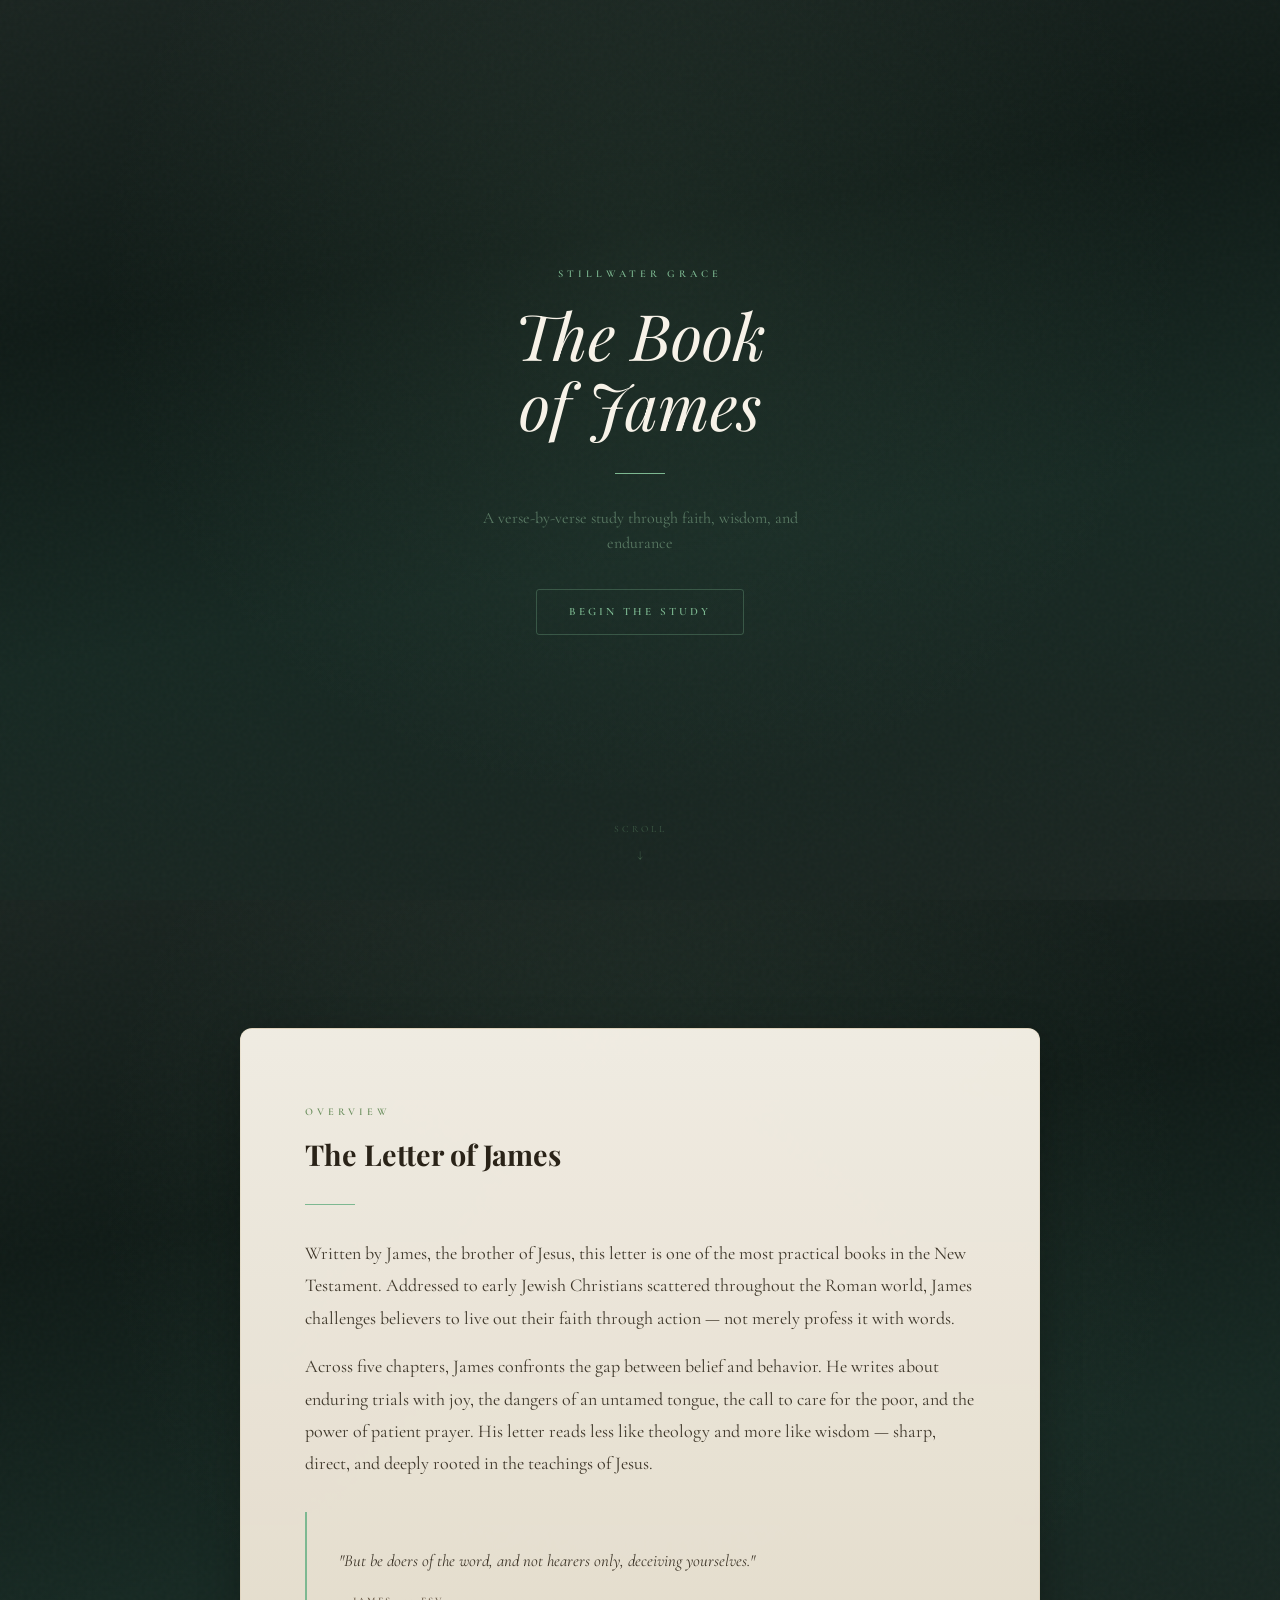
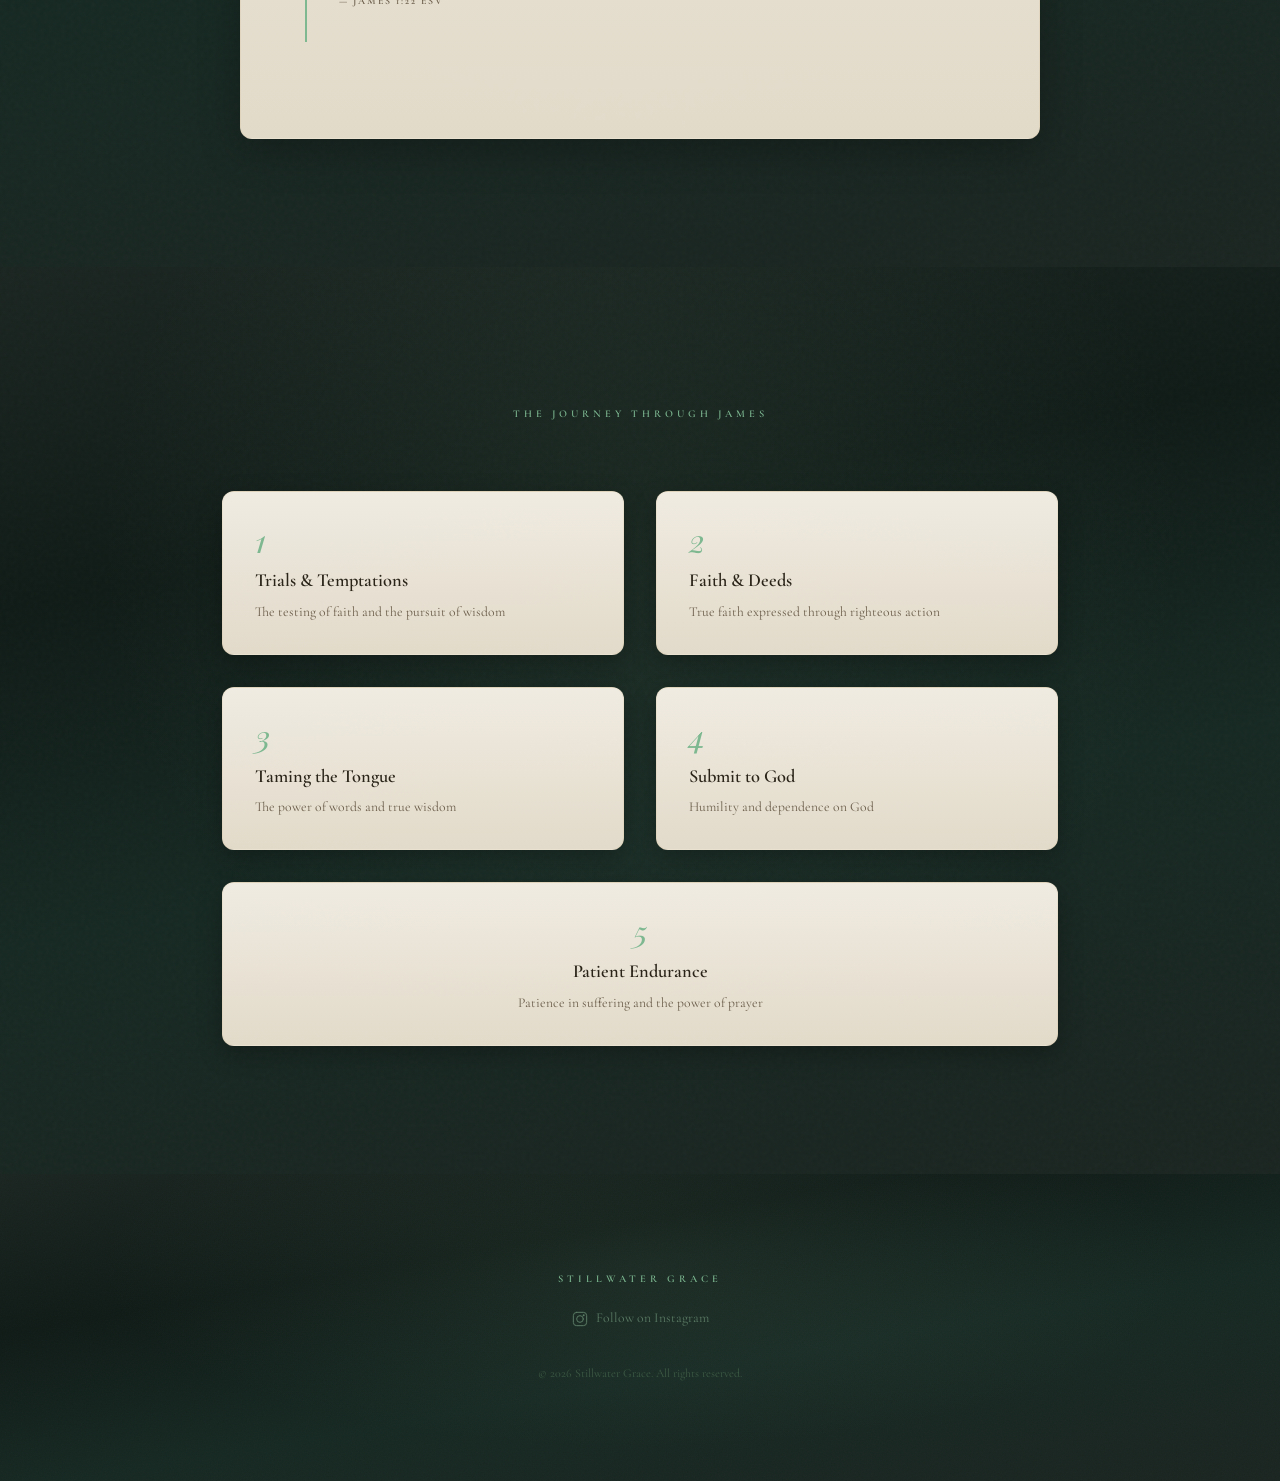
==== index.html @ 5486eb76 "feat: add landing page with hero, overview, chapter grid, and footer" ====
<!DOCTYPE html>
<html lang="en">
<head>
  <meta charset="UTF-8">
  <meta name="viewport" content="width=device-width, initial-scale=1.0">
  <title>The Book of James — Stillwater Grace</title>

  <meta name="description" content="A verse-by-verse devotional study through the Book of James. Explore trials, faith, wisdom, and endurance.">
  <meta property="og:title" content="The Book of James — Stillwater Grace">
  <meta property="og:description" content="A verse-by-verse devotional study through the Book of James.">
  <meta property="og:image" content="images/og-share.png">
  <meta property="og:type" content="website">
  <meta name="twitter:card" content="summary_large_image">
  <link rel="canonical" href="https://USERNAME.github.io/stillwater-grace/">
  <link rel="icon" href="images/favicon.svg" type="image/svg+xml">
  <link rel="icon" href="images/favicon.png" type="image/png">

  <link rel="stylesheet" href="css/style.css">
  <link rel="stylesheet" href="css/animations.css">
</head>
<body>

  <!-- Navigation (hidden while hero is visible) -->
  <nav class="nav nav--hidden" aria-label="Main navigation">
    <a href="index.html" class="nav__brand">Stillwater Grace</a>
    <div class="nav__links">
      <a href="#overview" class="nav__link">Overview</a>
      <a href="#chapters" class="nav__link">Chapters</a>
      <a href="https://instagram.com/" target="_blank" rel="noopener" class="nav__link nav__link--ig" aria-label="Instagram">
        <svg width="18" height="18" viewBox="0 0 24 24" fill="none" stroke="currentColor" stroke-width="1.5" stroke-linecap="round" stroke-linejoin="round"><rect x="2" y="2" width="20" height="20" rx="5"/><circle cx="12" cy="12" r="5"/><circle cx="17.5" cy="6.5" r="1.5" fill="currentColor" stroke="none"/></svg>
      </a>
    </div>
    <button class="nav__hamburger" aria-label="Open menu">
      <span></span><span></span><span></span>
    </button>
  </nav>

  <!-- Mobile Menu -->
  <div class="mobile-menu" aria-hidden="true">
    <button class="mobile-menu__close" aria-label="Close menu">&times;</button>
    <a href="#overview" class="mobile-menu__link">Overview</a>
    <div class="mobile-menu__divider"></div>
    <a href="chapters/chapter-1.html" class="mobile-menu__link">1 — Trials &amp; Temptations</a>
    <a href="chapters/chapter-2.html" class="mobile-menu__link">2 — Faith &amp; Deeds</a>
    <a href="chapters/chapter-3.html" class="mobile-menu__link">3 — Taming the Tongue</a>
    <a href="chapters/chapter-4.html" class="mobile-menu__link">4 — Submit to God</a>
    <a href="chapters/chapter-5.html" class="mobile-menu__link">5 — Patient Endurance</a>
    <div class="mobile-menu__divider"></div>
    <a href="https://instagram.com/" target="_blank" rel="noopener" class="mobile-menu__link">Instagram</a>
  </div>

  <main>

  <!-- Section 1: Cinematic Hero -->
  <section class="hero forest-bg" id="hero">
    <div class="hero__content">
      <span class="hero__label label label--sage">Stillwater Grace</span>
      <h1 class="hero__title heading-display">The Book<br>of James</h1>
      <hr class="hero__divider divider divider--sage divider--center">
      <p class="hero__subtitle">A verse-by-verse study through faith, wisdom, and endurance</p>
      <a href="#overview" class="hero__cta">Begin the Study</a>
    </div>
    <div class="hero__scroll">
      <span class="hero__scroll-text">Scroll</span>
      <span class="hero__scroll-arrow">&#8595;</span>
    </div>
  </section>

  <!-- Section 2: Overview Panel -->
  <section class="section forest-bg" id="overview">
    <div class="cream-panel reveal">
      <span class="label label--panel">Overview</span>
      <h2 class="heading-section" style="font-size: 1.8rem; margin-top: 0.75rem;">The Letter of James</h2>
      <hr class="divider divider--sage">

      <!-- PLACEHOLDER: Replace with actual overview content -->
      <p>Written by James, the brother of Jesus, this letter is one of the most practical books in the New Testament. Addressed to early Jewish Christians scattered throughout the Roman world, James challenges believers to live out their faith through action — not merely profess it with words.</p>

      <p style="margin-top: 1rem;">Across five chapters, James confronts the gap between belief and behavior. He writes about enduring trials with joy, the dangers of an untamed tongue, the call to care for the poor, and the power of patient prayer. His letter reads less like theology and more like wisdom — sharp, direct, and deeply rooted in the teachings of Jesus.</p>

      <div class="scripture reveal">
        <span class="scripture__text">"But be doers of the word, and not hearers only, deceiving yourselves."</span>
        <span class="scripture__ref">— James 1:22 ESV</span>
      </div>
    </div>
  </section>

  <!-- Section 3: Chapter Grid -->
  <section class="section forest-bg" id="chapters">
    <div class="text-center" style="margin-bottom: var(--space-lg);">
      <span class="label label--sage reveal">The Journey Through James</span>
    </div>

    <div class="chapter-grid">
      <a href="chapters/chapter-1.html" class="chapter-card reveal" style="--card-index: 0;">
        <div class="chapter-card__number">1</div>
        <div class="chapter-card__title">Trials &amp; Temptations</div>
        <div class="chapter-card__desc">The testing of faith and the pursuit of wisdom</div>
      </a>

      <a href="chapters/chapter-2.html" class="chapter-card reveal" style="--card-index: 1;">
        <div class="chapter-card__number">2</div>
        <div class="chapter-card__title">Faith &amp; Deeds</div>
        <div class="chapter-card__desc">True faith expressed through righteous action</div>
      </a>

      <a href="chapters/chapter-3.html" class="chapter-card reveal" style="--card-index: 2;">
        <div class="chapter-card__number">3</div>
        <div class="chapter-card__title">Taming the Tongue</div>
        <div class="chapter-card__desc">The power of words and true wisdom</div>
      </a>

      <a href="chapters/chapter-4.html" class="chapter-card reveal" style="--card-index: 3;">
        <div class="chapter-card__number">4</div>
        <div class="chapter-card__title">Submit to God</div>
        <div class="chapter-card__desc">Humility and dependence on God</div>
      </a>

      <a href="chapters/chapter-5.html" class="chapter-card chapter-card--capstone reveal" style="--card-index: 4;">
        <div class="chapter-card__number">5</div>
        <div class="chapter-card__title">Patient Endurance</div>
        <div class="chapter-card__desc">Patience in suffering and the power of prayer</div>
      </a>
    </div>
  </section>

  </main>

  <!-- Section 4: Footer -->
  <footer class="footer forest-bg">
    <div class="footer__brand">Stillwater Grace</div>
    <a href="https://instagram.com/" target="_blank" rel="noopener" class="footer__ig">
      <svg width="16" height="16" viewBox="0 0 24 24" fill="none" stroke="currentColor" stroke-width="1.5" stroke-linecap="round" stroke-linejoin="round"><rect x="2" y="2" width="20" height="20" rx="5"/><circle cx="12" cy="12" r="5"/><circle cx="17.5" cy="6.5" r="1.5" fill="currentColor" stroke="none"/></svg>
      Follow on Instagram
    </a>
    <div class="footer__copy">&copy; 2026 Stillwater Grace. All rights reserved.</div>
  </footer>

  <script src="js/main.js"></script>
</body>
</html>
---- css/style.css ----
@import url('https://fonts.googleapis.com/css2?family=Cormorant+Garamond:ital,wght@0,400;0,600;1,400&family=Playfair+Display:ital,wght@0,400;0,700;1,400&display=swap');

:root {
  --forest-dark: #1a2420;
  --forest-deep: #0f1a16;
  --forest-mid: #162822;
  --sage: #7db891;
  --sage-muted: #5a7a64;
  --sage-deep: #3d5a45;
  --sage-panel: #6b8f5e;
  --cream: #f7f2e8;
  --cream-secondary: #ede4d3;
  --cream-panel-bg: rgba(247, 242, 232, 0.97);
  --cream-panel-bg-end: rgba(237, 228, 211, 0.95);
  --cream-panel-border: rgba(200, 170, 110, 0.15);
  --cream-panel-shadow: 0 12px 40px rgba(0, 0, 0, 0.25);
  --cream-panel-radius: 12px;
  --text-dark: #2a2318;
  --text-body: #3d3528;
  --text-muted: #6b5d4a;
  --gold: #c8aa6e;
  --font-display: 'Playfair Display', Georgia, serif;
  --font-body: 'Cormorant Garamond', Georgia, serif;
  --space-xs: 0.5rem;
  --space-sm: 1rem;
  --space-md: 2rem;
  --space-lg: 4rem;
  --space-xl: 6rem;
  --space-2xl: 8rem;
  --nav-bg: rgba(15, 26, 22, 0.95);
  --nav-height: 60px;
}

*, *::before, *::after {
  margin: 0;
  padding: 0;
  box-sizing: border-box;
}

html {
  scroll-behavior: smooth;
}

body {
  font-family: var(--font-body);
  font-size: 18px;
  line-height: 1.8;
  color: var(--text-body);
  background-color: var(--forest-dark);
  -webkit-font-smoothing: antialiased;
  -moz-osx-font-smoothing: grayscale;
}

img {
  max-width: 100%;
  height: auto;
  display: block;
}

[id] {
  scroll-margin-top: calc(var(--nav-height) + 1rem);
}

.body--menu-open {
  overflow: hidden;
}

a {
  color: inherit;
  text-decoration: none;
}

ul, ol {
  list-style: none;
}

.forest-bg {
  background: linear-gradient(170deg, var(--forest-dark) 0%, var(--forest-deep) 30%, var(--forest-mid) 60%, var(--forest-dark) 100%);
  position: relative;
}

.forest-bg::before {
  content: '';
  position: absolute;
  inset: 0;
  background: radial-gradient(ellipse at 50% 30%, rgba(120, 160, 130, 0.10) 0%, transparent 60%);
  pointer-events: none;
}

.forest-bg::after {
  content: '';
  position: absolute;
  inset: 0;
  opacity: 0.03;
  background-image: url("data:image/svg+xml,%3Csvg viewBox='0 0 256 256' xmlns='http://www.w3.org/2000/svg'%3E%3Cfilter id='n'%3E%3CfeTurbulence type='fractalNoise' baseFrequency='0.9'/%3E%3C/filter%3E%3Crect width='256' height='256' filter='url(%23n)'/%3E%3C/svg%3E");
  pointer-events: none;
}

.forest-bg > * {
  position: relative;
  z-index: 1;
}

.cream-panel {
  background: linear-gradient(180deg, var(--cream-panel-bg) 0%, var(--cream-panel-bg-end) 100%);
  border-radius: var(--cream-panel-radius);
  padding: var(--space-lg);
  box-shadow: var(--cream-panel-shadow);
  backdrop-filter: blur(2px);
  border: 1px solid var(--cream-panel-border);
  max-width: 800px;
  margin-left: auto;
  margin-right: auto;
}

.cream-panel--wide {
  max-width: 1000px;
}

.label {
  font-family: var(--font-body);
  font-size: 0.65rem;
  font-weight: 600;
  letter-spacing: 4px;
  text-transform: uppercase;
}

.label--sage { color: var(--sage); }
.label--panel { color: var(--sage-panel); }
.label--muted { color: var(--sage-muted); }

.heading-display {
  font-family: var(--font-display);
  font-weight: 400;
  font-style: italic;
  line-height: 1.1;
  color: var(--cream);
}

.heading-section {
  font-family: var(--font-display);
  font-weight: 700;
  font-style: normal;
  line-height: 1.2;
  color: var(--text-dark);
}

.divider {
  width: 50px;
  height: 1px;
  border: none;
  margin: var(--space-md) 0;
}

.divider--sage { background-color: var(--sage); }
.divider--gold { background-color: var(--gold); }
.divider--center { margin-left: auto; margin-right: auto; }

.scripture {
  padding: var(--space-md);
  padding-left: var(--space-md);
  border-left: 2px solid var(--sage);
  margin: var(--space-md) 0;
}

.scripture__text {
  font-family: var(--font-body);
  font-style: italic;
  font-size: 1.05rem;
  line-height: 1.7;
  color: var(--text-body);
}

.scripture__ref {
  font-family: var(--font-body);
  font-size: 0.625rem;
  font-weight: 600;
  letter-spacing: 2px;
  text-transform: uppercase;
  color: var(--text-muted);
  margin-top: var(--space-sm);
  display: block;
}

.nav {
  position: fixed;
  top: 0;
  left: 0;
  right: 0;
  z-index: 100;
  height: var(--nav-height);
  background: var(--nav-bg);
  backdrop-filter: blur(12px);
  display: flex;
  align-items: center;
  justify-content: space-between;
  padding: 0 var(--space-md);
  transition: opacity 0.2s ease, transform 0.2s ease;
}

.nav--hidden {
  opacity: 0;
  transform: translateY(-100%);
  pointer-events: none;
}

.nav__brand {
  font-family: var(--font-body);
  font-size: 0.65rem;
  font-weight: 600;
  letter-spacing: 4px;
  text-transform: uppercase;
  color: var(--sage);
}

.nav__links {
  display: flex;
  align-items: center;
  gap: var(--space-md);
}

.nav__link {
  font-family: var(--font-body);
  font-size: 0.8rem;
  font-weight: 600;
  letter-spacing: 1px;
  color: var(--sage-muted);
  transition: color 0.2s ease;
  cursor: pointer;
}

.nav__link:hover { color: var(--sage); }

.nav__link--ig {
  opacity: 0.6;
  transition: opacity 0.2s ease;
}

.nav__link--ig:hover { opacity: 1; }

.nav__hamburger {
  display: none;
  flex-direction: column;
  gap: 5px;
  cursor: pointer;
  padding: 8px;
  background: none;
  border: none;
}

.nav__hamburger span {
  display: block;
  width: 22px;
  height: 1.5px;
  background: var(--sage);
  transition: transform 0.2s ease, opacity 0.2s ease;
}

.mobile-menu {
  position: fixed;
  inset: 0;
  z-index: 200;
  background: rgba(15, 26, 22, 0.98);
  display: flex;
  flex-direction: column;
  align-items: center;
  justify-content: center;
  gap: var(--space-md);
  opacity: 0;
  pointer-events: none;
  transition: opacity 0.2s ease;
}

.mobile-menu--open {
  opacity: 1;
  pointer-events: all;
}

.mobile-menu__close {
  position: absolute;
  top: var(--space-md);
  right: var(--space-md);
  background: none;
  border: none;
  color: var(--sage);
  font-size: 1.5rem;
  cursor: pointer;
  padding: 8px;
  line-height: 1;
}

.mobile-menu__link {
  font-family: var(--font-display);
  font-size: 1.5rem;
  color: var(--cream);
  transition: color 0.2s ease;
}

.mobile-menu__link:hover { color: var(--sage); }

.mobile-menu__divider {
  width: 30px;
  height: 1px;
  background: var(--sage-deep);
}

@media (max-width: 768px) {
  .nav__links { display: none; }
  .nav__hamburger { display: flex; }
  .cream-panel { padding: var(--space-md) var(--space-sm); }
}

.chapter-grid {
  display: grid;
  grid-template-columns: 1fr 1fr;
  gap: var(--space-md);
  max-width: 900px;
  margin: 0 auto;
  padding: 0 var(--space-md);
}

.chapter-card {
  background: linear-gradient(180deg, var(--cream-panel-bg) 0%, var(--cream-panel-bg-end) 100%);
  border-radius: var(--cream-panel-radius);
  padding: var(--space-md);
  box-shadow: 0 8px 24px rgba(0, 0, 0, 0.25);
  border: 1px solid var(--cream-panel-border);
  transition: transform 0.3s ease, box-shadow 0.3s ease;
  cursor: pointer;
  display: block;
}

.chapter-card:hover {
  transform: translateY(-4px);
  box-shadow: 0 16px 40px rgba(0, 0, 0, 0.35);
}

.chapter-card--capstone {
  grid-column: 1 / -1;
  text-align: center;
}

.chapter-card__number {
  font-family: var(--font-display);
  font-size: 2rem;
  font-style: italic;
  color: var(--sage);
  line-height: 1;
  margin-bottom: var(--space-xs);
}

.chapter-card__title {
  font-family: var(--font-body);
  font-size: 1.15rem;
  font-weight: 600;
  color: var(--text-dark);
  margin-bottom: 0.25rem;
}

.chapter-card__desc {
  font-family: var(--font-body);
  font-size: 0.85rem;
  color: var(--text-muted);
  line-height: 1.5;
}

@media (max-width: 768px) {
  .chapter-grid { grid-template-columns: 1fr; }
  .chapter-card--capstone { text-align: left; }
}

.chapter-nav {
  display: flex;
  justify-content: space-between;
  align-items: center;
  max-width: 900px;
  margin: 0 auto;
  padding: var(--space-lg) var(--space-md);
}

.chapter-nav__link {
  display: flex;
  flex-direction: column;
  gap: 0.25rem;
  color: var(--sage-muted);
  transition: color 0.2s ease;
}

.chapter-nav__link:hover { color: var(--sage); }
.chapter-nav__link--prev { text-align: left; }
.chapter-nav__link--next { text-align: right; }

.chapter-nav__arrow {
  font-family: var(--font-body);
  font-size: 0.7rem;
  letter-spacing: 2px;
  text-transform: uppercase;
}

.chapter-nav__title {
  font-family: var(--font-display);
  font-size: 1.1rem;
  font-style: italic;
}

.chapter-nav__overview { text-align: center; }

.video-facade {
  position: relative;
  width: 100%;
  padding-bottom: 56.25%;
  border-radius: var(--cream-panel-radius);
  overflow: hidden;
  box-shadow: 0 8px 24px rgba(0, 0, 0, 0.15);
  margin: var(--space-md) 0;
  cursor: pointer;
  background: var(--forest-dark);
}

.video-facade__thumb {
  position: absolute;
  inset: 0;
  width: 100%;
  height: 100%;
  object-fit: cover;
}

.video-facade__play {
  position: absolute;
  top: 50%;
  left: 50%;
  transform: translate(-50%, -50%);
  width: 68px;
  height: 48px;
  background: rgba(0, 0, 0, 0.7);
  border-radius: 12px;
  display: flex;
  align-items: center;
  justify-content: center;
  transition: background 0.2s ease;
}

.video-facade:hover .video-facade__play {
  background: rgba(125, 184, 145, 0.9);
}

.video-facade__play::after {
  content: '';
  display: block;
  width: 0;
  height: 0;
  border-style: solid;
  border-width: 10px 0 10px 18px;
  border-color: transparent transparent transparent white;
  margin-left: 4px;
}

.video-facade iframe {
  position: absolute;
  inset: 0;
  width: 100%;
  height: 100%;
  border: none;
}

.content-image {
  border-radius: var(--cream-panel-radius);
  box-shadow: 0 4px 16px rgba(0, 0, 0, 0.1);
  margin: var(--space-md) 0;
}

.footer {
  text-align: center;
  padding: var(--space-xl) var(--space-md);
}

.footer__brand {
  font-family: var(--font-body);
  font-size: 0.65rem;
  font-weight: 600;
  letter-spacing: 4px;
  text-transform: uppercase;
  color: var(--sage);
  margin-bottom: var(--space-sm);
}

.footer__ig {
  display: inline-flex;
  align-items: center;
  gap: 0.5rem;
  color: var(--sage-muted);
  font-size: 0.85rem;
  transition: color 0.2s ease;
  margin-bottom: var(--space-md);
}

.footer__ig:hover { color: var(--sage); }

.footer__copy {
  font-size: 0.75rem;
  color: var(--sage-deep);
}

.section {
  padding: var(--space-2xl) var(--space-md);
}

.section--flush-top { padding-top: 0; }
.text-center { text-align: center; }

.container {
  max-width: 900px;
  margin: 0 auto;
}

.hero {
  position: relative;
  min-height: 100vh;
  display: flex;
  flex-direction: column;
  align-items: center;
  justify-content: center;
  text-align: center;
  padding: var(--space-md);
  overflow: hidden;
}

.hero__content {
  display: flex;
  flex-direction: column;
  align-items: center;
}

.hero__title {
  font-size: clamp(2rem, 8vw, 4rem);
  margin-top: var(--space-sm);
}

.hero__subtitle {
  font-family: var(--font-body);
  font-size: 1rem;
  color: var(--sage-muted);
  max-width: 320px;
  line-height: 1.6;
}

.hero__cta {
  display: inline-block;
  margin-top: var(--space-md);
  padding: 0.75rem 2rem;
  border: 1px solid rgba(125, 184, 145, 0.3);
  border-radius: 3px;
  font-family: var(--font-body);
  font-size: 0.7rem;
  font-weight: 600;
  letter-spacing: 3px;
  text-transform: uppercase;
  color: var(--sage);
  transition: background 0.2s ease, border-color 0.2s ease;
}

.hero__cta:hover {
  background: rgba(125, 184, 145, 0.1);
  border-color: var(--sage);
}

.hero__scroll {
  position: absolute;
  bottom: var(--space-md);
  display: flex;
  flex-direction: column;
  align-items: center;
  gap: 0.25rem;
}

.hero__scroll-text {
  font-family: var(--font-body);
  font-size: 0.6rem;
  letter-spacing: 3px;
  text-transform: uppercase;
  color: var(--sage-deep);
}

.hero__scroll-arrow {
  color: var(--sage-deep);
  font-size: 0.9rem;
}
---- css/animations.css ----
.hero__label,
.hero__title,
.hero__divider,
.hero__subtitle,
.hero__cta,
.hero__scroll {
  opacity: 0;
  transform: translateY(20px);
  animation: fadeUp 0.8s ease forwards;
}

.hero__label     { animation-delay: 0.2s; }
.hero__title     { animation-delay: 0.4s; }
.hero__divider   { animation-delay: 0.6s; }
.hero__subtitle  { animation-delay: 0.8s; }
.hero__cta       { animation-delay: 1.0s; }
.hero__scroll    { animation-delay: 1.2s; }

@keyframes fadeUp {
  to {
    opacity: 1;
    transform: translateY(0);
  }
}

.reveal {
  opacity: 0;
  transform: translateY(30px);
  transition: opacity 0.6s ease, transform 0.6s ease;
}

.reveal--visible {
  opacity: 1;
  transform: translateY(0);
}

.chapter-card.reveal {
  transition-delay: calc(var(--card-index, 0) * 0.1s);
}

.scripture {
  border-left-color: transparent;
  transition: border-left-color 0.6s ease;
}

.scripture.reveal--visible {
  border-left-color: var(--sage);
}

.chapter-card:active {
  transform: translateY(-2px);
}

@keyframes gentleBounce {
  0%, 100% { transform: translateY(0); }
  50% { transform: translateY(6px); }
}

.hero__scroll {
  animation: fadeUp 0.8s ease forwards, gentleBounce 2s ease-in-out 1.5s infinite;
}

@media (prefers-reduced-motion: reduce) {
  *, *::before, *::after {
    animation-duration: 0.01ms !important;
    animation-iteration-count: 1 !important;
    transition-duration: 0.01ms !important;
  }

  .reveal {
    opacity: 1;
    transform: none;
  }

  .scripture {
    border-left-color: var(--sage);
  }
}
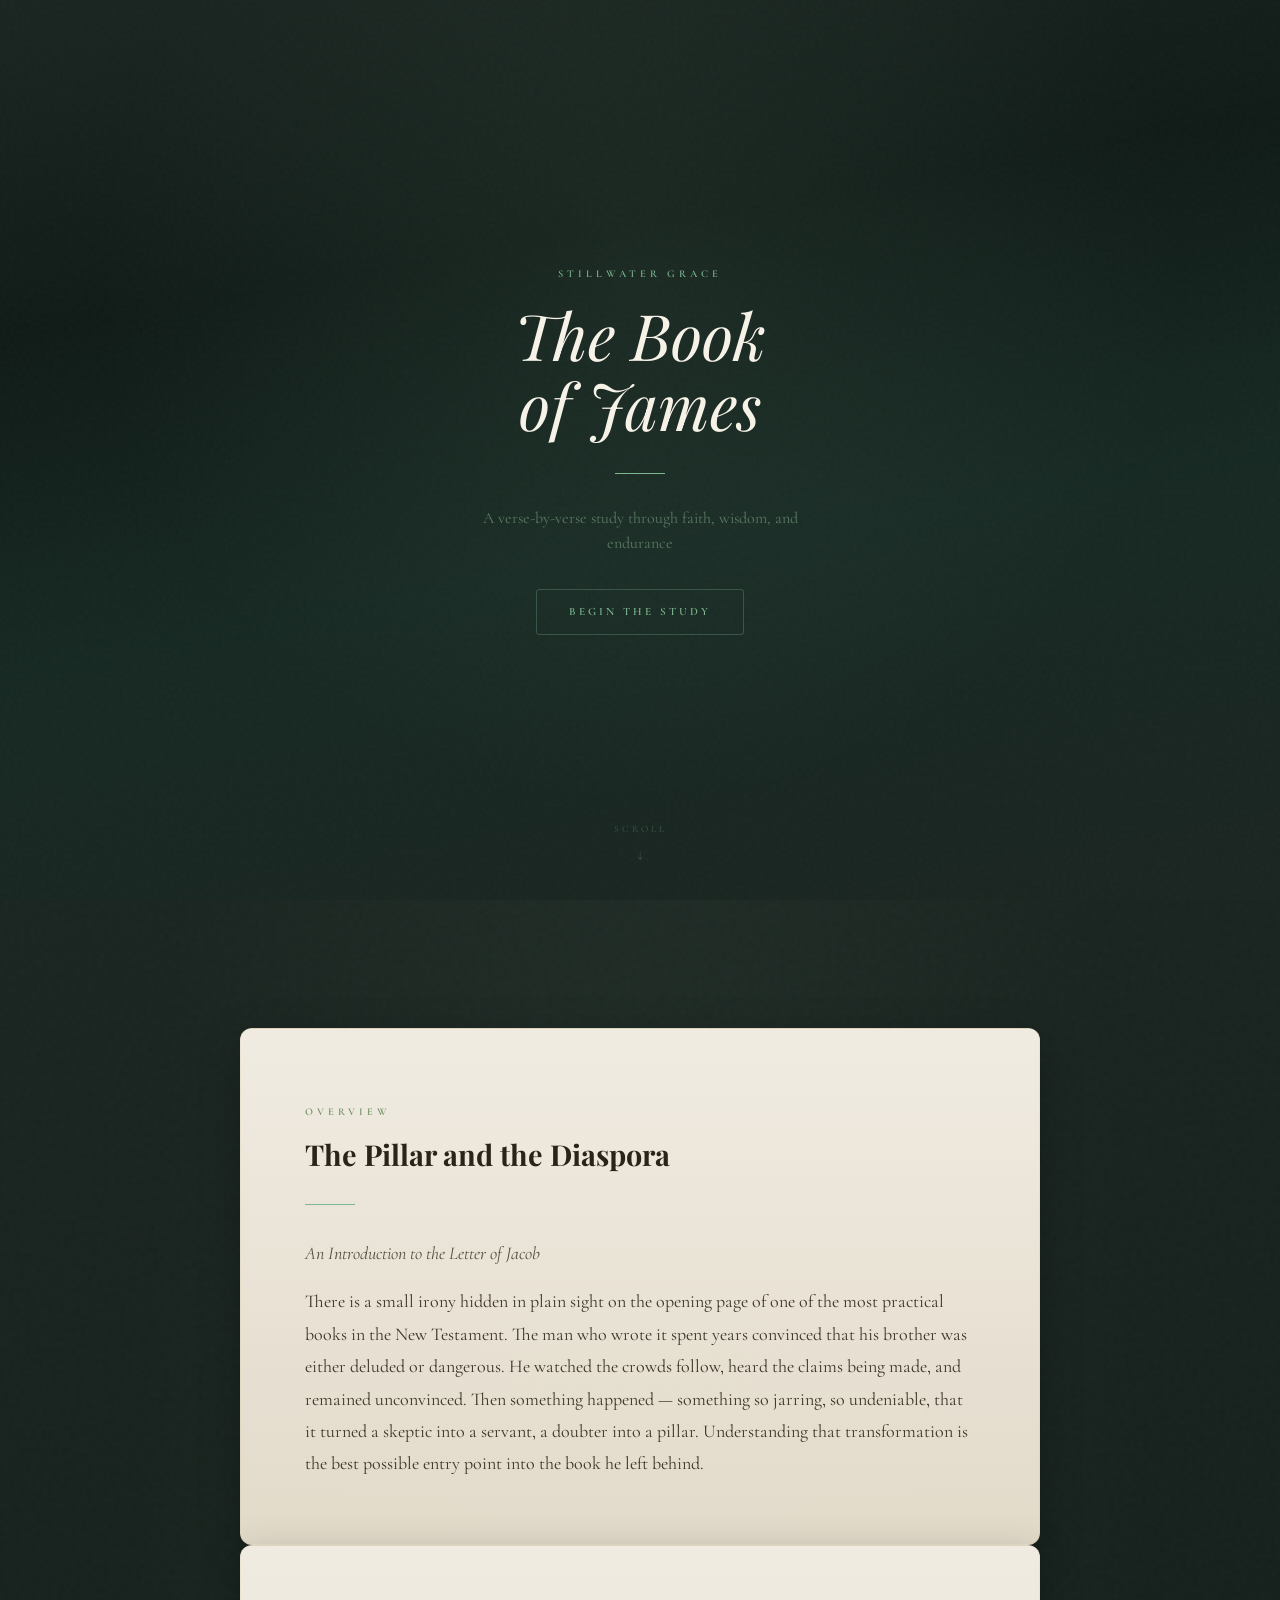
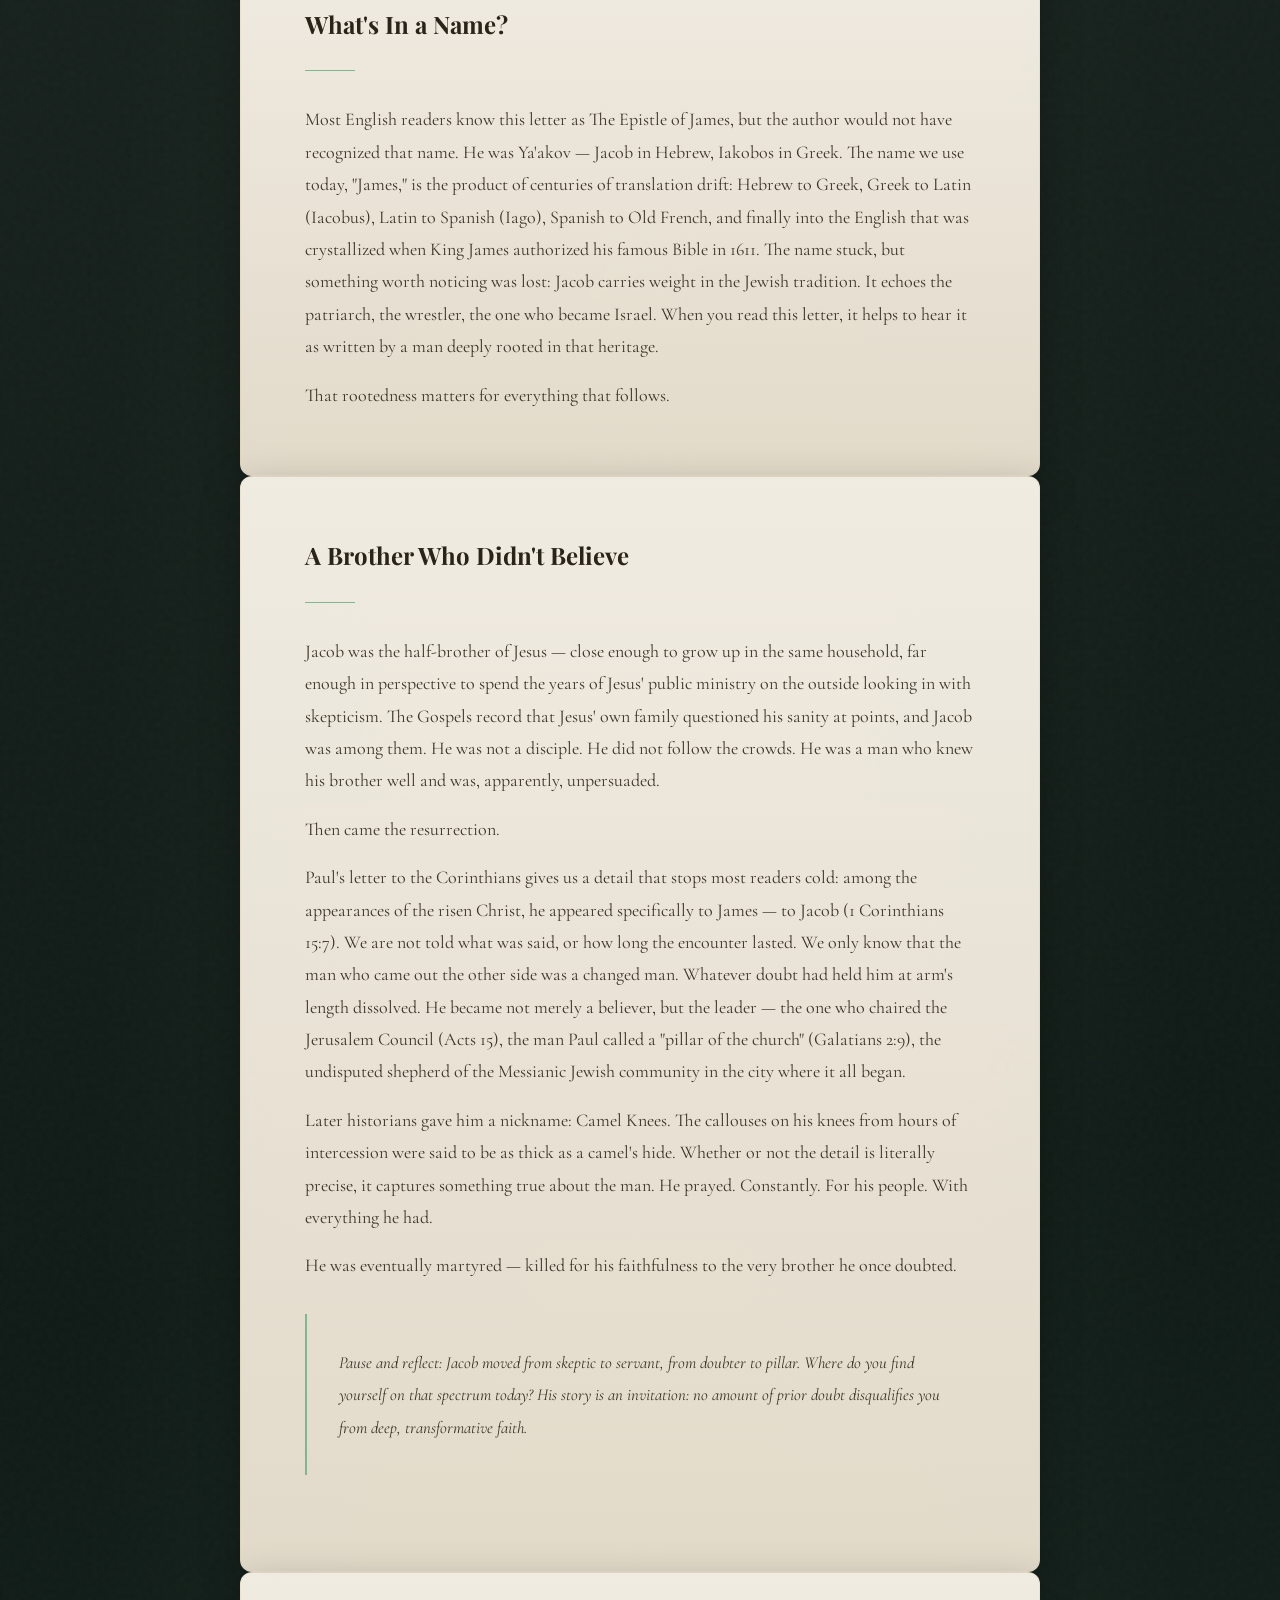
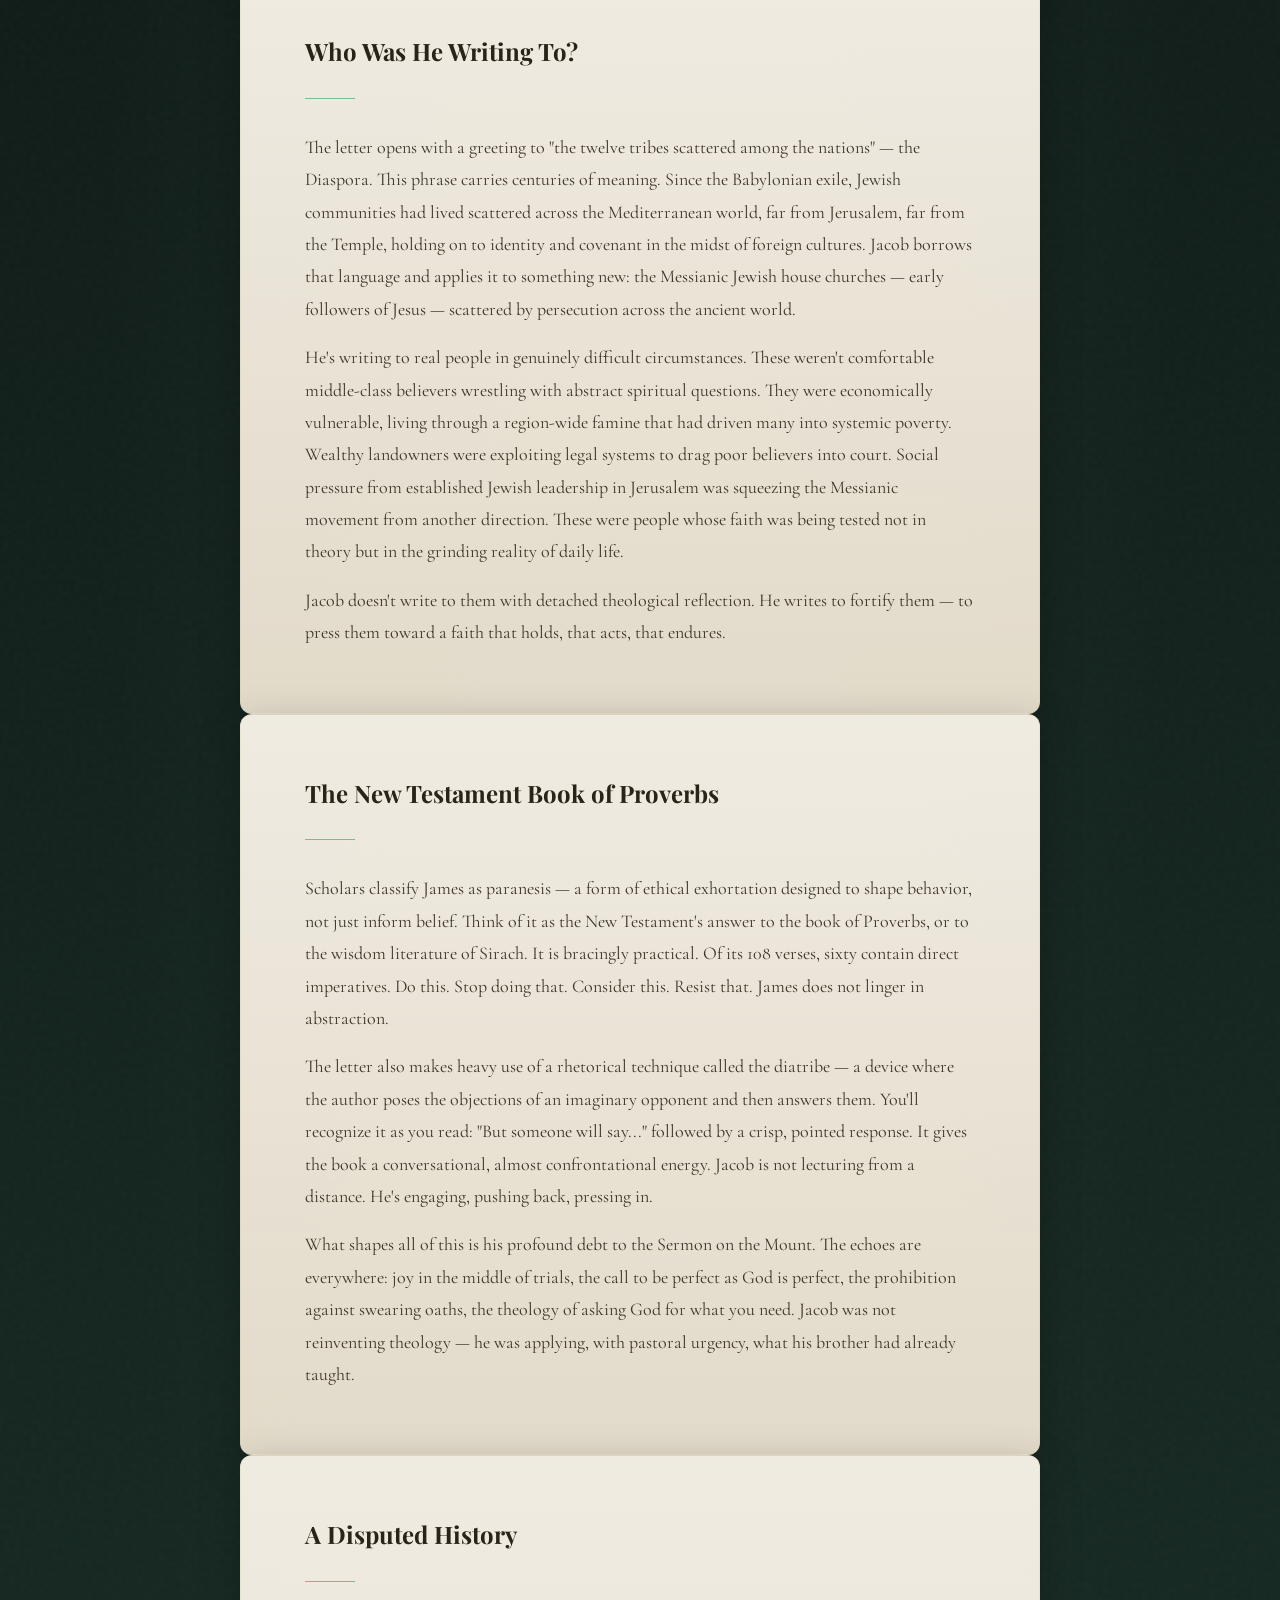
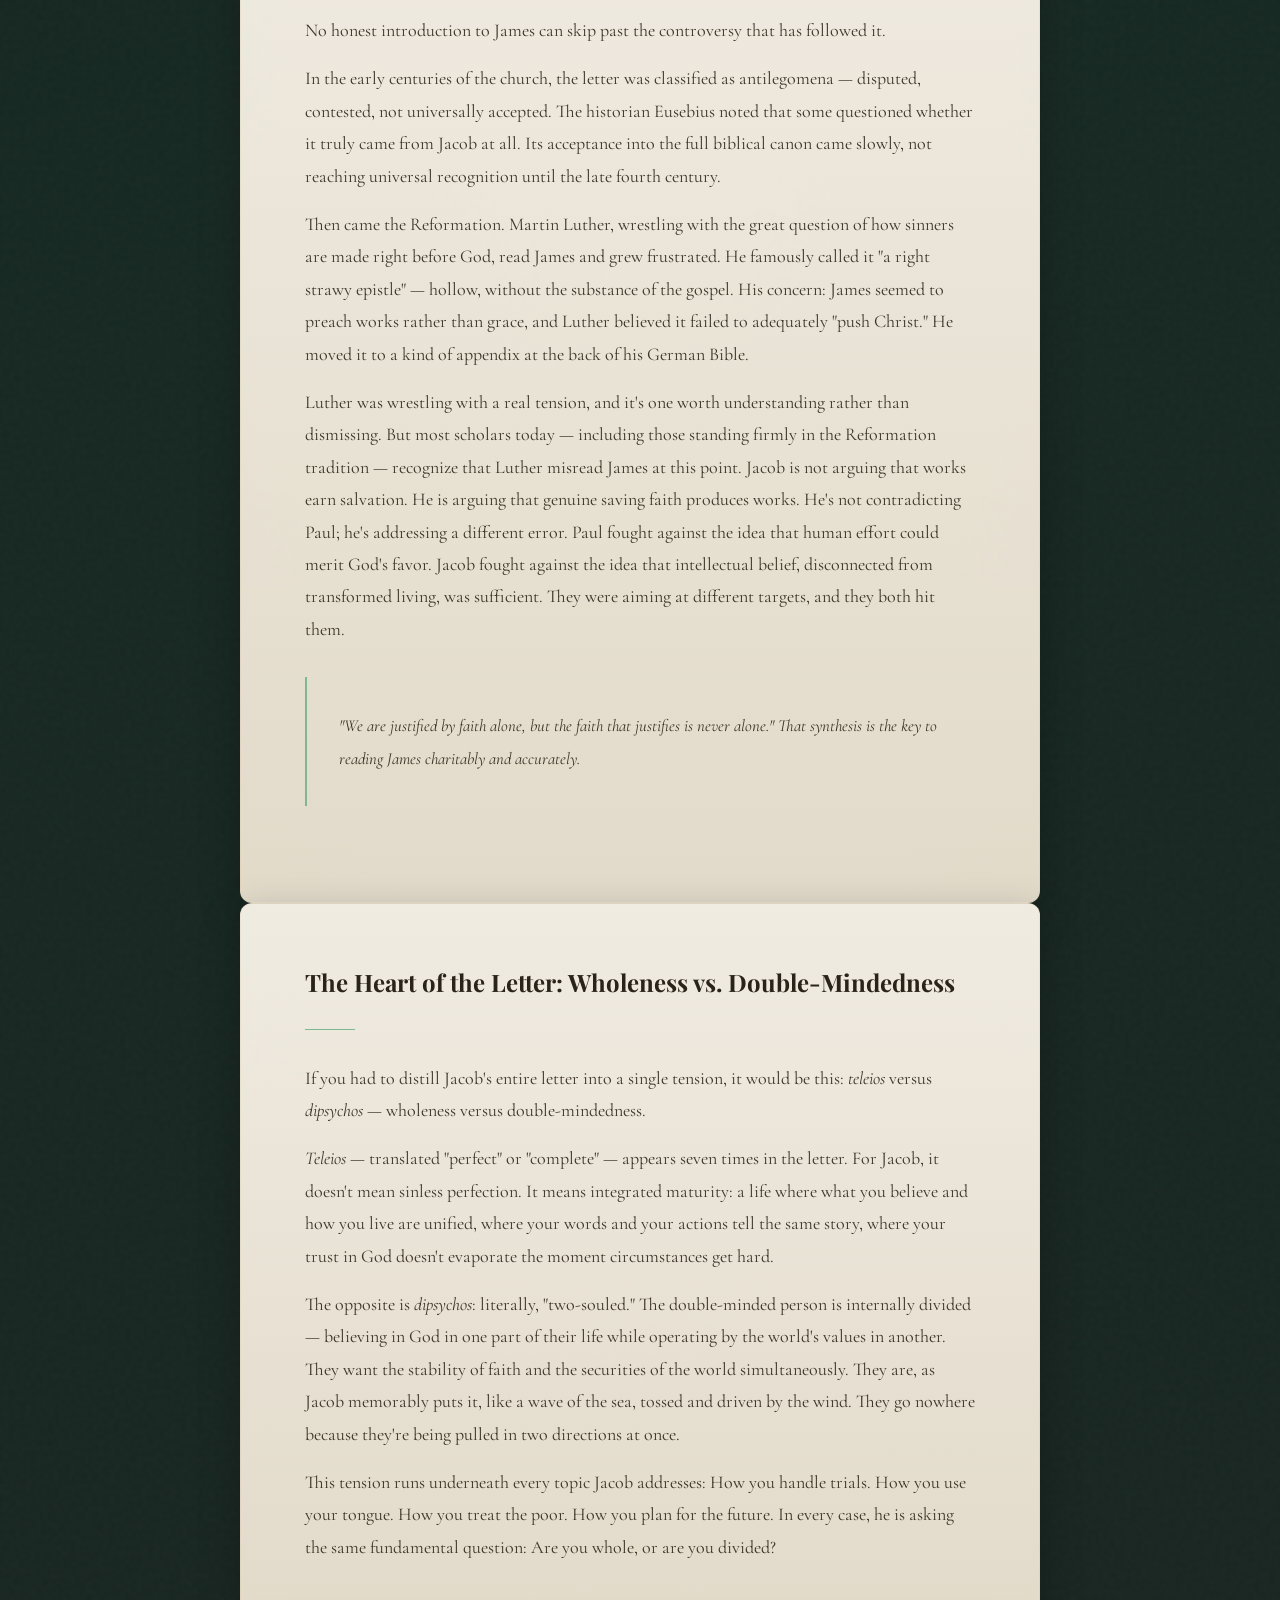
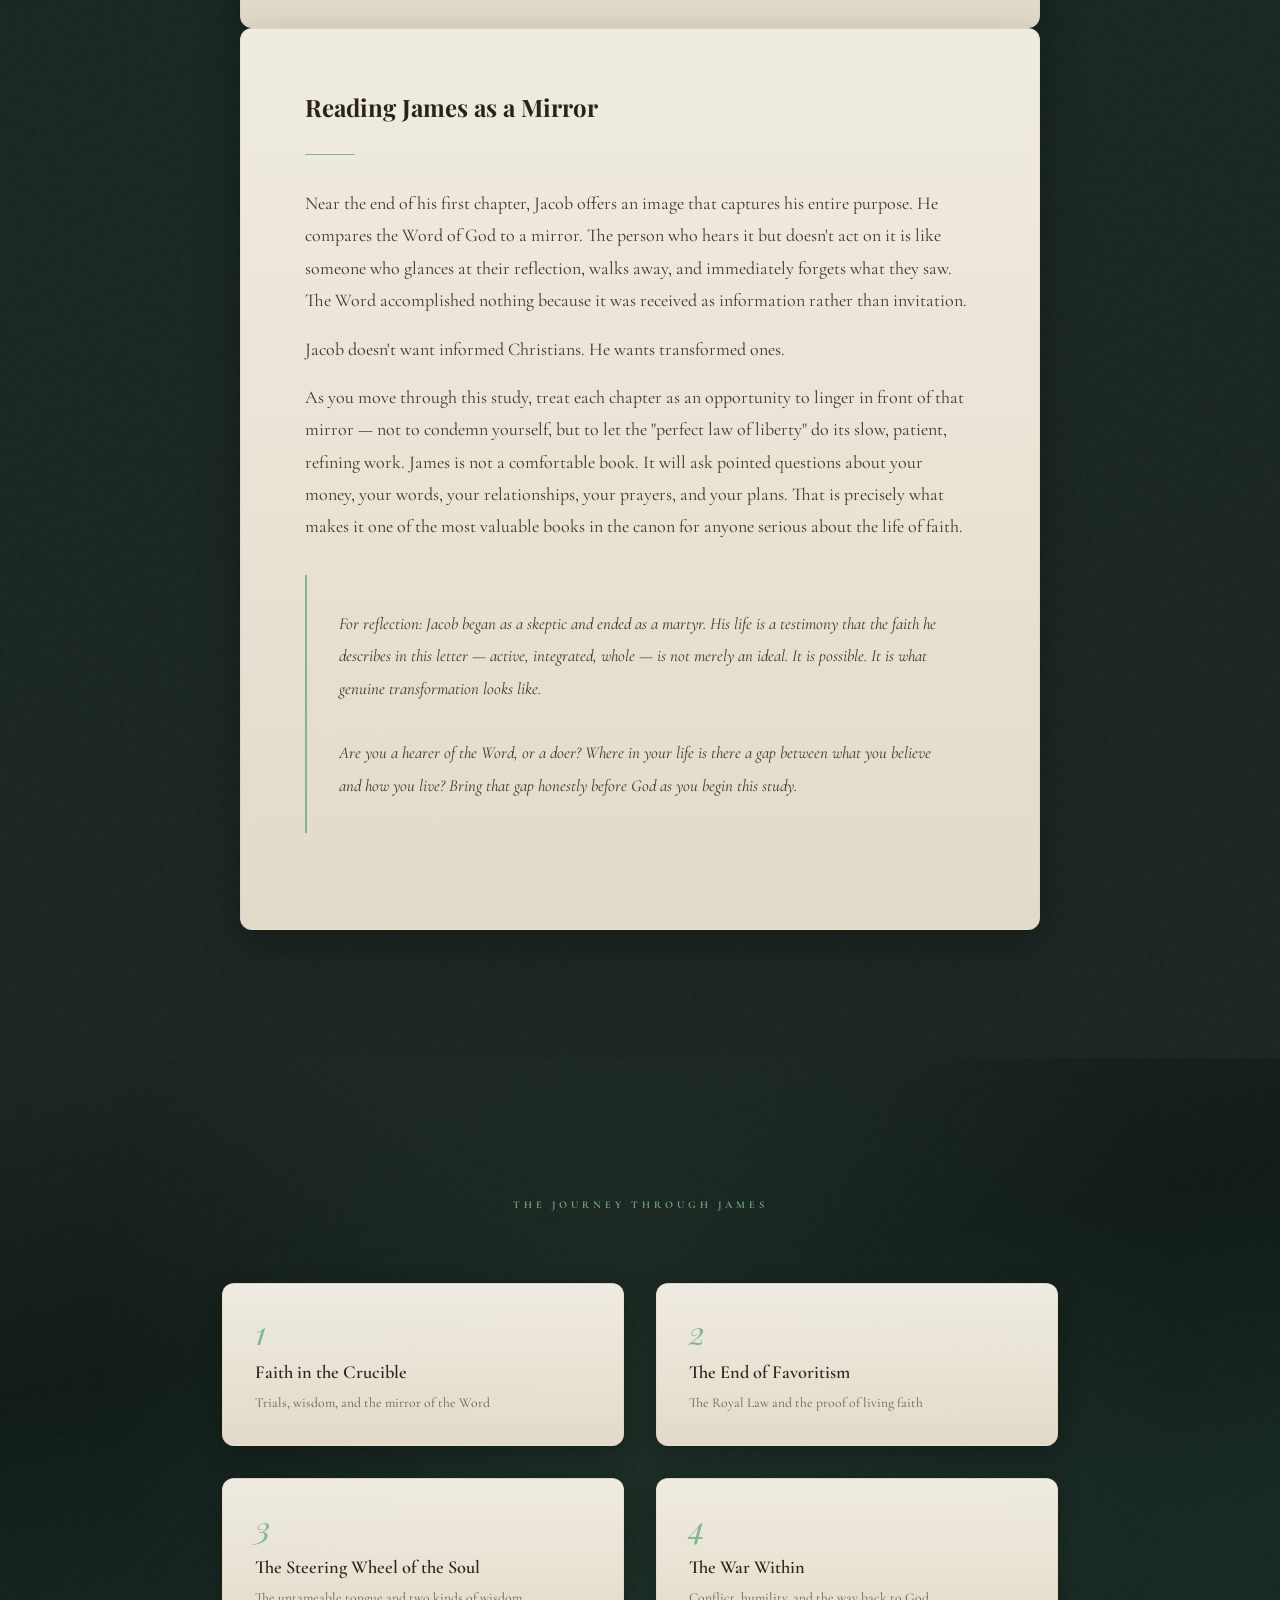
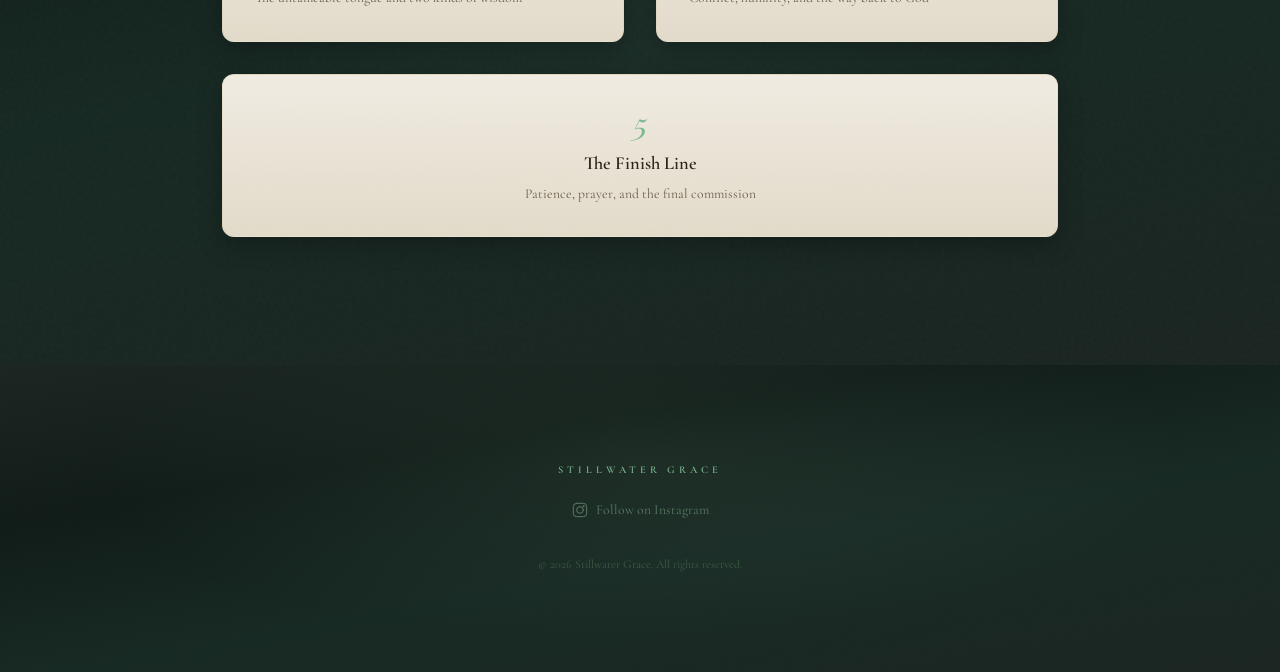
==== commit 0c9c5ace: "feat: replace placeholder content with full Book of James study text - Add complete overview: "The P" ====
--- a/index.html
+++ b/index.html
@@ -11,7 +11,7 @@
   <meta property="og:image" content="images/og-share.png">
   <meta property="og:type" content="website">
   <meta name="twitter:card" content="summary_large_image">
-  <link rel="canonical" href="https://USERNAME.github.io/stillwater-grace/">
+  <link rel="canonical" href="https://davidkimmel.github.io/SWG-Blog/">
   <link rel="icon" href="images/favicon.svg" type="image/svg+xml">
   <link rel="icon" href="images/favicon.png" type="image/png">
 
@@ -26,7 +26,7 @@
     <div class="nav__links">
       <a href="#overview" class="nav__link">Overview</a>
       <a href="#chapters" class="nav__link">Chapters</a>
-      <a href="https://instagram.com/" target="_blank" rel="noopener" class="nav__link nav__link--ig" aria-label="Instagram">
+      <a href="https://www.instagram.com/stillwatergrace/" target="_blank" rel="noopener" class="nav__link nav__link--ig" aria-label="Instagram">
         <svg width="18" height="18" viewBox="0 0 24 24" fill="none" stroke="currentColor" stroke-width="1.5" stroke-linecap="round" stroke-linejoin="round"><rect x="2" y="2" width="20" height="20" rx="5"/><circle cx="12" cy="12" r="5"/><circle cx="17.5" cy="6.5" r="1.5" fill="currentColor" stroke="none"/></svg>
       </a>
     </div>
@@ -40,13 +40,13 @@
     <button class="mobile-menu__close" aria-label="Close menu">&times;</button>
     <a href="#overview" class="mobile-menu__link">Overview</a>
     <div class="mobile-menu__divider"></div>
-    <a href="chapters/chapter-1.html" class="mobile-menu__link">1 — Trials &amp; Temptations</a>
-    <a href="chapters/chapter-2.html" class="mobile-menu__link">2 — Faith &amp; Deeds</a>
-    <a href="chapters/chapter-3.html" class="mobile-menu__link">3 — Taming the Tongue</a>
-    <a href="chapters/chapter-4.html" class="mobile-menu__link">4 — Submit to God</a>
-    <a href="chapters/chapter-5.html" class="mobile-menu__link">5 — Patient Endurance</a>
+    <a href="chapters/chapter-1.html" class="mobile-menu__link">1 — Faith in the Crucible</a>
+    <a href="chapters/chapter-2.html" class="mobile-menu__link">2 — The End of Favoritism</a>
+    <a href="chapters/chapter-3.html" class="mobile-menu__link">3 — The Steering Wheel of the Soul</a>
+    <a href="chapters/chapter-4.html" class="mobile-menu__link">4 — The War Within</a>
+    <a href="chapters/chapter-5.html" class="mobile-menu__link">5 — The Finish Line</a>
     <div class="mobile-menu__divider"></div>
-    <a href="https://instagram.com/" target="_blank" rel="noopener" class="mobile-menu__link">Instagram</a>
+    <a href="https://www.instagram.com/stillwatergrace/" target="_blank" rel="noopener" class="mobile-menu__link">Instagram</a>
   </div>
 
   <main>
@@ -70,17 +70,105 @@
   <section class="section forest-bg" id="overview">
     <div class="cream-panel reveal">
       <span class="label label--panel">Overview</span>
-      <h2 class="heading-section" style="font-size: 1.8rem; margin-top: 0.75rem;">The Letter of James</h2>
-      <hr class="divider divider--sage">
-
-      <!-- PLACEHOLDER: Replace with actual overview content -->
-      <p>Written by James, the brother of Jesus, this letter is one of the most practical books in the New Testament. Addressed to early Jewish Christians scattered throughout the Roman world, James challenges believers to live out their faith through action — not merely profess it with words.</p>
-
-      <p style="margin-top: 1rem;">Across five chapters, James confronts the gap between belief and behavior. He writes about enduring trials with joy, the dangers of an untamed tongue, the call to care for the poor, and the power of patient prayer. His letter reads less like theology and more like wisdom — sharp, direct, and deeply rooted in the teachings of Jesus.</p>
+      <h2 class="heading-section" style="font-size: 1.8rem; margin-top: 0.75rem;">The Pillar and the Diaspora</h2>
+      <hr class="divider divider--sage">
+      <p style="font-style: italic; opacity: 0.85;">An Introduction to the Letter of Jacob</p>
+
+      <p style="margin-top: 1rem;">There is a small irony hidden in plain sight on the opening page of one of the most practical books in the New Testament. The man who wrote it spent years convinced that his brother was either deluded or dangerous. He watched the crowds follow, heard the claims being made, and remained unconvinced. Then something happened — something so jarring, so undeniable, that it turned a skeptic into a servant, a doubter into a pillar. Understanding that transformation is the best possible entry point into the book he left behind.</p>
+    </div>
+
+    <div class="cream-panel reveal">
+      <h2 class="heading-section" style="font-size: 1.5rem;">What's In a Name?</h2>
+      <hr class="divider divider--sage">
+
+      <p>Most English readers know this letter as The Epistle of James, but the author would not have recognized that name. He was Ya'akov — Jacob in Hebrew, Iakobos in Greek. The name we use today, "James," is the product of centuries of translation drift: Hebrew to Greek, Greek to Latin (Iacobus), Latin to Spanish (Iago), Spanish to Old French, and finally into the English that was crystallized when King James authorized his famous Bible in 1611. The name stuck, but something worth noticing was lost: Jacob carries weight in the Jewish tradition. It echoes the patriarch, the wrestler, the one who became Israel. When you read this letter, it helps to hear it as written by a man deeply rooted in that heritage.</p>
+
+      <p style="margin-top: 1rem;">That rootedness matters for everything that follows.</p>
+    </div>
+
+    <div class="cream-panel reveal">
+      <h2 class="heading-section" style="font-size: 1.5rem;">A Brother Who Didn't Believe</h2>
+      <hr class="divider divider--sage">
+
+      <p>Jacob was the half-brother of Jesus — close enough to grow up in the same household, far enough in perspective to spend the years of Jesus' public ministry on the outside looking in with skepticism. The Gospels record that Jesus' own family questioned his sanity at points, and Jacob was among them. He was not a disciple. He did not follow the crowds. He was a man who knew his brother well and was, apparently, unpersuaded.</p>
+
+      <p style="margin-top: 1rem;">Then came the resurrection.</p>
+
+      <p style="margin-top: 1rem;">Paul's letter to the Corinthians gives us a detail that stops most readers cold: among the appearances of the risen Christ, he appeared specifically to James — to Jacob (1 Corinthians 15:7). We are not told what was said, or how long the encounter lasted. We only know that the man who came out the other side was a changed man. Whatever doubt had held him at arm's length dissolved. He became not merely a believer, but the leader — the one who chaired the Jerusalem Council (Acts 15), the man Paul called a "pillar of the church" (Galatians 2:9), the undisputed shepherd of the Messianic Jewish community in the city where it all began.</p>
+
+      <p style="margin-top: 1rem;">Later historians gave him a nickname: Camel Knees. The callouses on his knees from hours of intercession were said to be as thick as a camel's hide. Whether or not the detail is literally precise, it captures something true about the man. He prayed. Constantly. For his people. With everything he had.</p>
+
+      <p style="margin-top: 1rem;">He was eventually martyred — killed for his faithfulness to the very brother he once doubted.</p>
 
       <div class="scripture reveal">
-        <span class="scripture__text">"But be doers of the word, and not hearers only, deceiving yourselves."</span>
-        <span class="scripture__ref">— James 1:22 ESV</span>
+        <span class="scripture__text">Pause and reflect: Jacob moved from skeptic to servant, from doubter to pillar. Where do you find yourself on that spectrum today? His story is an invitation: no amount of prior doubt disqualifies you from deep, transformative faith.</span>
+      </div>
+    </div>
+
+    <div class="cream-panel reveal">
+      <h2 class="heading-section" style="font-size: 1.5rem;">Who Was He Writing To?</h2>
+      <hr class="divider divider--sage">
+
+      <p>The letter opens with a greeting to "the twelve tribes scattered among the nations" — the Diaspora. This phrase carries centuries of meaning. Since the Babylonian exile, Jewish communities had lived scattered across the Mediterranean world, far from Jerusalem, far from the Temple, holding on to identity and covenant in the midst of foreign cultures. Jacob borrows that language and applies it to something new: the Messianic Jewish house churches — early followers of Jesus — scattered by persecution across the ancient world.</p>
+
+      <p style="margin-top: 1rem;">He's writing to real people in genuinely difficult circumstances. These weren't comfortable middle-class believers wrestling with abstract spiritual questions. They were economically vulnerable, living through a region-wide famine that had driven many into systemic poverty. Wealthy landowners were exploiting legal systems to drag poor believers into court. Social pressure from established Jewish leadership in Jerusalem was squeezing the Messianic movement from another direction. These were people whose faith was being tested not in theory but in the grinding reality of daily life.</p>
+
+      <p style="margin-top: 1rem;">Jacob doesn't write to them with detached theological reflection. He writes to fortify them — to press them toward a faith that holds, that acts, that endures.</p>
+    </div>
+
+    <div class="cream-panel reveal">
+      <h2 class="heading-section" style="font-size: 1.5rem;">The New Testament Book of Proverbs</h2>
+      <hr class="divider divider--sage">
+
+      <p>Scholars classify James as paranesis — a form of ethical exhortation designed to shape behavior, not just inform belief. Think of it as the New Testament's answer to the book of Proverbs, or to the wisdom literature of Sirach. It is bracingly practical. Of its 108 verses, sixty contain direct imperatives. Do this. Stop doing that. Consider this. Resist that. James does not linger in abstraction.</p>
+
+      <p style="margin-top: 1rem;">The letter also makes heavy use of a rhetorical technique called the diatribe — a device where the author poses the objections of an imaginary opponent and then answers them. You'll recognize it as you read: "But someone will say..." followed by a crisp, pointed response. It gives the book a conversational, almost confrontational energy. Jacob is not lecturing from a distance. He's engaging, pushing back, pressing in.</p>
+
+      <p style="margin-top: 1rem;">What shapes all of this is his profound debt to the Sermon on the Mount. The echoes are everywhere: joy in the middle of trials, the call to be perfect as God is perfect, the prohibition against swearing oaths, the theology of asking God for what you need. Jacob was not reinventing theology — he was applying, with pastoral urgency, what his brother had already taught.</p>
+    </div>
+
+    <div class="cream-panel reveal">
+      <h2 class="heading-section" style="font-size: 1.5rem;">A Disputed History</h2>
+      <hr class="divider divider--sage">
+
+      <p>No honest introduction to James can skip past the controversy that has followed it.</p>
+
+      <p style="margin-top: 1rem;">In the early centuries of the church, the letter was classified as antilegomena — disputed, contested, not universally accepted. The historian Eusebius noted that some questioned whether it truly came from Jacob at all. Its acceptance into the full biblical canon came slowly, not reaching universal recognition until the late fourth century.</p>
+
+      <p style="margin-top: 1rem;">Then came the Reformation. Martin Luther, wrestling with the great question of how sinners are made right before God, read James and grew frustrated. He famously called it "a right strawy epistle" — hollow, without the substance of the gospel. His concern: James seemed to preach works rather than grace, and Luther believed it failed to adequately "push Christ." He moved it to a kind of appendix at the back of his German Bible.</p>
+
+      <p style="margin-top: 1rem;">Luther was wrestling with a real tension, and it's one worth understanding rather than dismissing. But most scholars today — including those standing firmly in the Reformation tradition — recognize that Luther misread James at this point. Jacob is not arguing that works earn salvation. He is arguing that genuine saving faith produces works. He's not contradicting Paul; he's addressing a different error. Paul fought against the idea that human effort could merit God's favor. Jacob fought against the idea that intellectual belief, disconnected from transformed living, was sufficient. They were aiming at different targets, and they both hit them.</p>
+
+      <div class="scripture reveal">
+        <span class="scripture__text">"We are justified by faith alone, but the faith that justifies is never alone." That synthesis is the key to reading James charitably and accurately.</span>
+      </div>
+    </div>
+
+    <div class="cream-panel reveal">
+      <h2 class="heading-section" style="font-size: 1.5rem;">The Heart of the Letter: Wholeness vs. Double-Mindedness</h2>
+      <hr class="divider divider--sage">
+
+      <p>If you had to distill Jacob's entire letter into a single tension, it would be this: <em>teleios</em> versus <em>dipsychos</em> — wholeness versus double-mindedness.</p>
+
+      <p style="margin-top: 1rem;"><em>Teleios</em> — translated "perfect" or "complete" — appears seven times in the letter. For Jacob, it doesn't mean sinless perfection. It means integrated maturity: a life where what you believe and how you live are unified, where your words and your actions tell the same story, where your trust in God doesn't evaporate the moment circumstances get hard.</p>
+
+      <p style="margin-top: 1rem;">The opposite is <em>dipsychos</em>: literally, "two-souled." The double-minded person is internally divided — believing in God in one part of their life while operating by the world's values in another. They want the stability of faith and the securities of the world simultaneously. They are, as Jacob memorably puts it, like a wave of the sea, tossed and driven by the wind. They go nowhere because they're being pulled in two directions at once.</p>
+
+      <p style="margin-top: 1rem;">This tension runs underneath every topic Jacob addresses: How you handle trials. How you use your tongue. How you treat the poor. How you plan for the future. In every case, he is asking the same fundamental question: Are you whole, or are you divided?</p>
+    </div>
+
+    <div class="cream-panel reveal">
+      <h2 class="heading-section" style="font-size: 1.5rem;">Reading James as a Mirror</h2>
+      <hr class="divider divider--sage">
+
+      <p>Near the end of his first chapter, Jacob offers an image that captures his entire purpose. He compares the Word of God to a mirror. The person who hears it but doesn't act on it is like someone who glances at their reflection, walks away, and immediately forgets what they saw. The Word accomplished nothing because it was received as information rather than invitation.</p>
+
+      <p style="margin-top: 1rem;">Jacob doesn't want informed Christians. He wants transformed ones.</p>
+
+      <p style="margin-top: 1rem;">As you move through this study, treat each chapter as an opportunity to linger in front of that mirror — not to condemn yourself, but to let the "perfect law of liberty" do its slow, patient, refining work. James is not a comfortable book. It will ask pointed questions about your money, your words, your relationships, your prayers, and your plans. That is precisely what makes it one of the most valuable books in the canon for anyone serious about the life of faith.</p>
+
+      <div class="scripture reveal">
+        <span class="scripture__text">For reflection: Jacob began as a skeptic and ended as a martyr. His life is a testimony that the faith he describes in this letter — active, integrated, whole — is not merely an ideal. It is possible. It is what genuine transformation looks like.<br><br>Are you a hearer of the Word, or a doer? Where in your life is there a gap between what you believe and how you live? Bring that gap honestly before God as you begin this study.</span>
       </div>
     </div>
   </section>
@@ -94,32 +182,32 @@
     <div class="chapter-grid">
       <a href="chapters/chapter-1.html" class="chapter-card reveal" style="--card-index: 0;">
         <div class="chapter-card__number">1</div>
-        <div class="chapter-card__title">Trials &amp; Temptations</div>
-        <div class="chapter-card__desc">The testing of faith and the pursuit of wisdom</div>
+        <div class="chapter-card__title">Faith in the Crucible</div>
+        <div class="chapter-card__desc">Trials, wisdom, and the mirror of the Word</div>
       </a>
 
       <a href="chapters/chapter-2.html" class="chapter-card reveal" style="--card-index: 1;">
         <div class="chapter-card__number">2</div>
-        <div class="chapter-card__title">Faith &amp; Deeds</div>
-        <div class="chapter-card__desc">True faith expressed through righteous action</div>
+        <div class="chapter-card__title">The End of Favoritism</div>
+        <div class="chapter-card__desc">The Royal Law and the proof of living faith</div>
       </a>
 
       <a href="chapters/chapter-3.html" class="chapter-card reveal" style="--card-index: 2;">
         <div class="chapter-card__number">3</div>
-        <div class="chapter-card__title">Taming the Tongue</div>
-        <div class="chapter-card__desc">The power of words and true wisdom</div>
+        <div class="chapter-card__title">The Steering Wheel of the Soul</div>
+        <div class="chapter-card__desc">The untameable tongue and two kinds of wisdom</div>
       </a>
 
       <a href="chapters/chapter-4.html" class="chapter-card reveal" style="--card-index: 3;">
         <div class="chapter-card__number">4</div>
-        <div class="chapter-card__title">Submit to God</div>
-        <div class="chapter-card__desc">Humility and dependence on God</div>
+        <div class="chapter-card__title">The War Within</div>
+        <div class="chapter-card__desc">Conflict, humility, and the way back to God</div>
       </a>
 
       <a href="chapters/chapter-5.html" class="chapter-card chapter-card--capstone reveal" style="--card-index: 4;">
         <div class="chapter-card__number">5</div>
-        <div class="chapter-card__title">Patient Endurance</div>
-        <div class="chapter-card__desc">Patience in suffering and the power of prayer</div>
+        <div class="chapter-card__title">The Finish Line</div>
+        <div class="chapter-card__desc">Patience, prayer, and the final commission</div>
       </a>
     </div>
   </section>
@@ -129,7 +217,7 @@
   <!-- Section 4: Footer -->
   <footer class="footer forest-bg">
     <div class="footer__brand">Stillwater Grace</div>
-    <a href="https://instagram.com/" target="_blank" rel="noopener" class="footer__ig">
+    <a href="https://www.instagram.com/stillwatergrace/" target="_blank" rel="noopener" class="footer__ig">
       <svg width="16" height="16" viewBox="0 0 24 24" fill="none" stroke="currentColor" stroke-width="1.5" stroke-linecap="round" stroke-linejoin="round"><rect x="2" y="2" width="20" height="20" rx="5"/><circle cx="12" cy="12" r="5"/><circle cx="17.5" cy="6.5" r="1.5" fill="currentColor" stroke="none"/></svg>
       Follow on Instagram
     </a>
--- a/css/animations.css
+++ b/css/animations.css
@@ -57,7 +57,7 @@
 }
 
 .hero__scroll {
-  animation: fadeUp 0.8s ease forwards, gentleBounce 2s ease-in-out 1.5s infinite;
+  animation: fadeUp 0.8s ease 1.2s forwards, gentleBounce 2s ease-in-out 2.7s infinite;
 }
 
 @media (prefers-reduced-motion: reduce) {
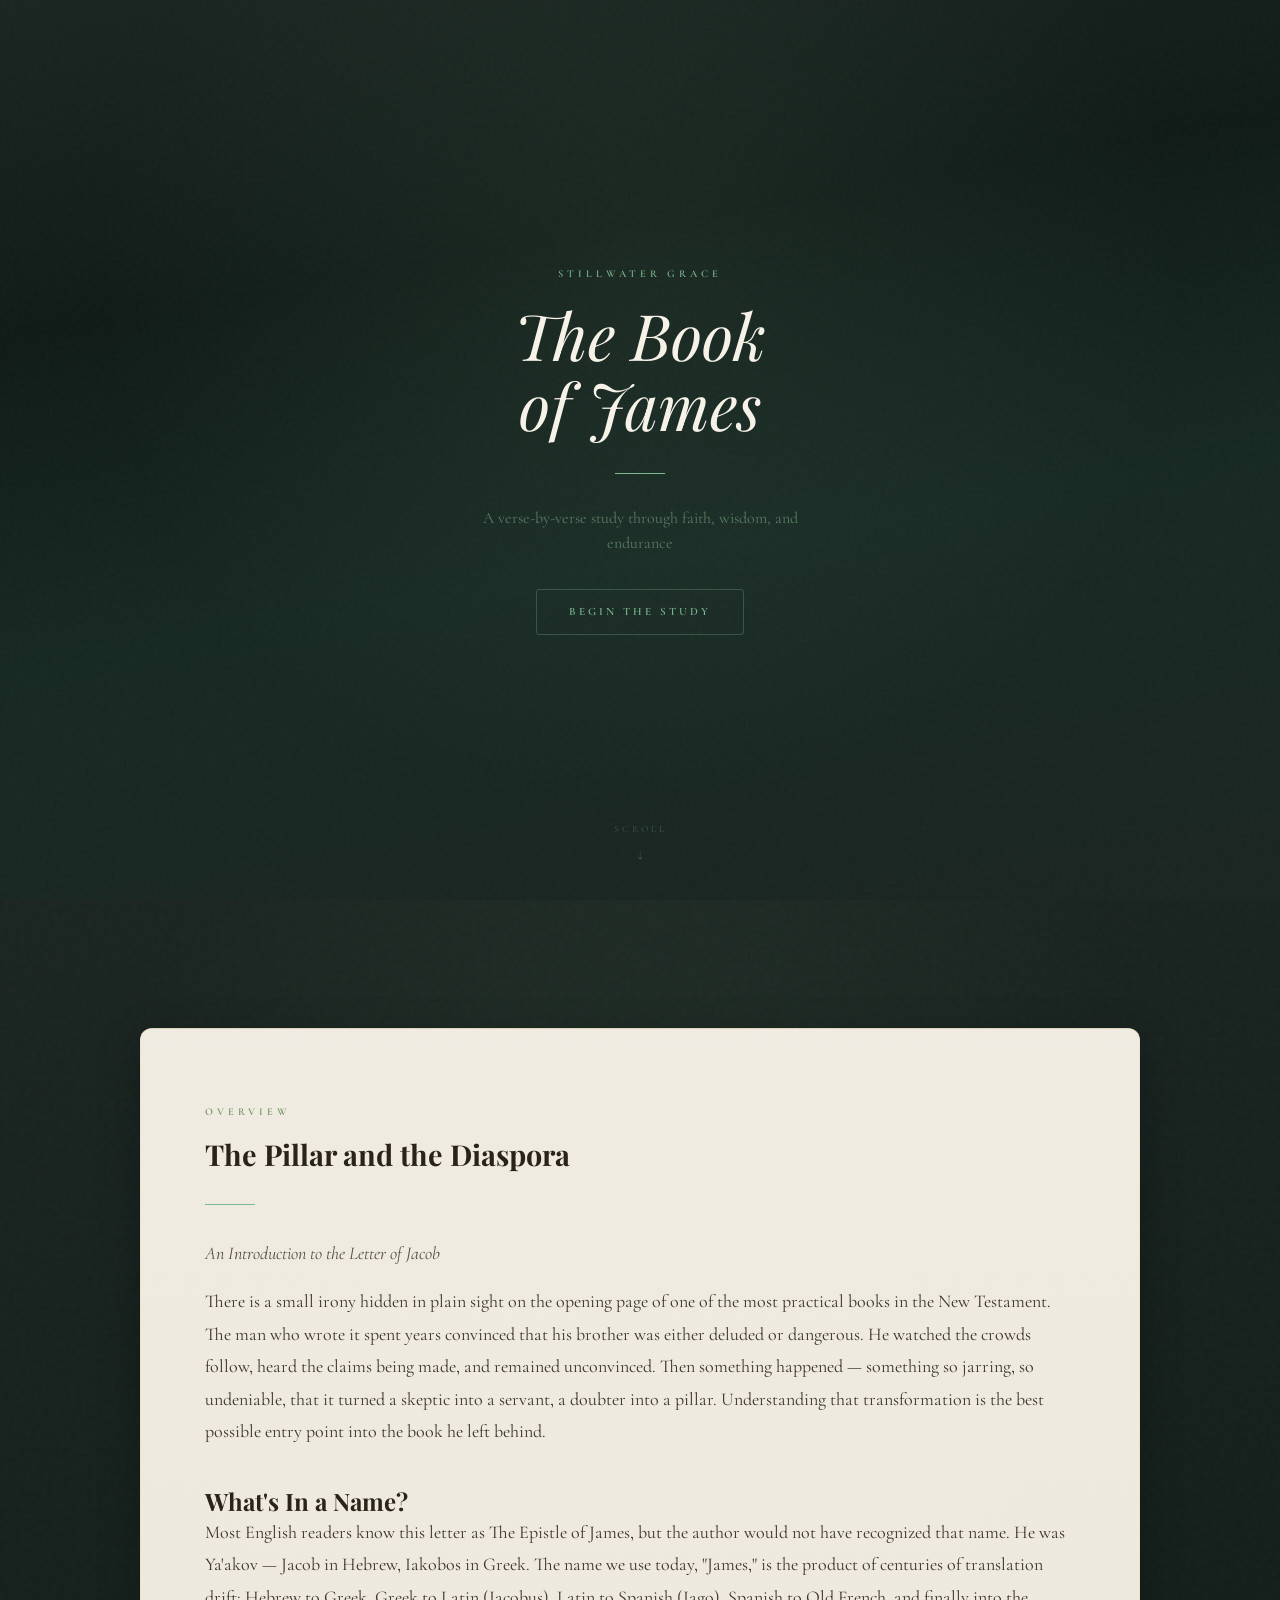
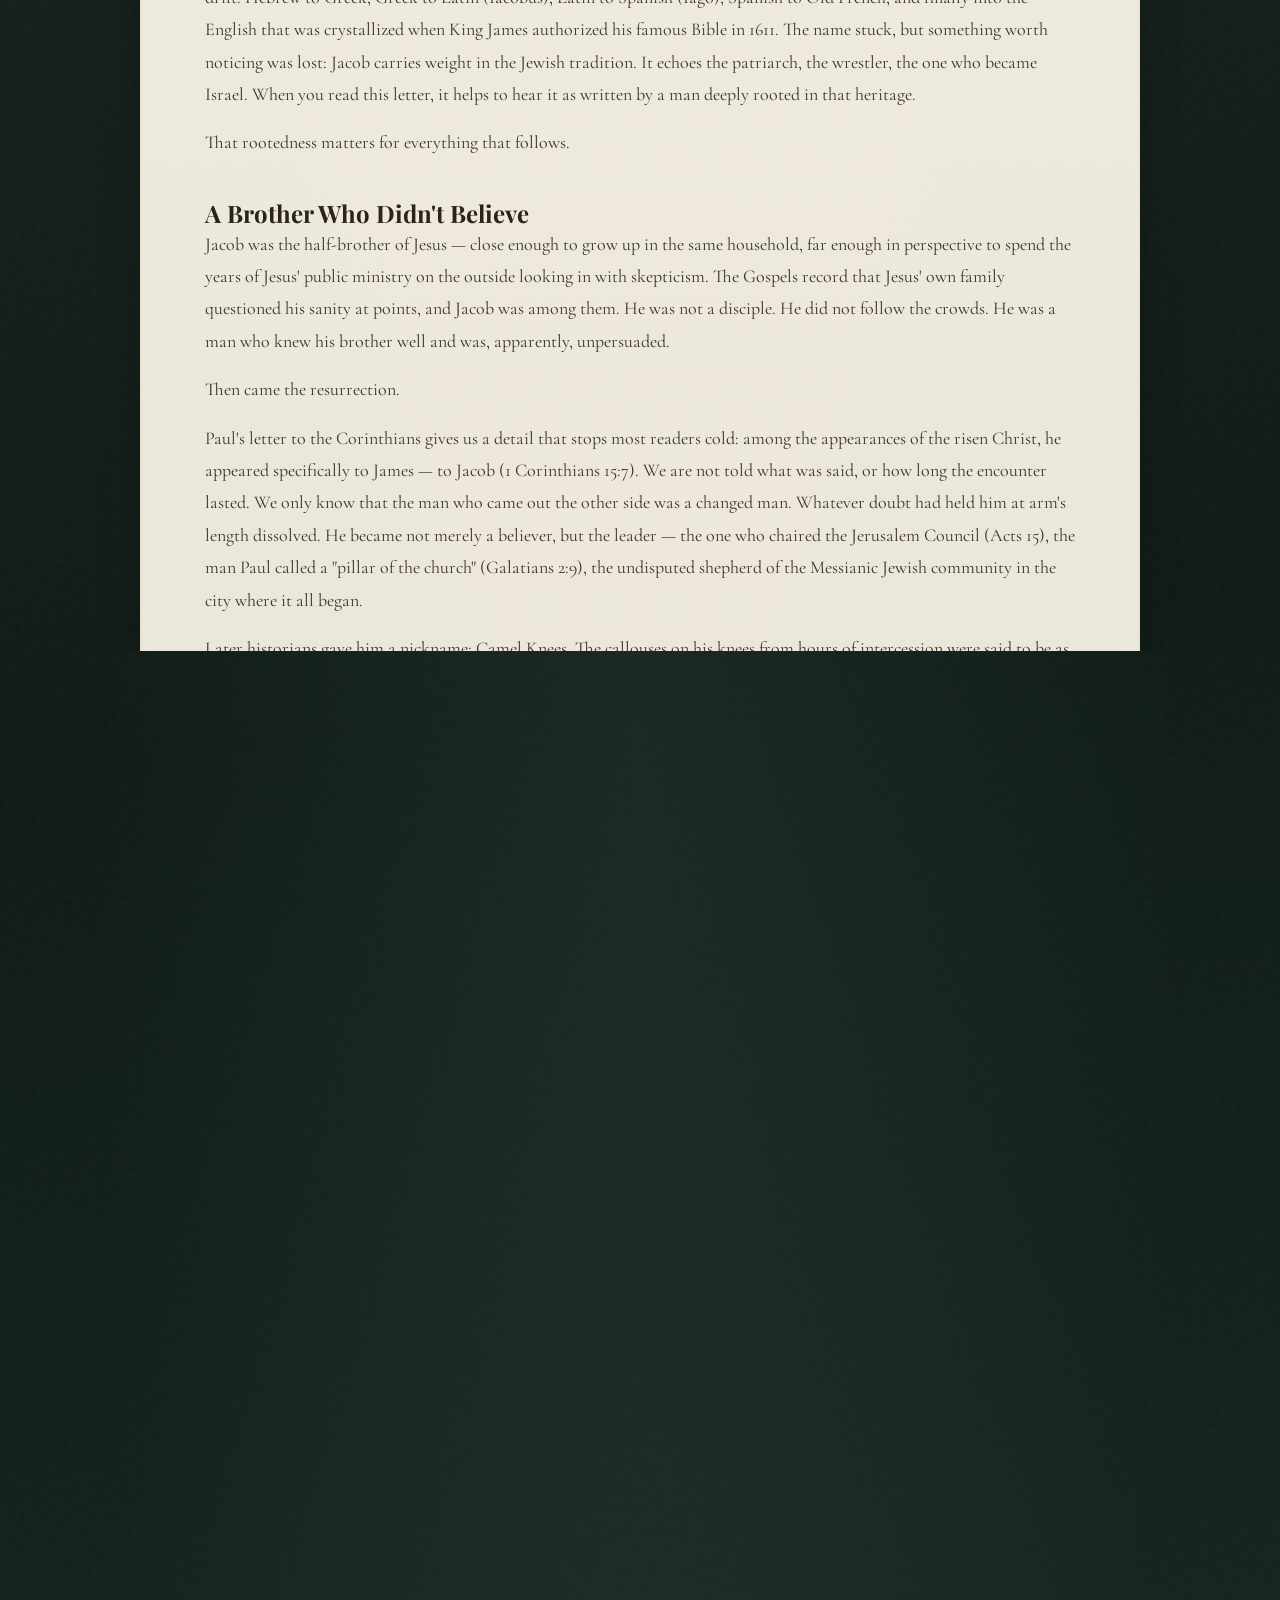
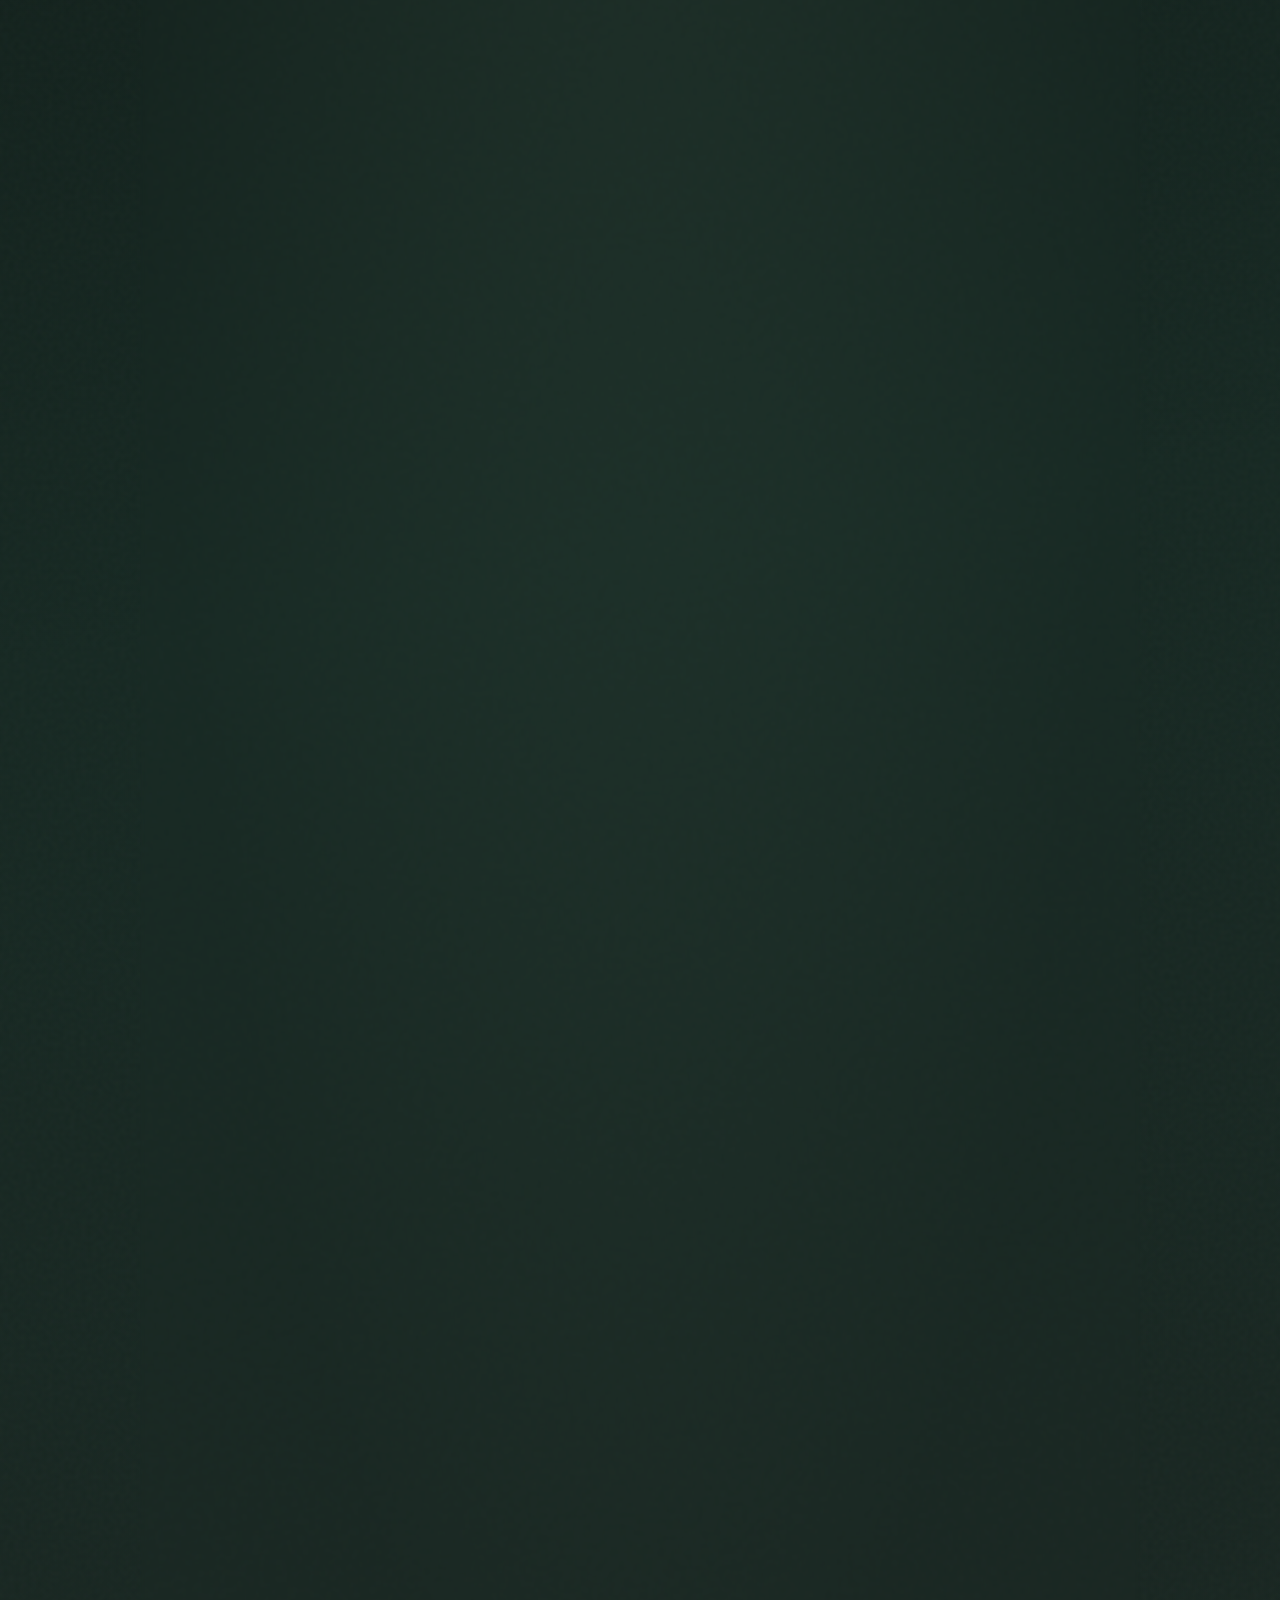
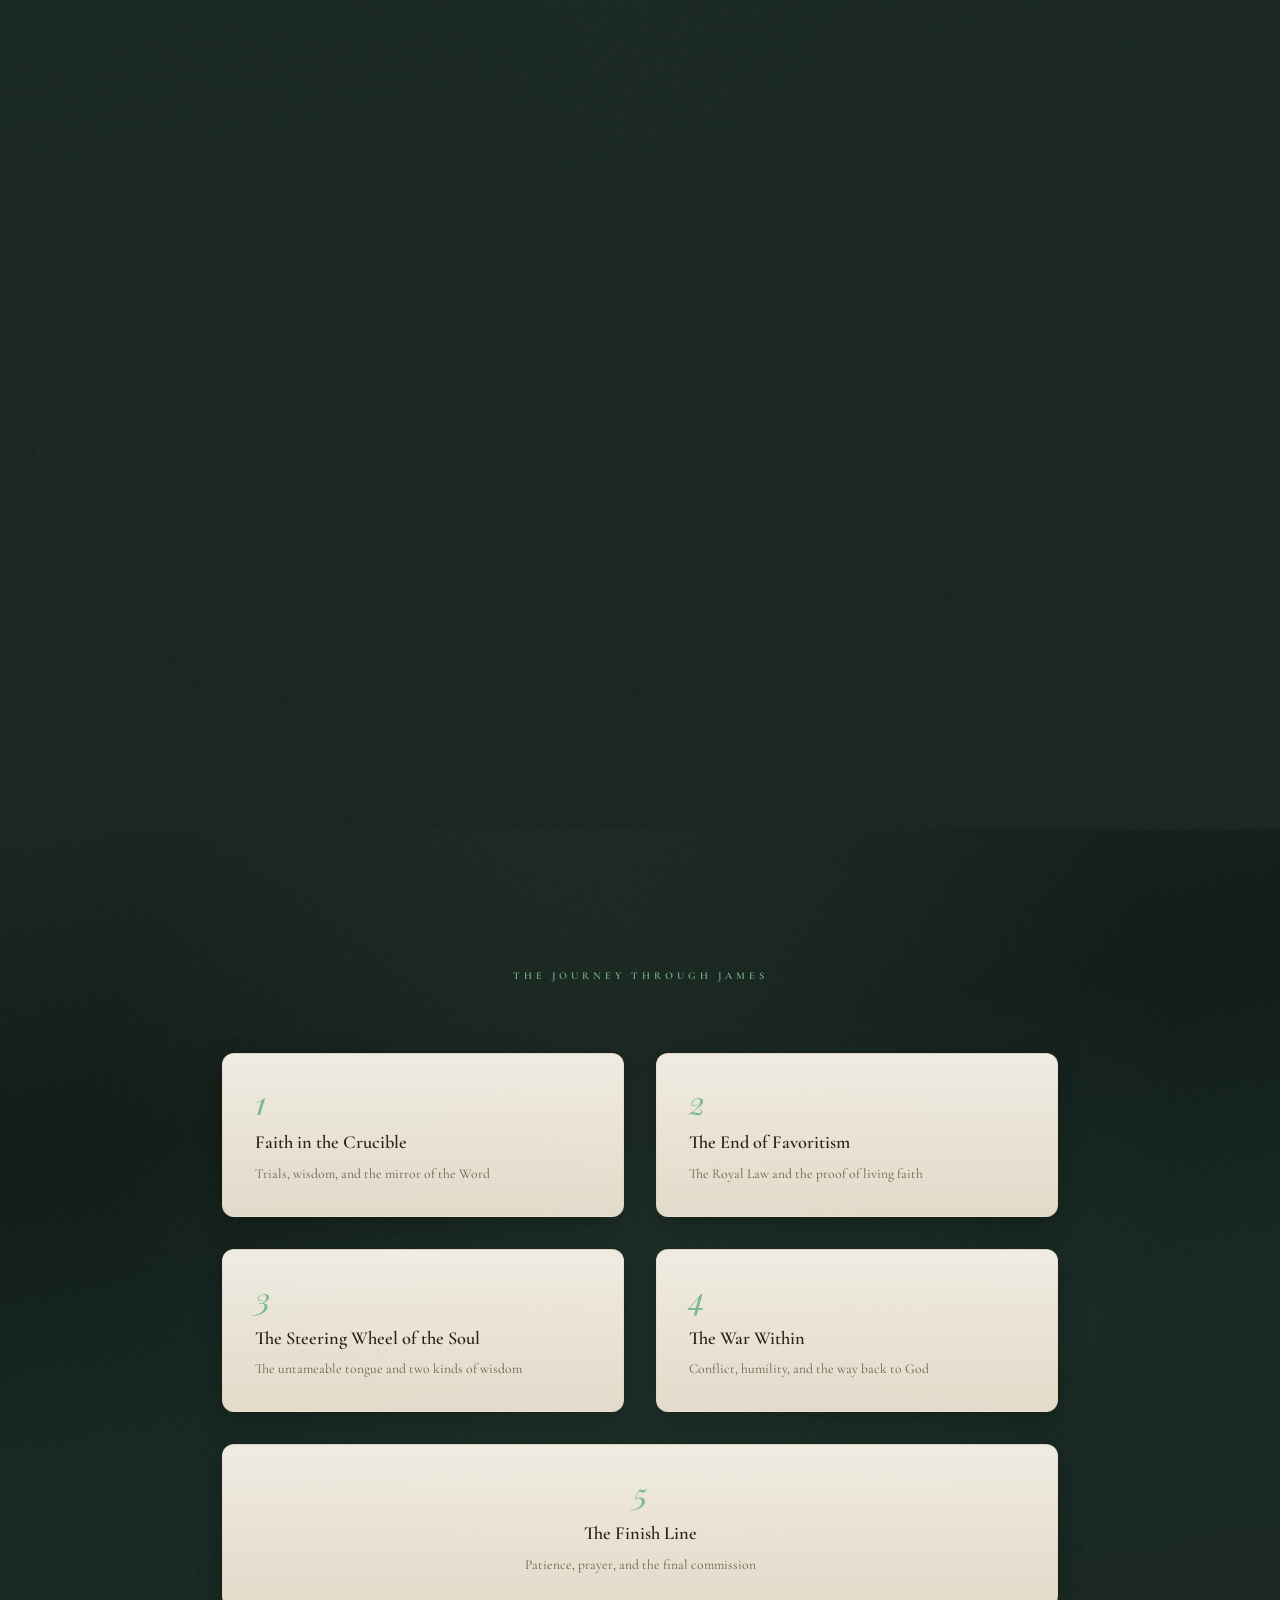
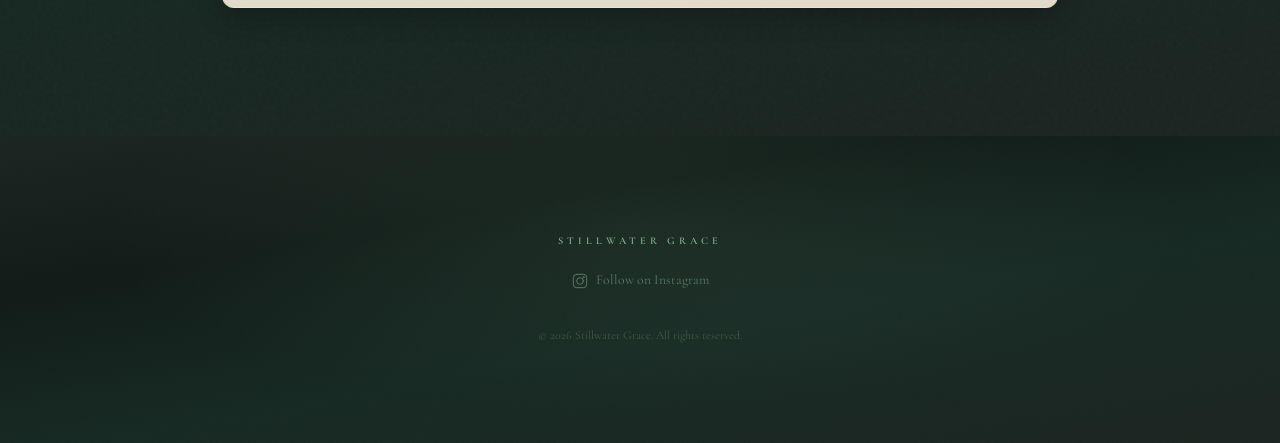
==== commit 1e6e374f: "fix: consolidate multiple cream panels into single flowing panels Each page now uses one cream panel" ====
--- a/index.html
+++ b/index.html
@@ -68,109 +68,88 @@
 
   <!-- Section 2: Overview Panel -->
   <section class="section forest-bg" id="overview">
-    <div class="cream-panel reveal">
+    <article class="cream-panel cream-panel--wide reveal">
       <span class="label label--panel">Overview</span>
       <h2 class="heading-section" style="font-size: 1.8rem; margin-top: 0.75rem;">The Pillar and the Diaspora</h2>
       <hr class="divider divider--sage">
       <p style="font-style: italic; opacity: 0.85;">An Introduction to the Letter of Jacob</p>
 
       <p style="margin-top: 1rem;">There is a small irony hidden in plain sight on the opening page of one of the most practical books in the New Testament. The man who wrote it spent years convinced that his brother was either deluded or dangerous. He watched the crowds follow, heard the claims being made, and remained unconvinced. Then something happened — something so jarring, so undeniable, that it turned a skeptic into a servant, a doubter into a pillar. Understanding that transformation is the best possible entry point into the book he left behind.</p>
-    </div>
-
-    <div class="cream-panel reveal">
-      <h2 class="heading-section" style="font-size: 1.5rem;">What's In a Name?</h2>
-      <hr class="divider divider--sage">
-
-      <p>Most English readers know this letter as The Epistle of James, but the author would not have recognized that name. He was Ya'akov — Jacob in Hebrew, Iakobos in Greek. The name we use today, "James," is the product of centuries of translation drift: Hebrew to Greek, Greek to Latin (Iacobus), Latin to Spanish (Iago), Spanish to Old French, and finally into the English that was crystallized when King James authorized his famous Bible in 1611. The name stuck, but something worth noticing was lost: Jacob carries weight in the Jewish tradition. It echoes the patriarch, the wrestler, the one who became Israel. When you read this letter, it helps to hear it as written by a man deeply rooted in that heritage.</p>
-
-      <p style="margin-top: 1rem;">That rootedness matters for everything that follows.</p>
-    </div>
-
-    <div class="cream-panel reveal">
-      <h2 class="heading-section" style="font-size: 1.5rem;">A Brother Who Didn't Believe</h2>
-      <hr class="divider divider--sage">
-
-      <p>Jacob was the half-brother of Jesus — close enough to grow up in the same household, far enough in perspective to spend the years of Jesus' public ministry on the outside looking in with skepticism. The Gospels record that Jesus' own family questioned his sanity at points, and Jacob was among them. He was not a disciple. He did not follow the crowds. He was a man who knew his brother well and was, apparently, unpersuaded.</p>
-
-      <p style="margin-top: 1rem;">Then came the resurrection.</p>
-
-      <p style="margin-top: 1rem;">Paul's letter to the Corinthians gives us a detail that stops most readers cold: among the appearances of the risen Christ, he appeared specifically to James — to Jacob (1 Corinthians 15:7). We are not told what was said, or how long the encounter lasted. We only know that the man who came out the other side was a changed man. Whatever doubt had held him at arm's length dissolved. He became not merely a believer, but the leader — the one who chaired the Jerusalem Council (Acts 15), the man Paul called a "pillar of the church" (Galatians 2:9), the undisputed shepherd of the Messianic Jewish community in the city where it all began.</p>
-
-      <p style="margin-top: 1rem;">Later historians gave him a nickname: Camel Knees. The callouses on his knees from hours of intercession were said to be as thick as a camel's hide. Whether or not the detail is literally precise, it captures something true about the man. He prayed. Constantly. For his people. With everything he had.</p>
-
-      <p style="margin-top: 1rem;">He was eventually martyred — killed for his faithfulness to the very brother he once doubted.</p>
+
+      <h2 class="heading-section reveal" style="font-size: 1.5rem; margin-top: 2.5rem;">What's In a Name?</h2>
+
+      <p class="reveal">Most English readers know this letter as The Epistle of James, but the author would not have recognized that name. He was Ya'akov — Jacob in Hebrew, Iakobos in Greek. The name we use today, "James," is the product of centuries of translation drift: Hebrew to Greek, Greek to Latin (Iacobus), Latin to Spanish (Iago), Spanish to Old French, and finally into the English that was crystallized when King James authorized his famous Bible in 1611. The name stuck, but something worth noticing was lost: Jacob carries weight in the Jewish tradition. It echoes the patriarch, the wrestler, the one who became Israel. When you read this letter, it helps to hear it as written by a man deeply rooted in that heritage.</p>
+
+      <p style="margin-top: 1rem;" class="reveal">That rootedness matters for everything that follows.</p>
+
+      <h2 class="heading-section reveal" style="font-size: 1.5rem; margin-top: 2.5rem;">A Brother Who Didn't Believe</h2>
+
+      <p class="reveal">Jacob was the half-brother of Jesus — close enough to grow up in the same household, far enough in perspective to spend the years of Jesus' public ministry on the outside looking in with skepticism. The Gospels record that Jesus' own family questioned his sanity at points, and Jacob was among them. He was not a disciple. He did not follow the crowds. He was a man who knew his brother well and was, apparently, unpersuaded.</p>
+
+      <p style="margin-top: 1rem;" class="reveal">Then came the resurrection.</p>
+
+      <p style="margin-top: 1rem;" class="reveal">Paul's letter to the Corinthians gives us a detail that stops most readers cold: among the appearances of the risen Christ, he appeared specifically to James — to Jacob (1 Corinthians 15:7). We are not told what was said, or how long the encounter lasted. We only know that the man who came out the other side was a changed man. Whatever doubt had held him at arm's length dissolved. He became not merely a believer, but the leader — the one who chaired the Jerusalem Council (Acts 15), the man Paul called a "pillar of the church" (Galatians 2:9), the undisputed shepherd of the Messianic Jewish community in the city where it all began.</p>
+
+      <p style="margin-top: 1rem;" class="reveal">Later historians gave him a nickname: Camel Knees. The callouses on his knees from hours of intercession were said to be as thick as a camel's hide. Whether or not the detail is literally precise, it captures something true about the man. He prayed. Constantly. For his people. With everything he had.</p>
+
+      <p style="margin-top: 1rem;" class="reveal">He was eventually martyred — killed for his faithfulness to the very brother he once doubted.</p>
 
       <div class="scripture reveal">
         <span class="scripture__text">Pause and reflect: Jacob moved from skeptic to servant, from doubter to pillar. Where do you find yourself on that spectrum today? His story is an invitation: no amount of prior doubt disqualifies you from deep, transformative faith.</span>
       </div>
-    </div>
-
-    <div class="cream-panel reveal">
-      <h2 class="heading-section" style="font-size: 1.5rem;">Who Was He Writing To?</h2>
-      <hr class="divider divider--sage">
-
-      <p>The letter opens with a greeting to "the twelve tribes scattered among the nations" — the Diaspora. This phrase carries centuries of meaning. Since the Babylonian exile, Jewish communities had lived scattered across the Mediterranean world, far from Jerusalem, far from the Temple, holding on to identity and covenant in the midst of foreign cultures. Jacob borrows that language and applies it to something new: the Messianic Jewish house churches — early followers of Jesus — scattered by persecution across the ancient world.</p>
-
-      <p style="margin-top: 1rem;">He's writing to real people in genuinely difficult circumstances. These weren't comfortable middle-class believers wrestling with abstract spiritual questions. They were economically vulnerable, living through a region-wide famine that had driven many into systemic poverty. Wealthy landowners were exploiting legal systems to drag poor believers into court. Social pressure from established Jewish leadership in Jerusalem was squeezing the Messianic movement from another direction. These were people whose faith was being tested not in theory but in the grinding reality of daily life.</p>
-
-      <p style="margin-top: 1rem;">Jacob doesn't write to them with detached theological reflection. He writes to fortify them — to press them toward a faith that holds, that acts, that endures.</p>
-    </div>
-
-    <div class="cream-panel reveal">
-      <h2 class="heading-section" style="font-size: 1.5rem;">The New Testament Book of Proverbs</h2>
-      <hr class="divider divider--sage">
-
-      <p>Scholars classify James as paranesis — a form of ethical exhortation designed to shape behavior, not just inform belief. Think of it as the New Testament's answer to the book of Proverbs, or to the wisdom literature of Sirach. It is bracingly practical. Of its 108 verses, sixty contain direct imperatives. Do this. Stop doing that. Consider this. Resist that. James does not linger in abstraction.</p>
-
-      <p style="margin-top: 1rem;">The letter also makes heavy use of a rhetorical technique called the diatribe — a device where the author poses the objections of an imaginary opponent and then answers them. You'll recognize it as you read: "But someone will say..." followed by a crisp, pointed response. It gives the book a conversational, almost confrontational energy. Jacob is not lecturing from a distance. He's engaging, pushing back, pressing in.</p>
-
-      <p style="margin-top: 1rem;">What shapes all of this is his profound debt to the Sermon on the Mount. The echoes are everywhere: joy in the middle of trials, the call to be perfect as God is perfect, the prohibition against swearing oaths, the theology of asking God for what you need. Jacob was not reinventing theology — he was applying, with pastoral urgency, what his brother had already taught.</p>
-    </div>
-
-    <div class="cream-panel reveal">
-      <h2 class="heading-section" style="font-size: 1.5rem;">A Disputed History</h2>
-      <hr class="divider divider--sage">
-
-      <p>No honest introduction to James can skip past the controversy that has followed it.</p>
-
-      <p style="margin-top: 1rem;">In the early centuries of the church, the letter was classified as antilegomena — disputed, contested, not universally accepted. The historian Eusebius noted that some questioned whether it truly came from Jacob at all. Its acceptance into the full biblical canon came slowly, not reaching universal recognition until the late fourth century.</p>
-
-      <p style="margin-top: 1rem;">Then came the Reformation. Martin Luther, wrestling with the great question of how sinners are made right before God, read James and grew frustrated. He famously called it "a right strawy epistle" — hollow, without the substance of the gospel. His concern: James seemed to preach works rather than grace, and Luther believed it failed to adequately "push Christ." He moved it to a kind of appendix at the back of his German Bible.</p>
-
-      <p style="margin-top: 1rem;">Luther was wrestling with a real tension, and it's one worth understanding rather than dismissing. But most scholars today — including those standing firmly in the Reformation tradition — recognize that Luther misread James at this point. Jacob is not arguing that works earn salvation. He is arguing that genuine saving faith produces works. He's not contradicting Paul; he's addressing a different error. Paul fought against the idea that human effort could merit God's favor. Jacob fought against the idea that intellectual belief, disconnected from transformed living, was sufficient. They were aiming at different targets, and they both hit them.</p>
+
+      <h2 class="heading-section reveal" style="font-size: 1.5rem; margin-top: 2.5rem;">Who Was He Writing To?</h2>
+
+      <p class="reveal">The letter opens with a greeting to "the twelve tribes scattered among the nations" — the Diaspora. This phrase carries centuries of meaning. Since the Babylonian exile, Jewish communities had lived scattered across the Mediterranean world, far from Jerusalem, far from the Temple, holding on to identity and covenant in the midst of foreign cultures. Jacob borrows that language and applies it to something new: the Messianic Jewish house churches — early followers of Jesus — scattered by persecution across the ancient world.</p>
+
+      <p style="margin-top: 1rem;" class="reveal">He's writing to real people in genuinely difficult circumstances. These weren't comfortable middle-class believers wrestling with abstract spiritual questions. They were economically vulnerable, living through a region-wide famine that had driven many into systemic poverty. Wealthy landowners were exploiting legal systems to drag poor believers into court. Social pressure from established Jewish leadership in Jerusalem was squeezing the Messianic movement from another direction. These were people whose faith was being tested not in theory but in the grinding reality of daily life.</p>
+
+      <p style="margin-top: 1rem;" class="reveal">Jacob doesn't write to them with detached theological reflection. He writes to fortify them — to press them toward a faith that holds, that acts, that endures.</p>
+
+      <h2 class="heading-section reveal" style="font-size: 1.5rem; margin-top: 2.5rem;">The New Testament Book of Proverbs</h2>
+
+      <p class="reveal">Scholars classify James as paranesis — a form of ethical exhortation designed to shape behavior, not just inform belief. Think of it as the New Testament's answer to the book of Proverbs, or to the wisdom literature of Sirach. It is bracingly practical. Of its 108 verses, sixty contain direct imperatives. Do this. Stop doing that. Consider this. Resist that. James does not linger in abstraction.</p>
+
+      <p style="margin-top: 1rem;" class="reveal">The letter also makes heavy use of a rhetorical technique called the diatribe — a device where the author poses the objections of an imaginary opponent and then answers them. You'll recognize it as you read: "But someone will say..." followed by a crisp, pointed response. It gives the book a conversational, almost confrontational energy. Jacob is not lecturing from a distance. He's engaging, pushing back, pressing in.</p>
+
+      <p style="margin-top: 1rem;" class="reveal">What shapes all of this is his profound debt to the Sermon on the Mount. The echoes are everywhere: joy in the middle of trials, the call to be perfect as God is perfect, the prohibition against swearing oaths, the theology of asking God for what you need. Jacob was not reinventing theology — he was applying, with pastoral urgency, what his brother had already taught.</p>
+
+      <h2 class="heading-section reveal" style="font-size: 1.5rem; margin-top: 2.5rem;">A Disputed History</h2>
+
+      <p class="reveal">No honest introduction to James can skip past the controversy that has followed it.</p>
+
+      <p style="margin-top: 1rem;" class="reveal">In the early centuries of the church, the letter was classified as antilegomena — disputed, contested, not universally accepted. The historian Eusebius noted that some questioned whether it truly came from Jacob at all. Its acceptance into the full biblical canon came slowly, not reaching universal recognition until the late fourth century.</p>
+
+      <p style="margin-top: 1rem;" class="reveal">Then came the Reformation. Martin Luther, wrestling with the great question of how sinners are made right before God, read James and grew frustrated. He famously called it "a right strawy epistle" — hollow, without the substance of the gospel. His concern: James seemed to preach works rather than grace, and Luther believed it failed to adequately "push Christ." He moved it to a kind of appendix at the back of his German Bible.</p>
+
+      <p style="margin-top: 1rem;" class="reveal">Luther was wrestling with a real tension, and it's one worth understanding rather than dismissing. But most scholars today — including those standing firmly in the Reformation tradition — recognize that Luther misread James at this point. Jacob is not arguing that works earn salvation. He is arguing that genuine saving faith produces works. He's not contradicting Paul; he's addressing a different error. Paul fought against the idea that human effort could merit God's favor. Jacob fought against the idea that intellectual belief, disconnected from transformed living, was sufficient. They were aiming at different targets, and they both hit them.</p>
 
       <div class="scripture reveal">
         <span class="scripture__text">"We are justified by faith alone, but the faith that justifies is never alone." That synthesis is the key to reading James charitably and accurately.</span>
       </div>
-    </div>
-
-    <div class="cream-panel reveal">
-      <h2 class="heading-section" style="font-size: 1.5rem;">The Heart of the Letter: Wholeness vs. Double-Mindedness</h2>
-      <hr class="divider divider--sage">
-
-      <p>If you had to distill Jacob's entire letter into a single tension, it would be this: <em>teleios</em> versus <em>dipsychos</em> — wholeness versus double-mindedness.</p>
-
-      <p style="margin-top: 1rem;"><em>Teleios</em> — translated "perfect" or "complete" — appears seven times in the letter. For Jacob, it doesn't mean sinless perfection. It means integrated maturity: a life where what you believe and how you live are unified, where your words and your actions tell the same story, where your trust in God doesn't evaporate the moment circumstances get hard.</p>
-
-      <p style="margin-top: 1rem;">The opposite is <em>dipsychos</em>: literally, "two-souled." The double-minded person is internally divided — believing in God in one part of their life while operating by the world's values in another. They want the stability of faith and the securities of the world simultaneously. They are, as Jacob memorably puts it, like a wave of the sea, tossed and driven by the wind. They go nowhere because they're being pulled in two directions at once.</p>
-
-      <p style="margin-top: 1rem;">This tension runs underneath every topic Jacob addresses: How you handle trials. How you use your tongue. How you treat the poor. How you plan for the future. In every case, he is asking the same fundamental question: Are you whole, or are you divided?</p>
-    </div>
-
-    <div class="cream-panel reveal">
-      <h2 class="heading-section" style="font-size: 1.5rem;">Reading James as a Mirror</h2>
-      <hr class="divider divider--sage">
-
-      <p>Near the end of his first chapter, Jacob offers an image that captures his entire purpose. He compares the Word of God to a mirror. The person who hears it but doesn't act on it is like someone who glances at their reflection, walks away, and immediately forgets what they saw. The Word accomplished nothing because it was received as information rather than invitation.</p>
-
-      <p style="margin-top: 1rem;">Jacob doesn't want informed Christians. He wants transformed ones.</p>
-
-      <p style="margin-top: 1rem;">As you move through this study, treat each chapter as an opportunity to linger in front of that mirror — not to condemn yourself, but to let the "perfect law of liberty" do its slow, patient, refining work. James is not a comfortable book. It will ask pointed questions about your money, your words, your relationships, your prayers, and your plans. That is precisely what makes it one of the most valuable books in the canon for anyone serious about the life of faith.</p>
+
+      <h2 class="heading-section reveal" style="font-size: 1.5rem; margin-top: 2.5rem;">The Heart of the Letter: Wholeness vs. Double-Mindedness</h2>
+
+      <p class="reveal">If you had to distill Jacob's entire letter into a single tension, it would be this: <em>teleios</em> versus <em>dipsychos</em> — wholeness versus double-mindedness.</p>
+
+      <p style="margin-top: 1rem;" class="reveal"><em>Teleios</em> — translated "perfect" or "complete" — appears seven times in the letter. For Jacob, it doesn't mean sinless perfection. It means integrated maturity: a life where what you believe and how you live are unified, where your words and your actions tell the same story, where your trust in God doesn't evaporate the moment circumstances get hard.</p>
+
+      <p style="margin-top: 1rem;" class="reveal">The opposite is <em>dipsychos</em>: literally, "two-souled." The double-minded person is internally divided — believing in God in one part of their life while operating by the world's values in another. They want the stability of faith and the securities of the world simultaneously. They are, as Jacob memorably puts it, like a wave of the sea, tossed and driven by the wind. They go nowhere because they're being pulled in two directions at once.</p>
+
+      <p style="margin-top: 1rem;" class="reveal">This tension runs underneath every topic Jacob addresses: How you handle trials. How you use your tongue. How you treat the poor. How you plan for the future. In every case, he is asking the same fundamental question: Are you whole, or are you divided?</p>
+
+      <h2 class="heading-section reveal" style="font-size: 1.5rem; margin-top: 2.5rem;">Reading James as a Mirror</h2>
+
+      <p class="reveal">Near the end of his first chapter, Jacob offers an image that captures his entire purpose. He compares the Word of God to a mirror. The person who hears it but doesn't act on it is like someone who glances at their reflection, walks away, and immediately forgets what they saw. The Word accomplished nothing because it was received as information rather than invitation.</p>
+
+      <p style="margin-top: 1rem;" class="reveal">Jacob doesn't want informed Christians. He wants transformed ones.</p>
+
+      <p style="margin-top: 1rem;" class="reveal">As you move through this study, treat each chapter as an opportunity to linger in front of that mirror — not to condemn yourself, but to let the "perfect law of liberty" do its slow, patient, refining work. James is not a comfortable book. It will ask pointed questions about your money, your words, your relationships, your prayers, and your plans. That is precisely what makes it one of the most valuable books in the canon for anyone serious about the life of faith.</p>
 
       <div class="scripture reveal">
         <span class="scripture__text">For reflection: Jacob began as a skeptic and ended as a martyr. His life is a testimony that the faith he describes in this letter — active, integrated, whole — is not merely an ideal. It is possible. It is what genuine transformation looks like.<br><br>Are you a hearer of the Word, or a doer? Where in your life is there a gap between what you believe and how you live? Bring that gap honestly before God as you begin this study.</span>
       </div>
-    </div>
+    </article>
   </section>
 
   <!-- Section 3: Chapter Grid -->
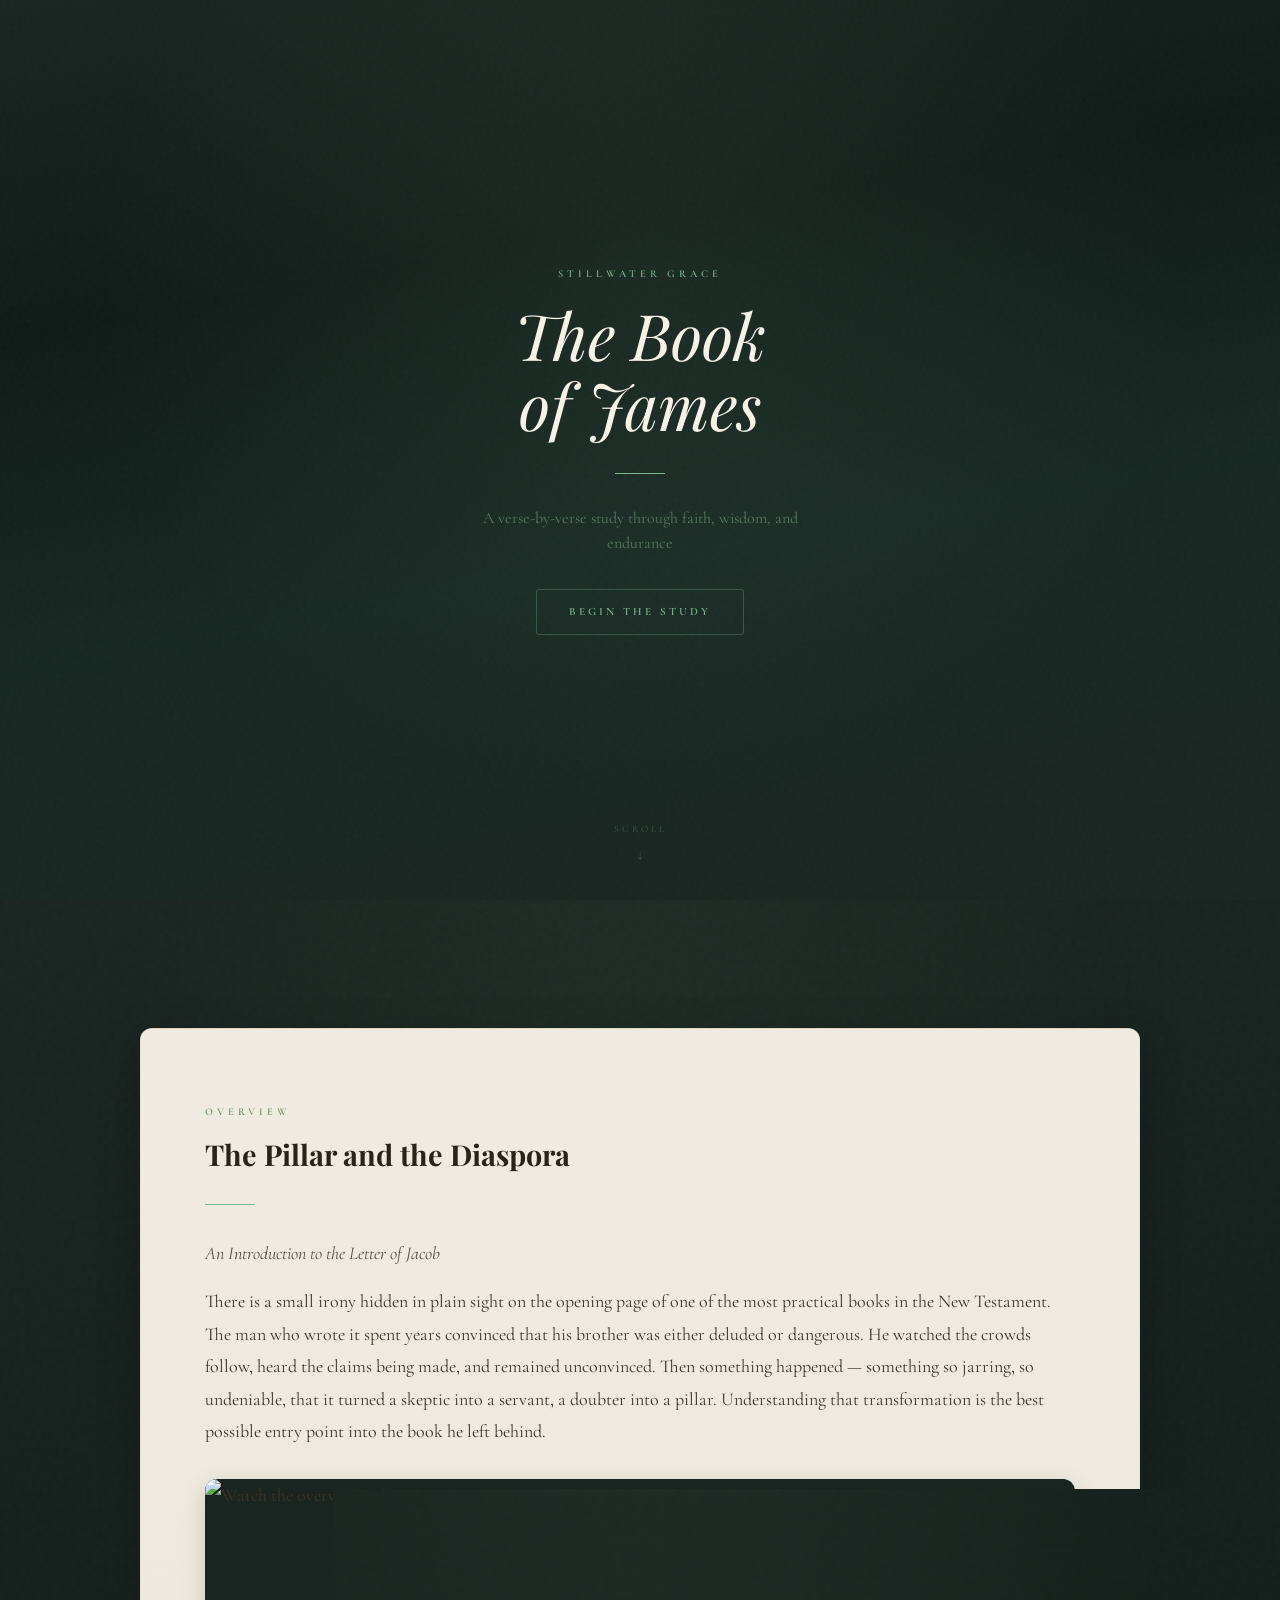
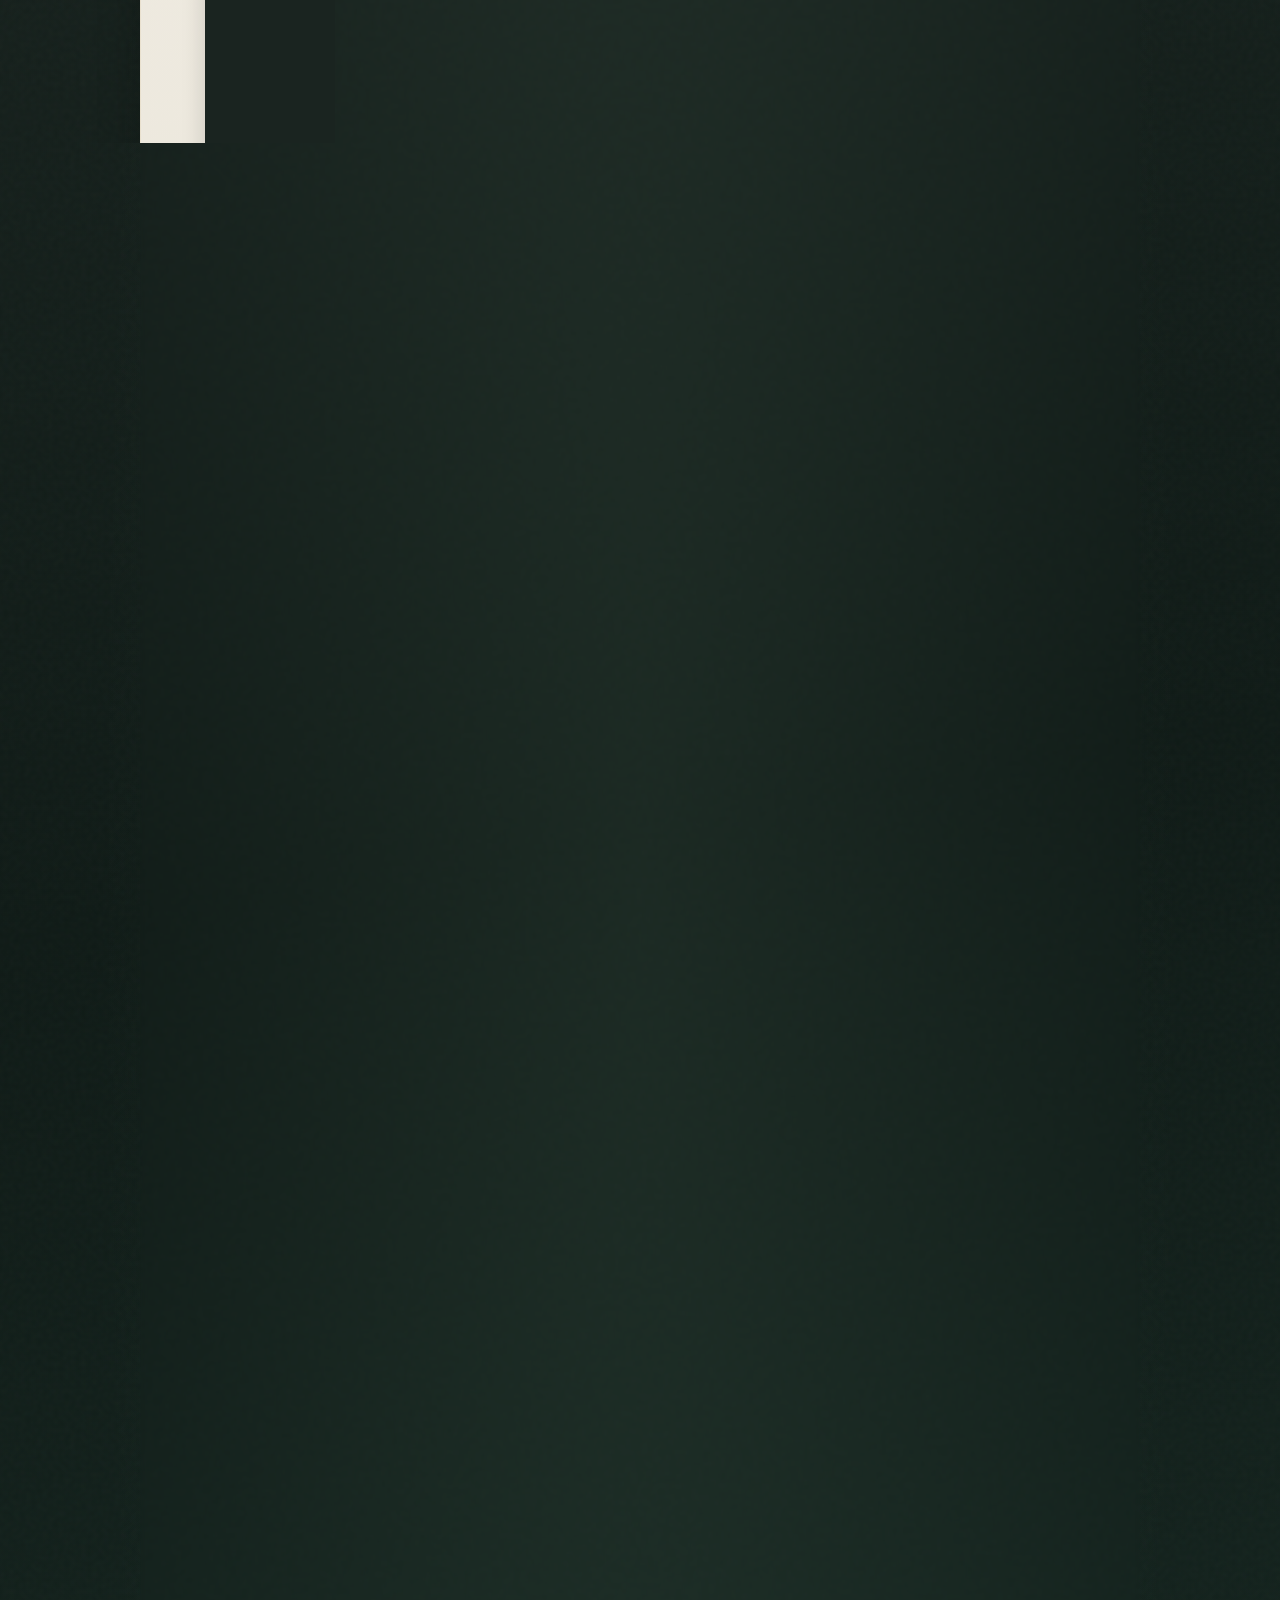
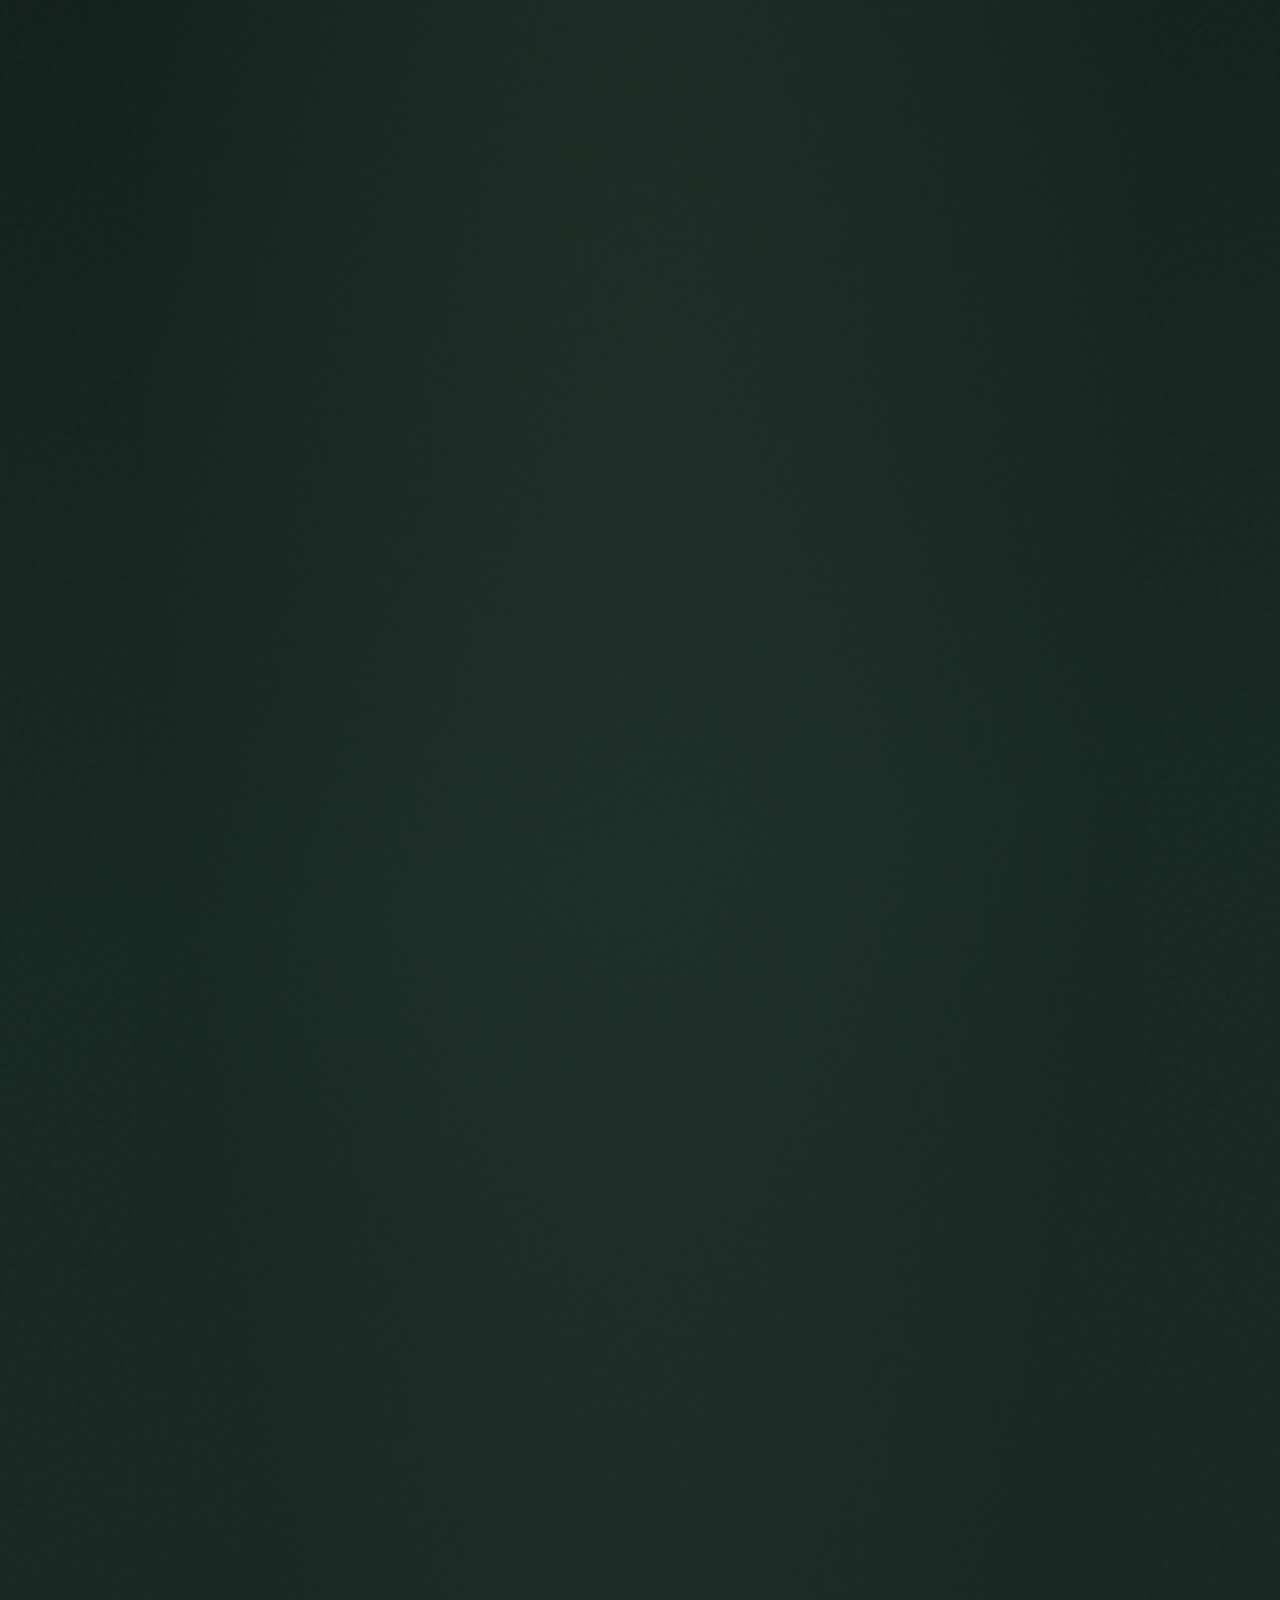
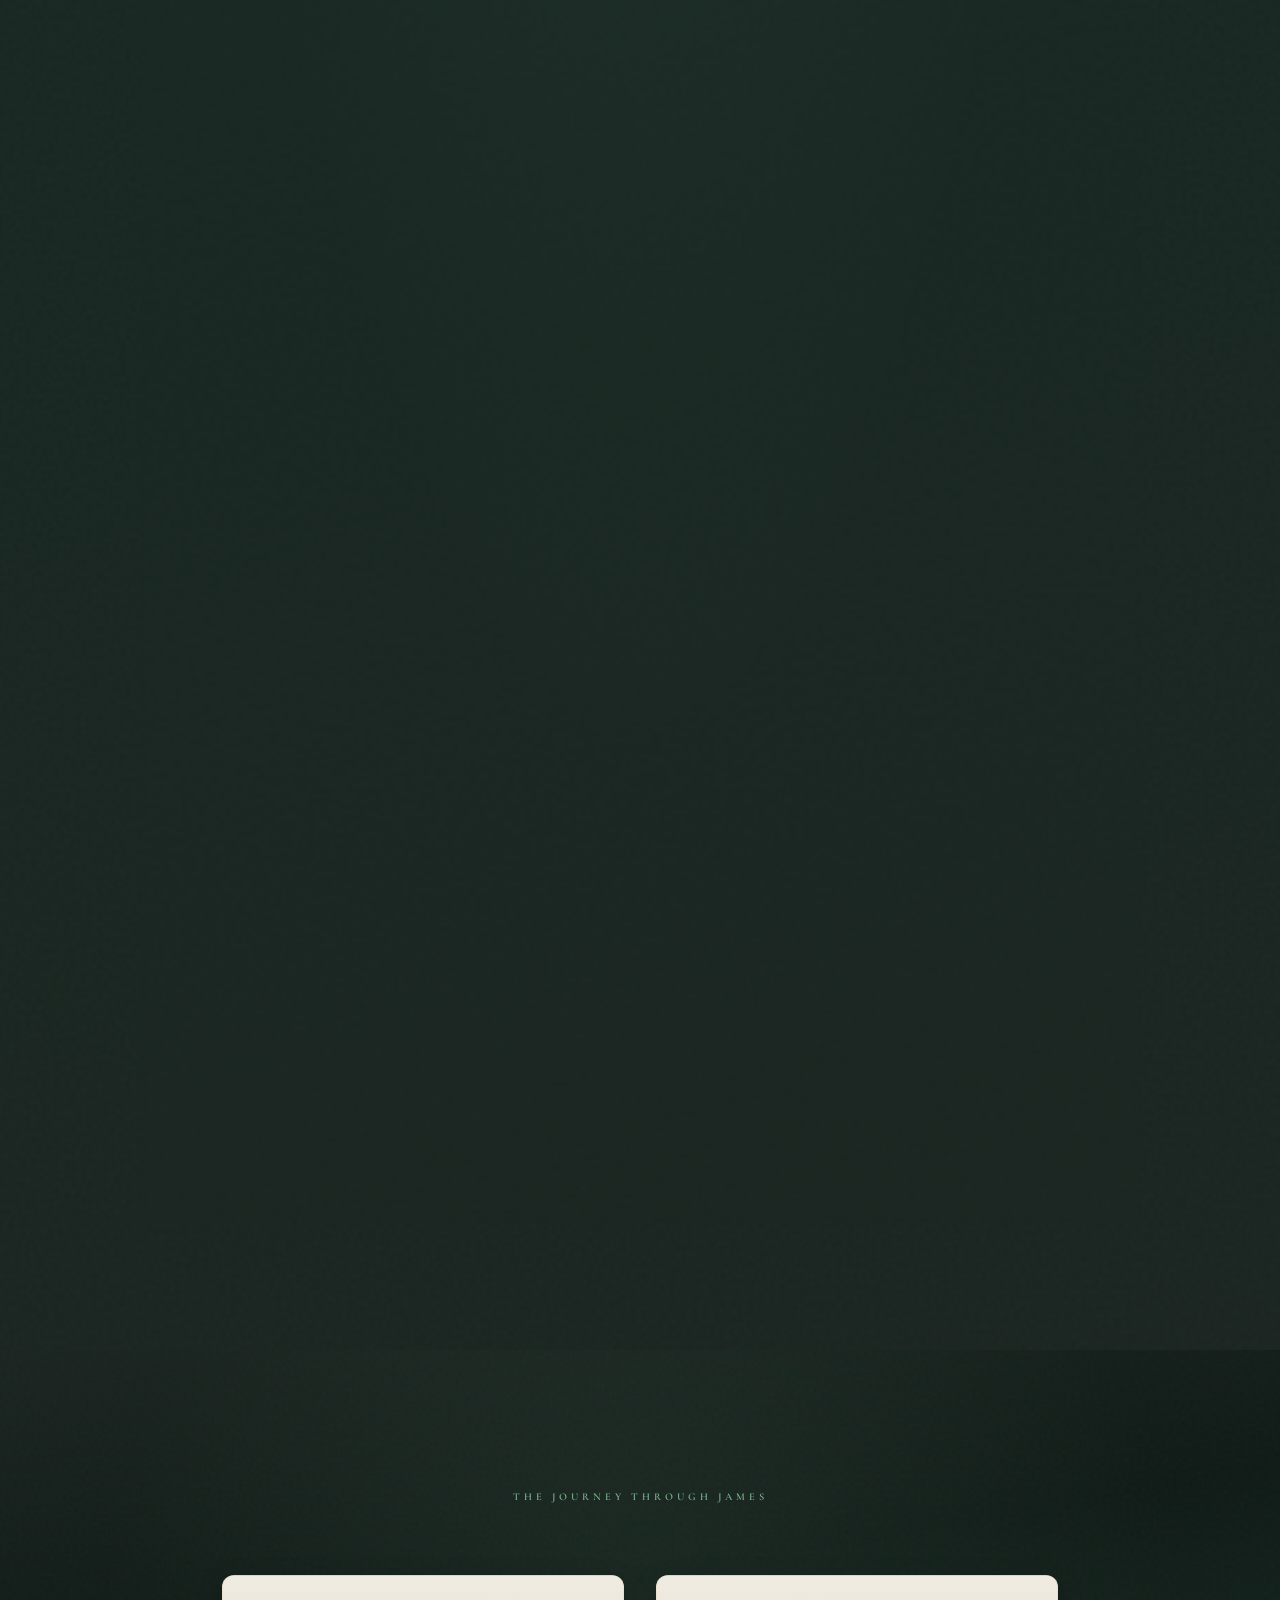
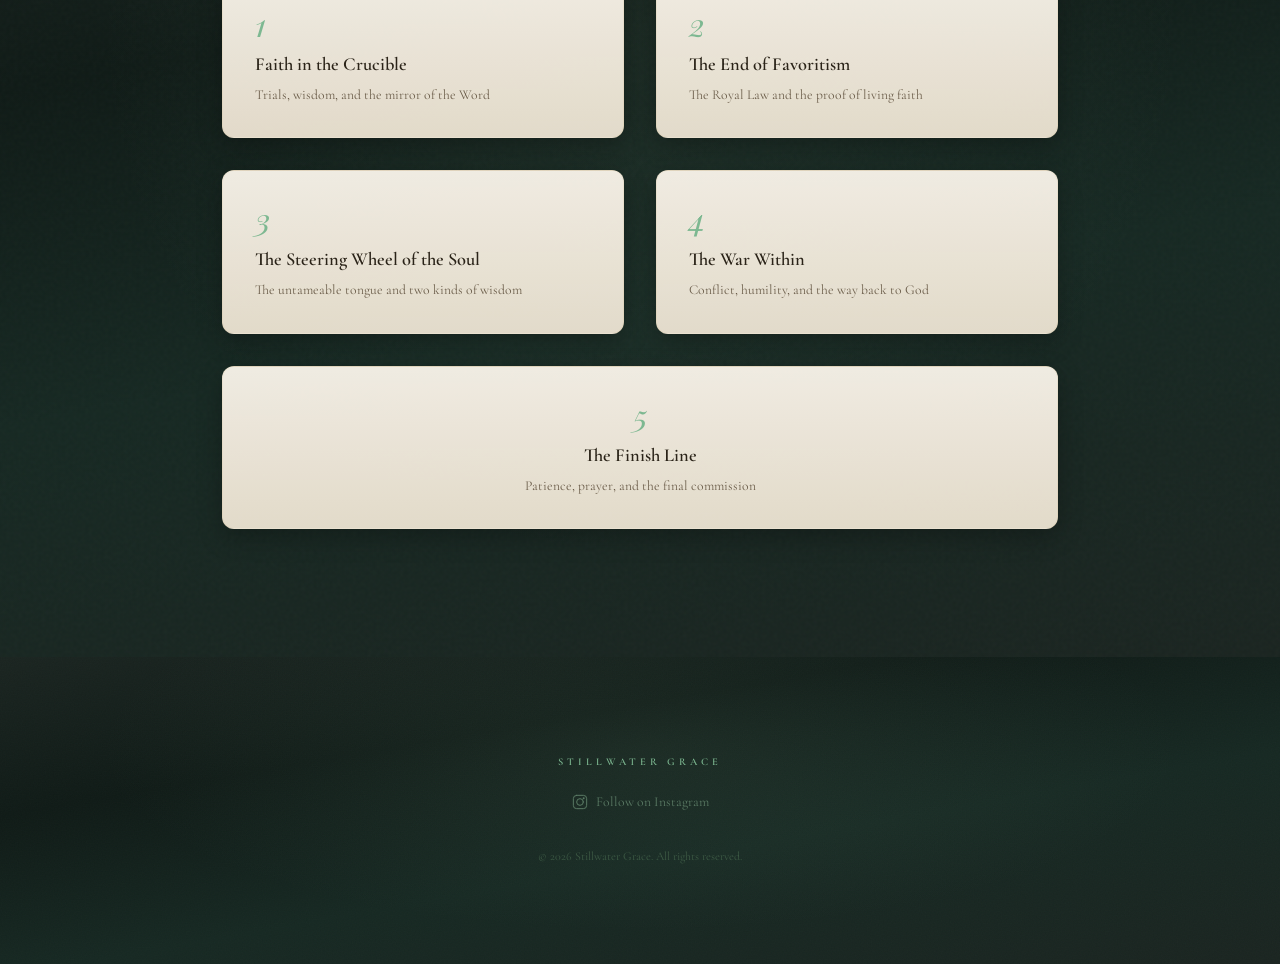
==== commit 9c79b628: "feat: add YouTube video embed to overview page" ====
--- a/index.html
+++ b/index.html
@@ -68,13 +68,18 @@
 
   <!-- Section 2: Overview Panel -->
   <section class="section forest-bg" id="overview">
-    <article class="cream-panel cream-panel--wide reveal">
+    <article class="cream-panel cream-panel--wide">
       <span class="label label--panel">Overview</span>
       <h2 class="heading-section" style="font-size: 1.8rem; margin-top: 0.75rem;">The Pillar and the Diaspora</h2>
       <hr class="divider divider--sage">
       <p style="font-style: italic; opacity: 0.85;">An Introduction to the Letter of Jacob</p>
 
       <p style="margin-top: 1rem;">There is a small irony hidden in plain sight on the opening page of one of the most practical books in the New Testament. The man who wrote it spent years convinced that his brother was either deluded or dangerous. He watched the crowds follow, heard the claims being made, and remained unconvinced. Then something happened — something so jarring, so undeniable, that it turned a skeptic into a servant, a doubter into a pillar. Understanding that transformation is the best possible entry point into the book he left behind.</p>
+
+      <div class="video-facade reveal" data-video-id="tbfffDaTw2Q">
+        <img class="video-facade__thumb" src="https://img.youtube.com/vi/tbfffDaTw2Q/maxresdefault.jpg" alt="Watch the overview video" loading="lazy">
+        <div class="video-facade__play"></div>
+      </div>
 
       <h2 class="heading-section reveal" style="font-size: 1.5rem; margin-top: 2.5rem;">What's In a Name?</h2>
 
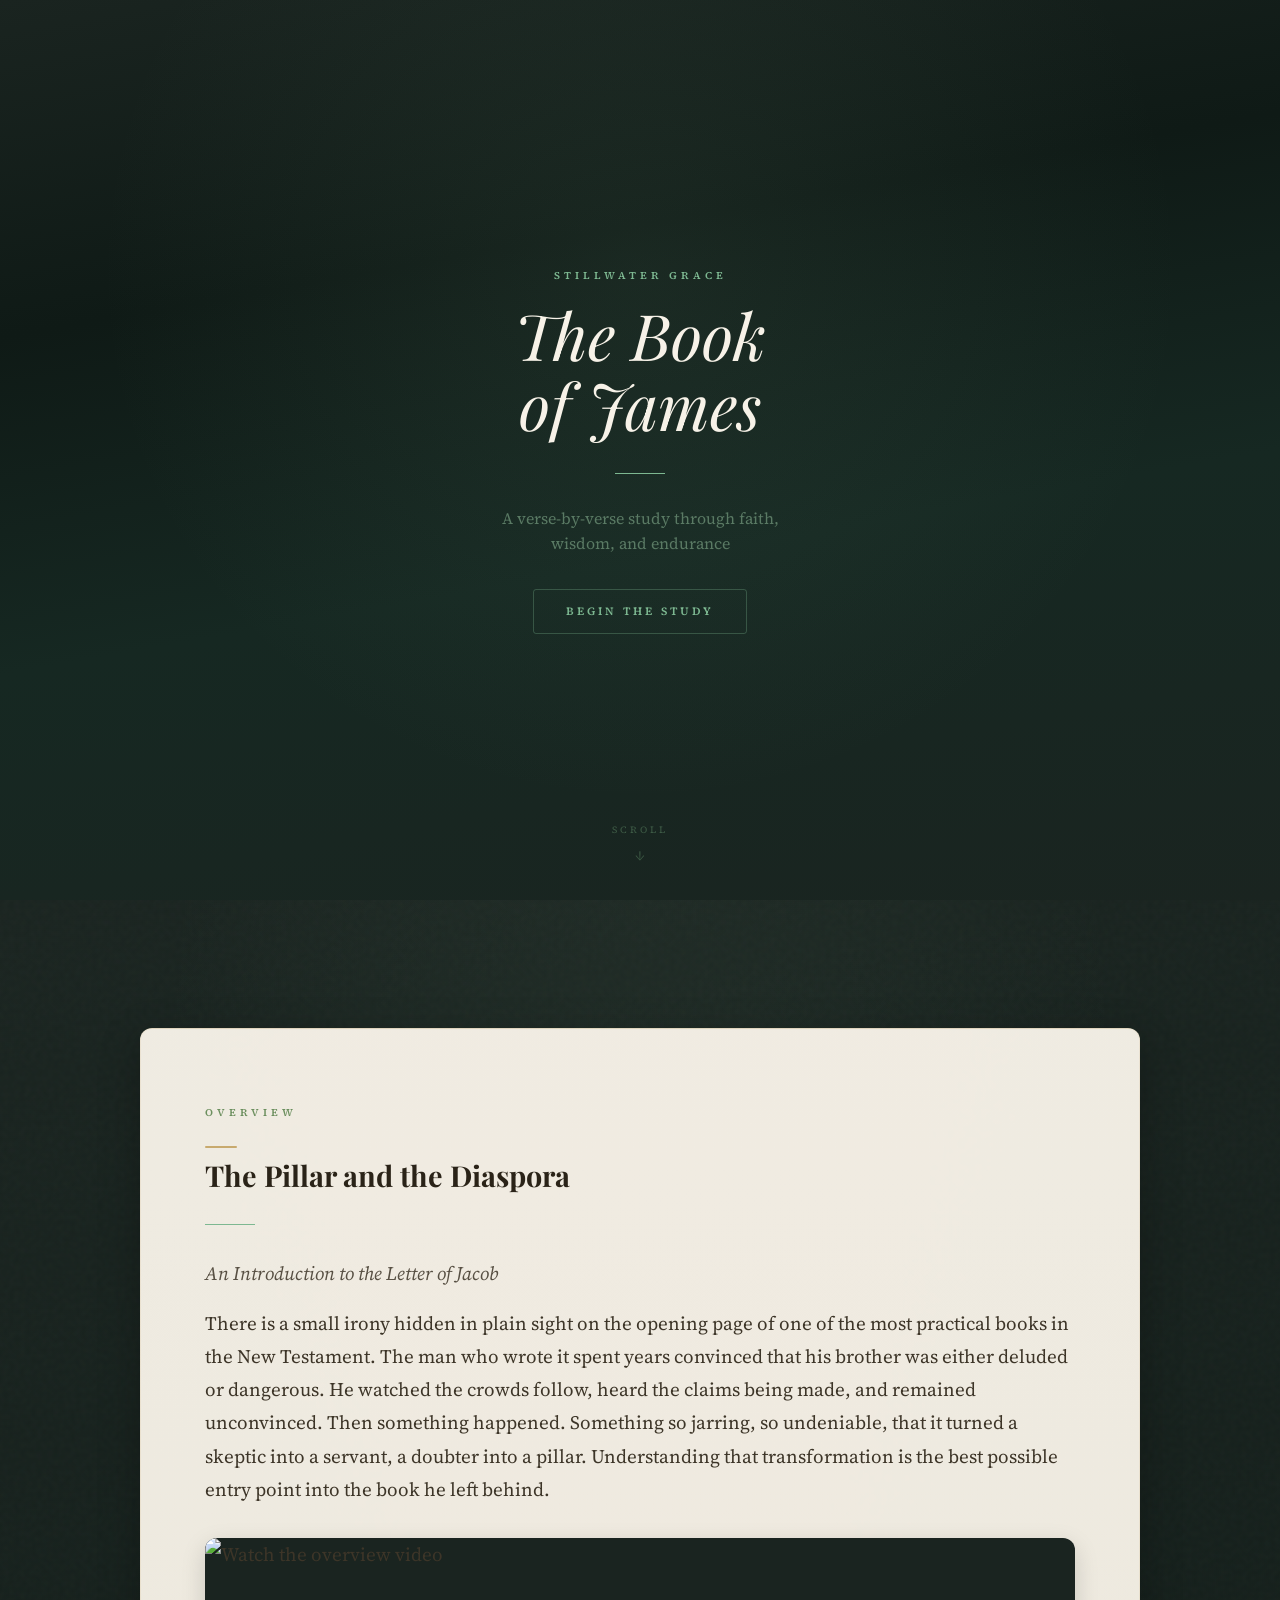
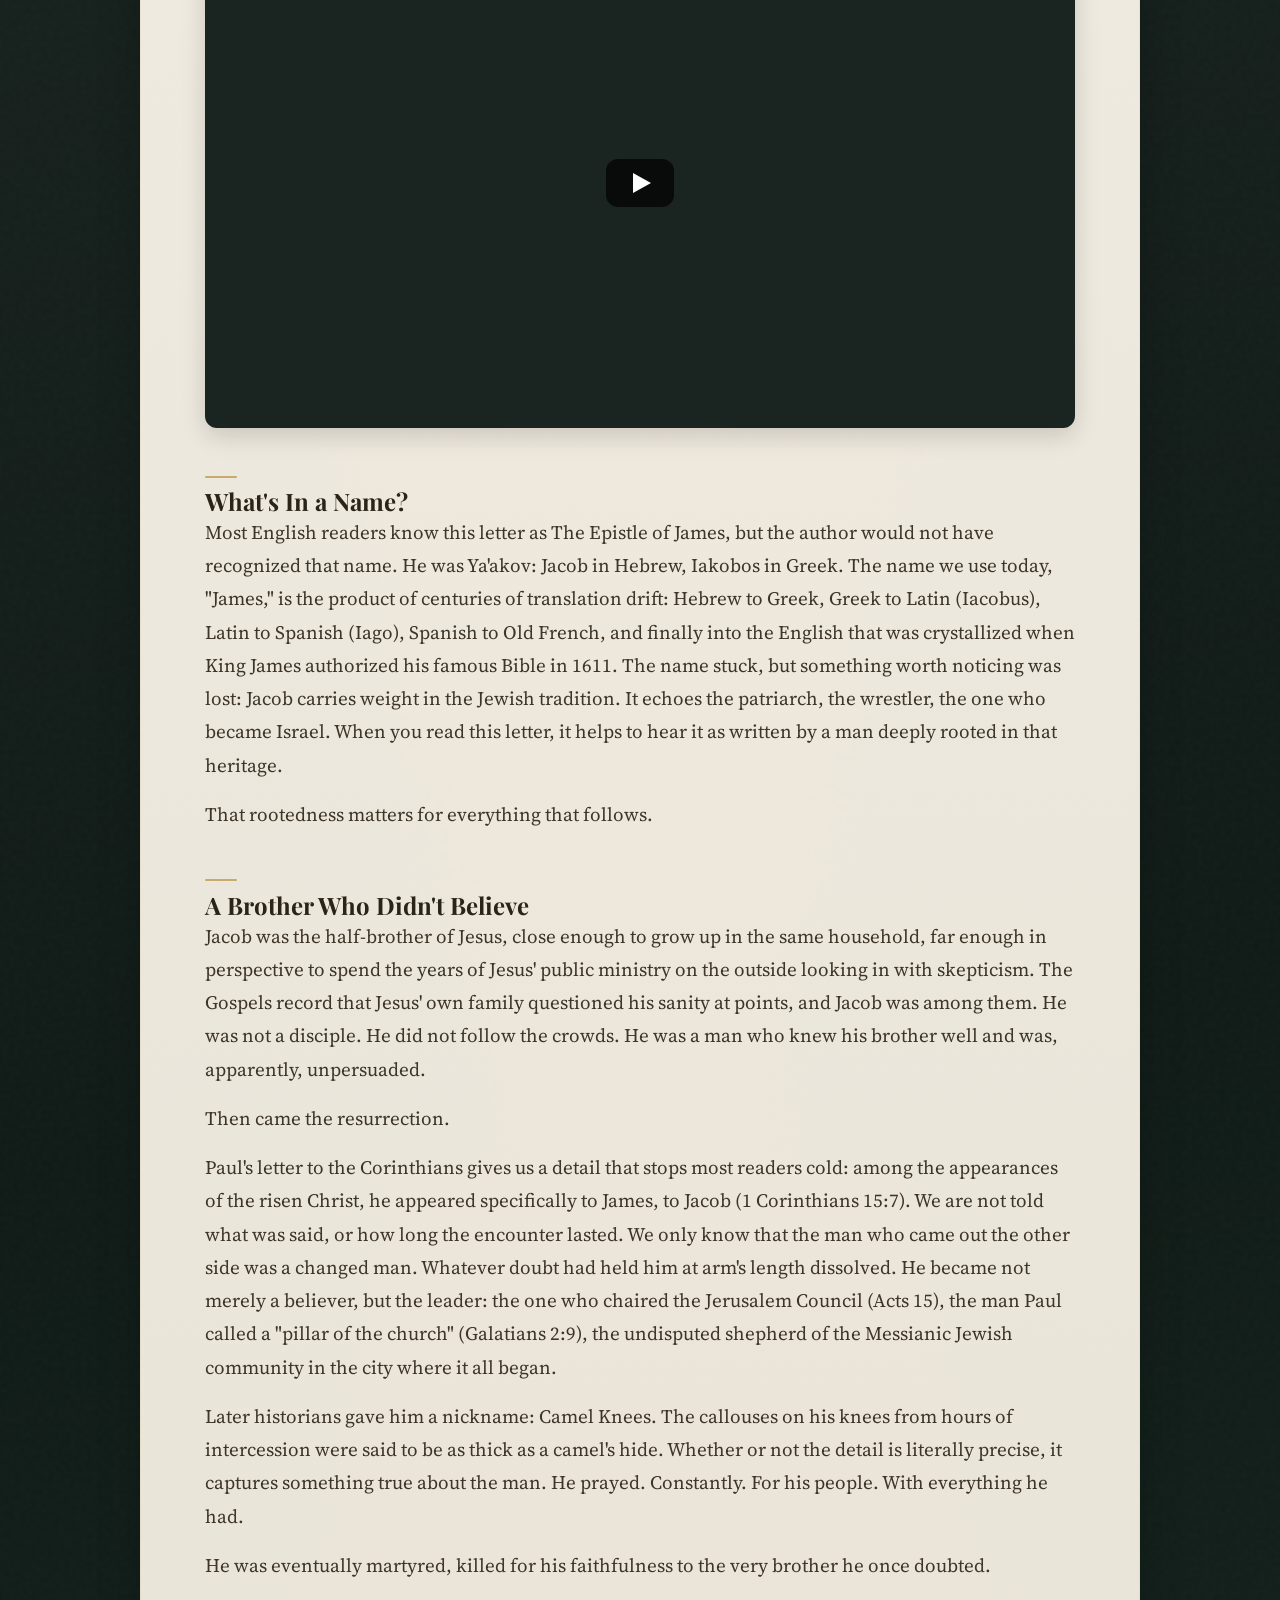
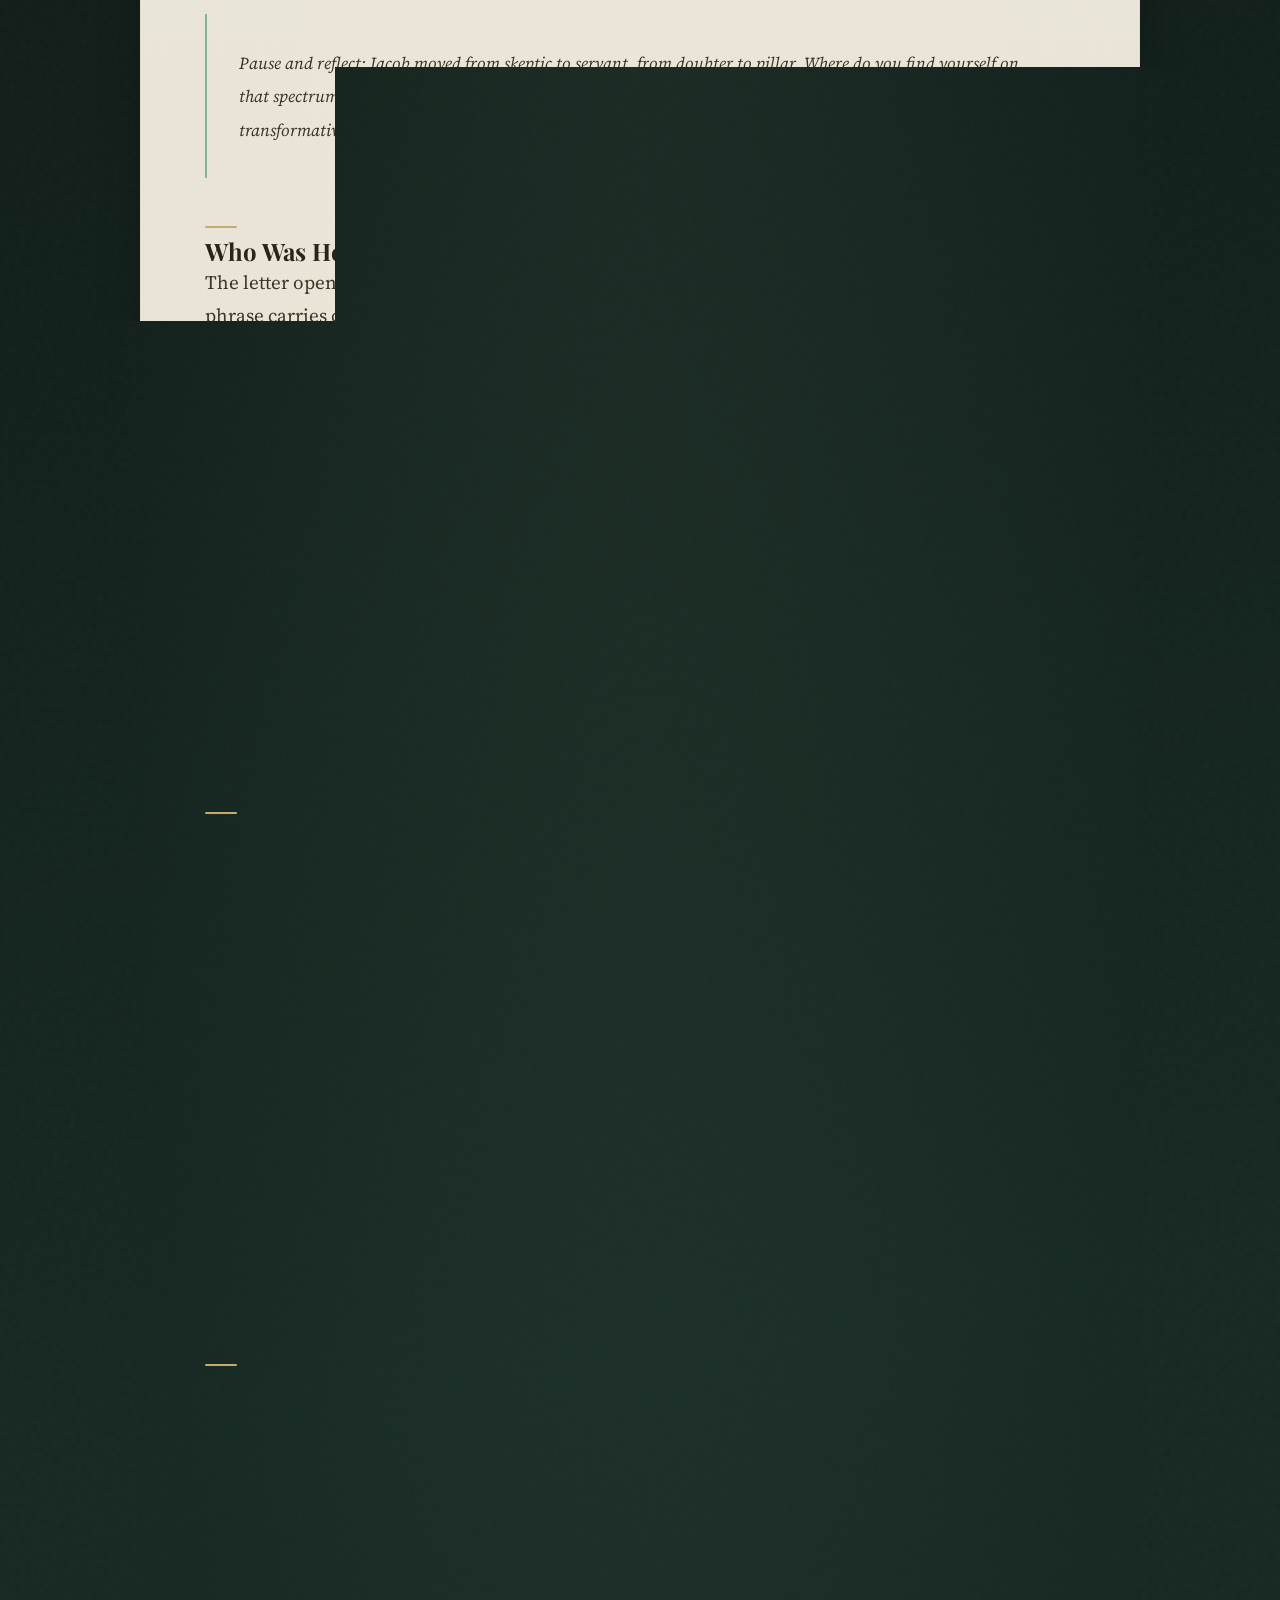
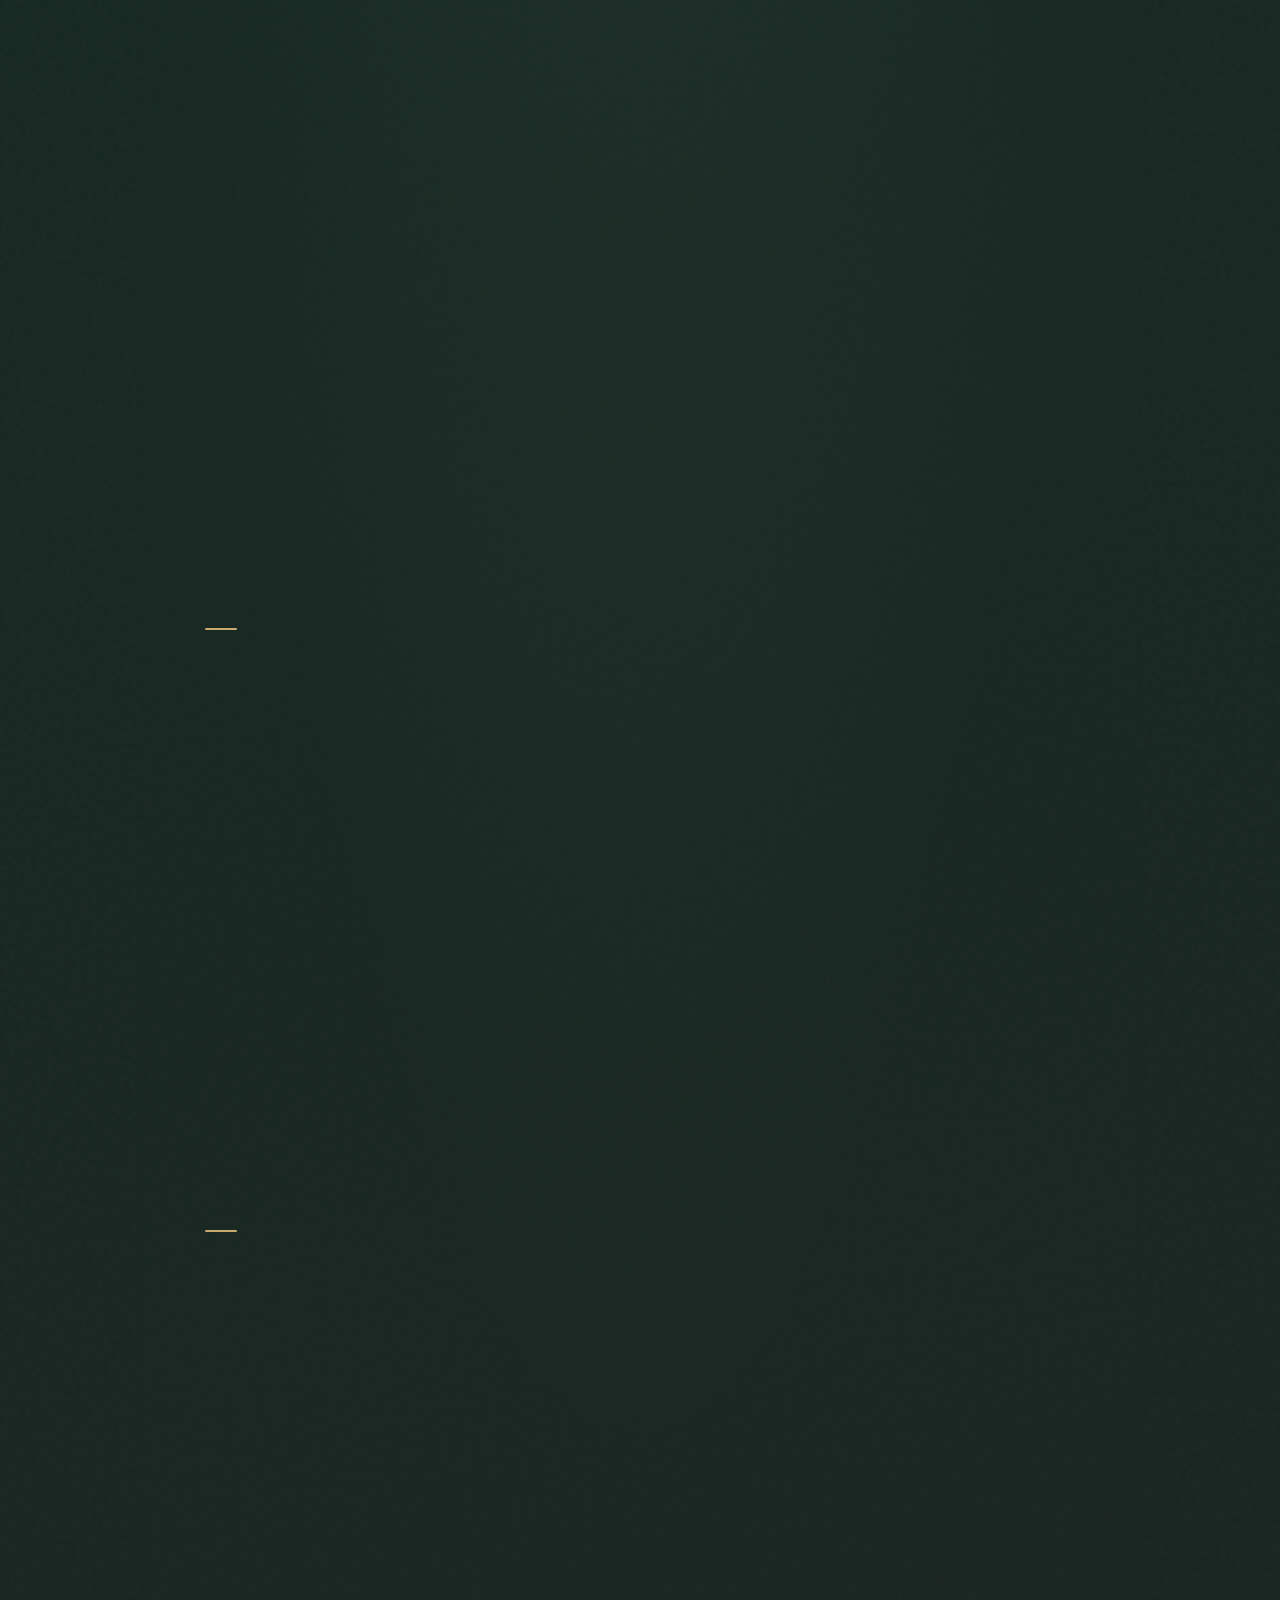
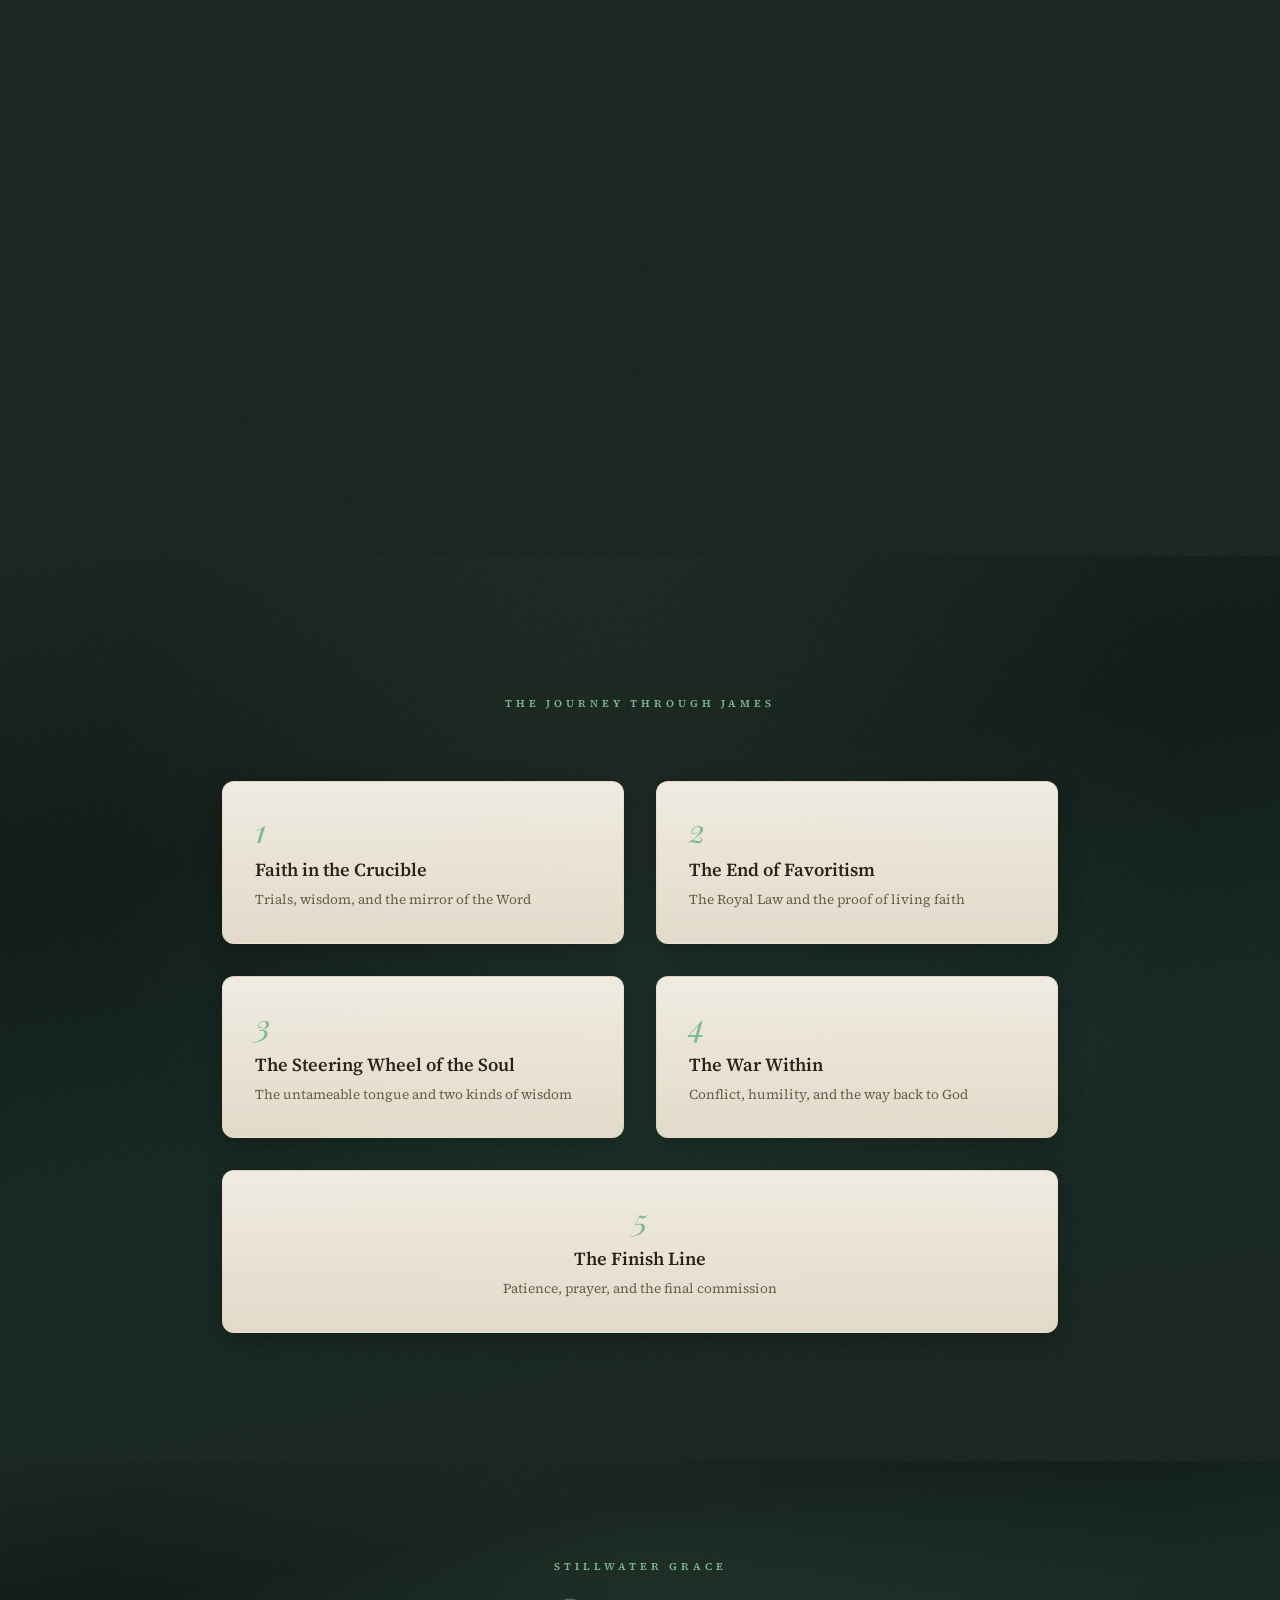
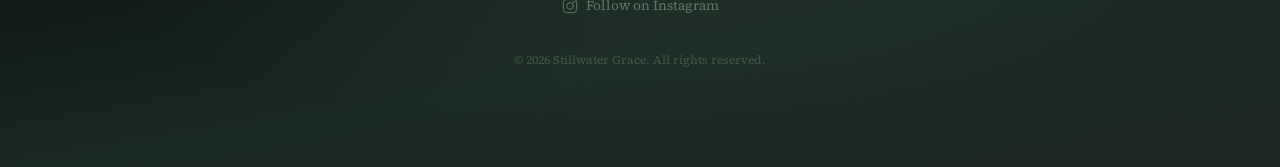
==== commit 12cd68db: "feat: improve readability, subheaders, hero atmosphere, and remove AI writing patterns Switch body f" ====
--- a/index.html
+++ b/index.html
@@ -53,6 +53,16 @@
 
   <!-- Section 1: Cinematic Hero -->
   <section class="hero forest-bg" id="hero">
+    <div class="hero__motes">
+      <span class="hero__mote"></span>
+      <span class="hero__mote"></span>
+      <span class="hero__mote"></span>
+      <span class="hero__mote"></span>
+      <span class="hero__mote"></span>
+      <span class="hero__mote"></span>
+      <span class="hero__mote"></span>
+      <span class="hero__mote"></span>
+    </div>
     <div class="hero__content">
       <span class="hero__label label label--sage">Stillwater Grace</span>
       <h1 class="hero__title heading-display">The Book<br>of James</h1>
@@ -74,7 +84,7 @@
       <hr class="divider divider--sage">
       <p style="font-style: italic; opacity: 0.85;">An Introduction to the Letter of Jacob</p>
 
-      <p style="margin-top: 1rem;">There is a small irony hidden in plain sight on the opening page of one of the most practical books in the New Testament. The man who wrote it spent years convinced that his brother was either deluded or dangerous. He watched the crowds follow, heard the claims being made, and remained unconvinced. Then something happened — something so jarring, so undeniable, that it turned a skeptic into a servant, a doubter into a pillar. Understanding that transformation is the best possible entry point into the book he left behind.</p>
+      <p style="margin-top: 1rem;">There is a small irony hidden in plain sight on the opening page of one of the most practical books in the New Testament. The man who wrote it spent years convinced that his brother was either deluded or dangerous. He watched the crowds follow, heard the claims being made, and remained unconvinced. Then something happened. Something so jarring, so undeniable, that it turned a skeptic into a servant, a doubter into a pillar. Understanding that transformation is the best possible entry point into the book he left behind.</p>
 
       <div class="video-facade reveal" data-video-id="tbfffDaTw2Q">
         <img class="video-facade__thumb" src="https://img.youtube.com/vi/tbfffDaTw2Q/maxresdefault.jpg" alt="Watch the overview video" loading="lazy">
@@ -83,21 +93,21 @@
 
       <h2 class="heading-section reveal" style="font-size: 1.5rem; margin-top: 2.5rem;">What's In a Name?</h2>
 
-      <p class="reveal">Most English readers know this letter as The Epistle of James, but the author would not have recognized that name. He was Ya'akov — Jacob in Hebrew, Iakobos in Greek. The name we use today, "James," is the product of centuries of translation drift: Hebrew to Greek, Greek to Latin (Iacobus), Latin to Spanish (Iago), Spanish to Old French, and finally into the English that was crystallized when King James authorized his famous Bible in 1611. The name stuck, but something worth noticing was lost: Jacob carries weight in the Jewish tradition. It echoes the patriarch, the wrestler, the one who became Israel. When you read this letter, it helps to hear it as written by a man deeply rooted in that heritage.</p>
+      <p class="reveal">Most English readers know this letter as The Epistle of James, but the author would not have recognized that name. He was Ya'akov: Jacob in Hebrew, Iakobos in Greek. The name we use today, "James," is the product of centuries of translation drift: Hebrew to Greek, Greek to Latin (Iacobus), Latin to Spanish (Iago), Spanish to Old French, and finally into the English that was crystallized when King James authorized his famous Bible in 1611. The name stuck, but something worth noticing was lost: Jacob carries weight in the Jewish tradition. It echoes the patriarch, the wrestler, the one who became Israel. When you read this letter, it helps to hear it as written by a man deeply rooted in that heritage.</p>
 
       <p style="margin-top: 1rem;" class="reveal">That rootedness matters for everything that follows.</p>
 
       <h2 class="heading-section reveal" style="font-size: 1.5rem; margin-top: 2.5rem;">A Brother Who Didn't Believe</h2>
 
-      <p class="reveal">Jacob was the half-brother of Jesus — close enough to grow up in the same household, far enough in perspective to spend the years of Jesus' public ministry on the outside looking in with skepticism. The Gospels record that Jesus' own family questioned his sanity at points, and Jacob was among them. He was not a disciple. He did not follow the crowds. He was a man who knew his brother well and was, apparently, unpersuaded.</p>
+      <p class="reveal">Jacob was the half-brother of Jesus, close enough to grow up in the same household, far enough in perspective to spend the years of Jesus' public ministry on the outside looking in with skepticism. The Gospels record that Jesus' own family questioned his sanity at points, and Jacob was among them. He was not a disciple. He did not follow the crowds. He was a man who knew his brother well and was, apparently, unpersuaded.</p>
 
       <p style="margin-top: 1rem;" class="reveal">Then came the resurrection.</p>
 
-      <p style="margin-top: 1rem;" class="reveal">Paul's letter to the Corinthians gives us a detail that stops most readers cold: among the appearances of the risen Christ, he appeared specifically to James — to Jacob (1 Corinthians 15:7). We are not told what was said, or how long the encounter lasted. We only know that the man who came out the other side was a changed man. Whatever doubt had held him at arm's length dissolved. He became not merely a believer, but the leader — the one who chaired the Jerusalem Council (Acts 15), the man Paul called a "pillar of the church" (Galatians 2:9), the undisputed shepherd of the Messianic Jewish community in the city where it all began.</p>
+      <p style="margin-top: 1rem;" class="reveal">Paul's letter to the Corinthians gives us a detail that stops most readers cold: among the appearances of the risen Christ, he appeared specifically to James, to Jacob (1 Corinthians 15:7). We are not told what was said, or how long the encounter lasted. We only know that the man who came out the other side was a changed man. Whatever doubt had held him at arm's length dissolved. He became not merely a believer, but the leader: the one who chaired the Jerusalem Council (Acts 15), the man Paul called a "pillar of the church" (Galatians 2:9), the undisputed shepherd of the Messianic Jewish community in the city where it all began.</p>
 
       <p style="margin-top: 1rem;" class="reveal">Later historians gave him a nickname: Camel Knees. The callouses on his knees from hours of intercession were said to be as thick as a camel's hide. Whether or not the detail is literally precise, it captures something true about the man. He prayed. Constantly. For his people. With everything he had.</p>
 
-      <p style="margin-top: 1rem;" class="reveal">He was eventually martyred — killed for his faithfulness to the very brother he once doubted.</p>
+      <p style="margin-top: 1rem;" class="reveal">He was eventually martyred, killed for his faithfulness to the very brother he once doubted.</p>
 
       <div class="scripture reveal">
         <span class="scripture__text">Pause and reflect: Jacob moved from skeptic to servant, from doubter to pillar. Where do you find yourself on that spectrum today? His story is an invitation: no amount of prior doubt disqualifies you from deep, transformative faith.</span>
@@ -105,27 +115,27 @@
 
       <h2 class="heading-section reveal" style="font-size: 1.5rem; margin-top: 2.5rem;">Who Was He Writing To?</h2>
 
-      <p class="reveal">The letter opens with a greeting to "the twelve tribes scattered among the nations" — the Diaspora. This phrase carries centuries of meaning. Since the Babylonian exile, Jewish communities had lived scattered across the Mediterranean world, far from Jerusalem, far from the Temple, holding on to identity and covenant in the midst of foreign cultures. Jacob borrows that language and applies it to something new: the Messianic Jewish house churches — early followers of Jesus — scattered by persecution across the ancient world.</p>
+      <p class="reveal">The letter opens with a greeting to "the twelve tribes scattered among the nations," the Diaspora. This phrase carries centuries of meaning. Since the Babylonian exile, Jewish communities had lived scattered across the Mediterranean world, far from Jerusalem, far from the Temple, holding on to identity and covenant in the midst of foreign cultures. Jacob borrows that language and applies it to something new: the Messianic Jewish house churches — early followers of Jesus — scattered by persecution across the ancient world.</p>
 
       <p style="margin-top: 1rem;" class="reveal">He's writing to real people in genuinely difficult circumstances. These weren't comfortable middle-class believers wrestling with abstract spiritual questions. They were economically vulnerable, living through a region-wide famine that had driven many into systemic poverty. Wealthy landowners were exploiting legal systems to drag poor believers into court. Social pressure from established Jewish leadership in Jerusalem was squeezing the Messianic movement from another direction. These were people whose faith was being tested not in theory but in the grinding reality of daily life.</p>
 
-      <p style="margin-top: 1rem;" class="reveal">Jacob doesn't write to them with detached theological reflection. He writes to fortify them — to press them toward a faith that holds, that acts, that endures.</p>
+      <p style="margin-top: 1rem;" class="reveal">Jacob doesn't write to them with detached theological reflection. He writes to fortify them, to press them toward a faith that holds, that acts, that endures.</p>
 
       <h2 class="heading-section reveal" style="font-size: 1.5rem; margin-top: 2.5rem;">The New Testament Book of Proverbs</h2>
 
-      <p class="reveal">Scholars classify James as paranesis — a form of ethical exhortation designed to shape behavior, not just inform belief. Think of it as the New Testament's answer to the book of Proverbs, or to the wisdom literature of Sirach. It is bracingly practical. Of its 108 verses, sixty contain direct imperatives. Do this. Stop doing that. Consider this. Resist that. James does not linger in abstraction.</p>
-
-      <p style="margin-top: 1rem;" class="reveal">The letter also makes heavy use of a rhetorical technique called the diatribe — a device where the author poses the objections of an imaginary opponent and then answers them. You'll recognize it as you read: "But someone will say..." followed by a crisp, pointed response. It gives the book a conversational, almost confrontational energy. Jacob is not lecturing from a distance. He's engaging, pushing back, pressing in.</p>
-
-      <p style="margin-top: 1rem;" class="reveal">What shapes all of this is his profound debt to the Sermon on the Mount. The echoes are everywhere: joy in the middle of trials, the call to be perfect as God is perfect, the prohibition against swearing oaths, the theology of asking God for what you need. Jacob was not reinventing theology — he was applying, with pastoral urgency, what his brother had already taught.</p>
+      <p class="reveal">Scholars classify James as paranesis, a form of ethical exhortation designed to shape behavior, not just inform belief. Think of it as the New Testament's answer to the book of Proverbs, or to the wisdom literature of Sirach. It is bracingly practical. Of its 108 verses, sixty contain direct imperatives. Do this. Stop doing that. Consider this. Resist that. James does not linger in abstraction.</p>
+
+      <p style="margin-top: 1rem;" class="reveal">The letter also makes heavy use of a rhetorical technique called the diatribe, a device where the author poses the objections of an imaginary opponent and then answers them. You'll recognize it as you read: "But someone will say..." followed by a crisp, pointed response. It gives the book a conversational, almost confrontational energy. Jacob is not lecturing from a distance. He's engaging, pushing back, pressing in.</p>
+
+      <p style="margin-top: 1rem;" class="reveal">What shapes all of this is his profound debt to the Sermon on the Mount. The echoes are everywhere: joy in the middle of trials, the call to be perfect as God is perfect, the prohibition against swearing oaths, the theology of asking God for what you need. Jacob was not reinventing theology. He was applying, with pastoral urgency, what his brother had already taught.</p>
 
       <h2 class="heading-section reveal" style="font-size: 1.5rem; margin-top: 2.5rem;">A Disputed History</h2>
 
       <p class="reveal">No honest introduction to James can skip past the controversy that has followed it.</p>
 
-      <p style="margin-top: 1rem;" class="reveal">In the early centuries of the church, the letter was classified as antilegomena — disputed, contested, not universally accepted. The historian Eusebius noted that some questioned whether it truly came from Jacob at all. Its acceptance into the full biblical canon came slowly, not reaching universal recognition until the late fourth century.</p>
-
-      <p style="margin-top: 1rem;" class="reveal">Then came the Reformation. Martin Luther, wrestling with the great question of how sinners are made right before God, read James and grew frustrated. He famously called it "a right strawy epistle" — hollow, without the substance of the gospel. His concern: James seemed to preach works rather than grace, and Luther believed it failed to adequately "push Christ." He moved it to a kind of appendix at the back of his German Bible.</p>
+      <p style="margin-top: 1rem;" class="reveal">In the early centuries of the church, the letter was classified as antilegomena: disputed, contested, not universally accepted. The historian Eusebius noted that some questioned whether it truly came from Jacob at all. Its acceptance into the full biblical canon came slowly, not reaching universal recognition until the late fourth century.</p>
+
+      <p style="margin-top: 1rem;" class="reveal">Then came the Reformation. Martin Luther, wrestling with the great question of how sinners are made right before God, read James and grew frustrated. He famously called it "a right strawy epistle," hollow, without the substance of the gospel. His concern: James seemed to preach works rather than grace, and Luther believed it failed to adequately "push Christ." He moved it to a kind of appendix at the back of his German Bible.</p>
 
       <p style="margin-top: 1rem;" class="reveal">Luther was wrestling with a real tension, and it's one worth understanding rather than dismissing. But most scholars today — including those standing firmly in the Reformation tradition — recognize that Luther misread James at this point. Jacob is not arguing that works earn salvation. He is arguing that genuine saving faith produces works. He's not contradicting Paul; he's addressing a different error. Paul fought against the idea that human effort could merit God's favor. Jacob fought against the idea that intellectual belief, disconnected from transformed living, was sufficient. They were aiming at different targets, and they both hit them.</p>
 
@@ -135,11 +145,11 @@
 
       <h2 class="heading-section reveal" style="font-size: 1.5rem; margin-top: 2.5rem;">The Heart of the Letter: Wholeness vs. Double-Mindedness</h2>
 
-      <p class="reveal">If you had to distill Jacob's entire letter into a single tension, it would be this: <em>teleios</em> versus <em>dipsychos</em> — wholeness versus double-mindedness.</p>
-
-      <p style="margin-top: 1rem;" class="reveal"><em>Teleios</em> — translated "perfect" or "complete" — appears seven times in the letter. For Jacob, it doesn't mean sinless perfection. It means integrated maturity: a life where what you believe and how you live are unified, where your words and your actions tell the same story, where your trust in God doesn't evaporate the moment circumstances get hard.</p>
-
-      <p style="margin-top: 1rem;" class="reveal">The opposite is <em>dipsychos</em>: literally, "two-souled." The double-minded person is internally divided — believing in God in one part of their life while operating by the world's values in another. They want the stability of faith and the securities of the world simultaneously. They are, as Jacob memorably puts it, like a wave of the sea, tossed and driven by the wind. They go nowhere because they're being pulled in two directions at once.</p>
+      <p class="reveal">If you had to distill Jacob's entire letter into a single tension, it would be this: <em>teleios</em> versus <em>dipsychos</em>. Wholeness versus double-mindedness.</p>
+
+      <p style="margin-top: 1rem;" class="reveal"><em>Teleios</em>, translated "perfect" or "complete," appears seven times in the letter. For Jacob, it doesn't mean sinless perfection. It means integrated maturity: a life where what you believe and how you live are unified, where your words and your actions tell the same story, where your trust in God doesn't evaporate the moment circumstances get hard.</p>
+
+      <p style="margin-top: 1rem;" class="reveal">The opposite is <em>dipsychos</em>: literally, "two-souled." The double-minded person is internally divided, believing in God in one part of their life while operating by the world's values in another. They want the stability of faith and the securities of the world simultaneously. They are, as Jacob memorably puts it, like a wave of the sea, tossed and driven by the wind. They go nowhere because they're being pulled in two directions at once.</p>
 
       <p style="margin-top: 1rem;" class="reveal">This tension runs underneath every topic Jacob addresses: How you handle trials. How you use your tongue. How you treat the poor. How you plan for the future. In every case, he is asking the same fundamental question: Are you whole, or are you divided?</p>
 
@@ -149,10 +159,10 @@
 
       <p style="margin-top: 1rem;" class="reveal">Jacob doesn't want informed Christians. He wants transformed ones.</p>
 
-      <p style="margin-top: 1rem;" class="reveal">As you move through this study, treat each chapter as an opportunity to linger in front of that mirror — not to condemn yourself, but to let the "perfect law of liberty" do its slow, patient, refining work. James is not a comfortable book. It will ask pointed questions about your money, your words, your relationships, your prayers, and your plans. That is precisely what makes it one of the most valuable books in the canon for anyone serious about the life of faith.</p>
+      <p style="margin-top: 1rem;" class="reveal">As you move through this study, treat each chapter as an opportunity to linger in front of that mirror — not to condemn yourself, but to let the "perfect law of liberty" do its slow, patient, refining work. This is not a comfortable book. It will ask pointed questions about your money, your words, your relationships, your prayers, and your plans. That is precisely what makes it one of the most valuable books in the canon for anyone serious about the life of faith.</p>
 
       <div class="scripture reveal">
-        <span class="scripture__text">For reflection: Jacob began as a skeptic and ended as a martyr. His life is a testimony that the faith he describes in this letter — active, integrated, whole — is not merely an ideal. It is possible. It is what genuine transformation looks like.<br><br>Are you a hearer of the Word, or a doer? Where in your life is there a gap between what you believe and how you live? Bring that gap honestly before God as you begin this study.</span>
+        <span class="scripture__text">For reflection: Jacob began as a skeptic and ended as a martyr. His life is a testimony that the faith he describes in this letter, active, integrated, whole, is not merely an ideal. It is possible. It is what genuine transformation looks like.<br><br>Are you a hearer of the Word, or a doer? Where in your life is there a gap between what you believe and how you live? Bring that gap honestly before God as you begin this study.</span>
       </div>
     </article>
   </section>
--- a/css/style.css
+++ b/css/style.css
@@ -1,4 +1,4 @@
-@import url('https://fonts.googleapis.com/css2?family=Cormorant+Garamond:ital,wght@0,400;0,600;1,400&family=Playfair+Display:ital,wght@0,400;0,700;1,400&display=swap');
+@import url('https://fonts.googleapis.com/css2?family=Source+Serif+4:ital,opsz,wght@0,8..60,400;0,8..60,600;1,8..60,400&family=Playfair+Display:ital,wght@0,400;0,700;1,400&display=swap');
 
 :root {
   --forest-dark: #1a2420;
@@ -20,7 +20,7 @@
   --text-muted: #6b5d4a;
   --gold: #c8aa6e;
   --font-display: 'Playfair Display', Georgia, serif;
-  --font-body: 'Cormorant Garamond', Georgia, serif;
+  --font-body: 'Source Serif 4', Georgia, serif;
   --space-xs: 0.5rem;
   --space-sm: 1rem;
   --space-md: 2rem;
@@ -43,8 +43,8 @@
 
 body {
   font-family: var(--font-body);
-  font-size: 18px;
-  line-height: 1.8;
+  font-size: 19px;
+  line-height: 1.75;
   color: var(--text-body);
   background-color: var(--forest-dark);
   -webkit-font-smoothing: antialiased;
@@ -145,6 +145,36 @@
   color: var(--text-dark);
 }
 
+.cream-panel .heading-section + hr.divider {
+  margin-bottom: var(--space-md);
+}
+
+.cream-panel .heading-section.reveal,
+.cream-panel h2.heading-section[style*="margin-top"] {
+  position: relative;
+  padding-top: 0.5rem;
+}
+
+.cream-panel .heading-section.reveal::before,
+.cream-panel h2.heading-section[style*="margin-top"]::before {
+  content: '';
+  display: block;
+  width: 32px;
+  height: 2px;
+  background: var(--gold);
+  margin-bottom: 0.6rem;
+  border-radius: 1px;
+}
+
+.cream-panel .heading-section.reveal.reveal--visible::before {
+  animation: accentGrow 0.5s ease forwards;
+}
+
+@keyframes accentGrow {
+  from { width: 0; opacity: 0; }
+  to { width: 32px; opacity: 1; }
+}
+
 .divider {
   width: 50px;
   height: 1px;
@@ -469,6 +499,56 @@
   margin: var(--space-md) 0;
 }
 
+.infographic {
+  width: 100%;
+  max-width: 600px;
+  display: block;
+  margin: var(--space-md) auto;
+  border-radius: var(--cream-panel-radius);
+  box-shadow: 0 4px 16px rgba(0, 0, 0, 0.1);
+  cursor: zoom-in;
+  transition: opacity 0.2s ease;
+}
+
+.infographic:hover {
+  opacity: 0.9;
+}
+
+.lightbox {
+  display: none;
+  position: fixed;
+  inset: 0;
+  z-index: 9999;
+  background: rgba(0, 0, 0, 0.9);
+  cursor: zoom-out;
+  align-items: center;
+  justify-content: center;
+  padding: 2rem;
+}
+
+.lightbox--open {
+  display: flex;
+}
+
+.lightbox__img {
+  max-width: 95vw;
+  max-height: 90vh;
+  object-fit: contain;
+  border-radius: 8px;
+}
+
+.lightbox__close {
+  position: absolute;
+  top: 1rem;
+  right: 1.5rem;
+  background: none;
+  border: none;
+  color: white;
+  font-size: 2rem;
+  cursor: pointer;
+  line-height: 1;
+}
+
 .footer {
   text-align: center;
   padding: var(--space-xl) var(--space-md);
@@ -525,6 +605,67 @@
   overflow: hidden;
 }
 
+/* Atmospheric light beam */
+.hero::after {
+  content: '';
+  position: absolute;
+  top: -20%;
+  left: 50%;
+  width: 300px;
+  height: 140%;
+  background: radial-gradient(ellipse at center, rgba(200, 170, 110, 0.06) 0%, transparent 70%);
+  transform: translateX(-50%) rotate(-8deg);
+  pointer-events: none;
+  animation: lightBeamPulse 8s ease-in-out infinite;
+}
+
+@keyframes lightBeamPulse {
+  0%, 100% { opacity: 0.6; }
+  50% { opacity: 1; }
+}
+
+/* Floating motes container */
+.hero__motes {
+  position: absolute;
+  inset: 0;
+  overflow: hidden;
+  pointer-events: none;
+}
+
+.hero__mote {
+  position: absolute;
+  border-radius: 50%;
+  background: radial-gradient(circle, rgba(200, 170, 110, 0.5) 0%, rgba(125, 184, 145, 0.15) 100%);
+  animation: moteFloat linear infinite;
+  opacity: 0;
+}
+
+.hero__mote:nth-child(1) { width: 3px; height: 3px; left: 15%; animation-duration: 14s; animation-delay: 0s; }
+.hero__mote:nth-child(2) { width: 2px; height: 2px; left: 30%; animation-duration: 18s; animation-delay: 2s; }
+.hero__mote:nth-child(3) { width: 4px; height: 4px; left: 50%; animation-duration: 12s; animation-delay: 4s; }
+.hero__mote:nth-child(4) { width: 2px; height: 2px; left: 65%; animation-duration: 16s; animation-delay: 1s; }
+.hero__mote:nth-child(5) { width: 3px; height: 3px; left: 80%; animation-duration: 20s; animation-delay: 3s; }
+.hero__mote:nth-child(6) { width: 2px; height: 2px; left: 25%; animation-duration: 15s; animation-delay: 6s; }
+.hero__mote:nth-child(7) { width: 3px; height: 3px; left: 70%; animation-duration: 17s; animation-delay: 5s; }
+.hero__mote:nth-child(8) { width: 2px; height: 2px; left: 42%; animation-duration: 19s; animation-delay: 7s; }
+
+@keyframes moteFloat {
+  0% {
+    transform: translateY(100vh) translateX(0);
+    opacity: 0;
+  }
+  10% { opacity: 0.7; }
+  50% {
+    transform: translateY(40vh) translateX(20px);
+    opacity: 0.4;
+  }
+  90% { opacity: 0.6; }
+  100% {
+    transform: translateY(-10vh) translateX(-15px);
+    opacity: 0;
+  }
+}
+
 .hero__content {
   display: flex;
   flex-direction: column;
--- a/css/animations.css
+++ b/css/animations.css
@@ -5,21 +5,45 @@
 .hero__cta,
 .hero__scroll {
   opacity: 0;
-  transform: translateY(20px);
-  animation: fadeUp 0.8s ease forwards;
+  transform: translateY(30px);
+  animation: heroFadeUp 1s cubic-bezier(0.23, 1, 0.32, 1) forwards;
 }
 
-.hero__label     { animation-delay: 0.2s; }
-.hero__title     { animation-delay: 0.4s; }
-.hero__divider   { animation-delay: 0.6s; }
-.hero__subtitle  { animation-delay: 0.8s; }
-.hero__cta       { animation-delay: 1.0s; }
-.hero__scroll    { animation-delay: 1.2s; }
+.hero__label     { animation-delay: 0.3s; }
+.hero__title     { animation-delay: 0.6s; animation-name: heroTitleReveal; }
+.hero__divider   { animation-delay: 1.0s; animation-name: heroLineExpand; transform: scaleX(0); }
+.hero__subtitle  { animation-delay: 1.2s; }
+.hero__cta       { animation-delay: 1.5s; }
+.hero__scroll    { animation-delay: 2.0s; }
 
-@keyframes fadeUp {
+@keyframes heroFadeUp {
   to {
     opacity: 1;
     transform: translateY(0);
+  }
+}
+
+@keyframes heroTitleReveal {
+  0% {
+    opacity: 0;
+    transform: translateY(40px) scale(0.95);
+    letter-spacing: 0.05em;
+  }
+  100% {
+    opacity: 1;
+    transform: translateY(0) scale(1);
+    letter-spacing: 0;
+  }
+}
+
+@keyframes heroLineExpand {
+  0% {
+    opacity: 0;
+    transform: scaleX(0);
+  }
+  100% {
+    opacity: 1;
+    transform: scaleX(1);
   }
 }
 
@@ -57,7 +81,7 @@
 }
 
 .hero__scroll {
-  animation: fadeUp 0.8s ease 1.2s forwards, gentleBounce 2s ease-in-out 2.7s infinite;
+  animation: heroFadeUp 1s cubic-bezier(0.23, 1, 0.32, 1) 2.0s forwards, gentleBounce 2s ease-in-out 3.5s infinite;
 }
 
 @media (prefers-reduced-motion: reduce) {
